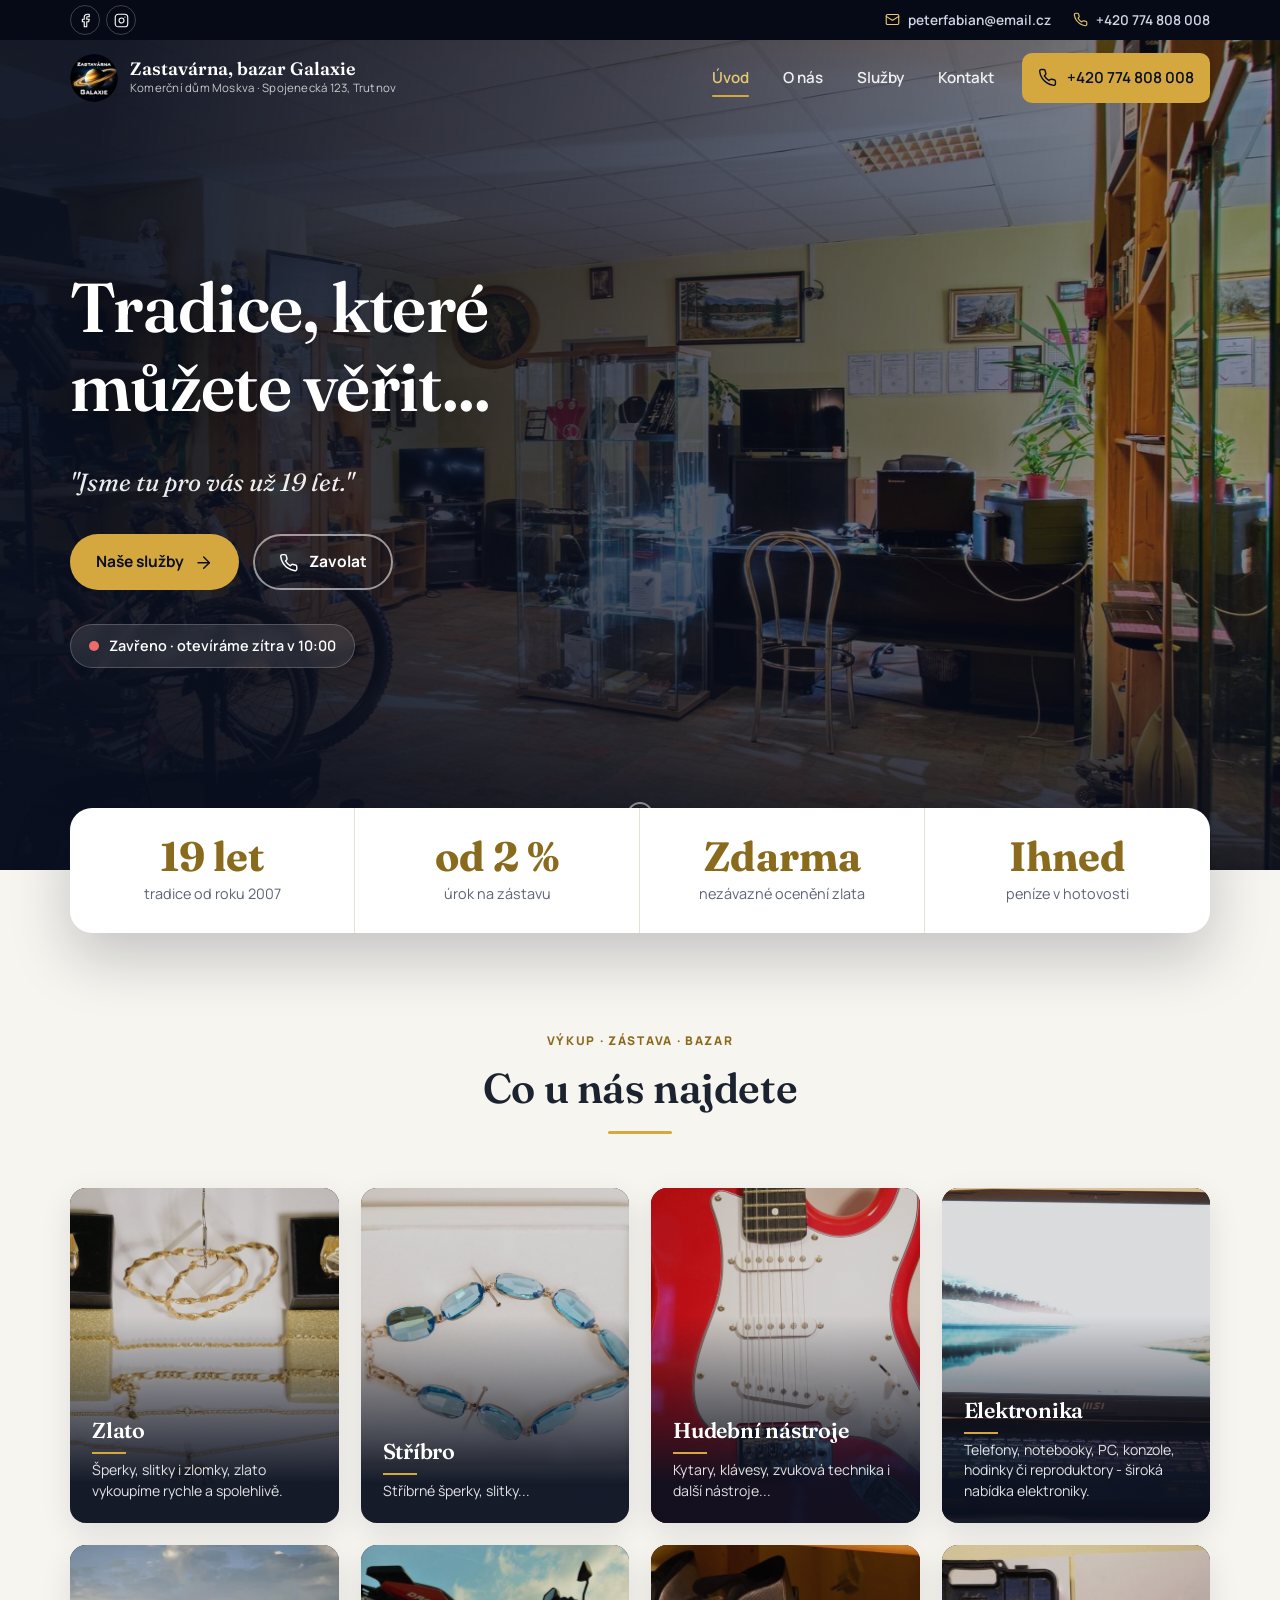
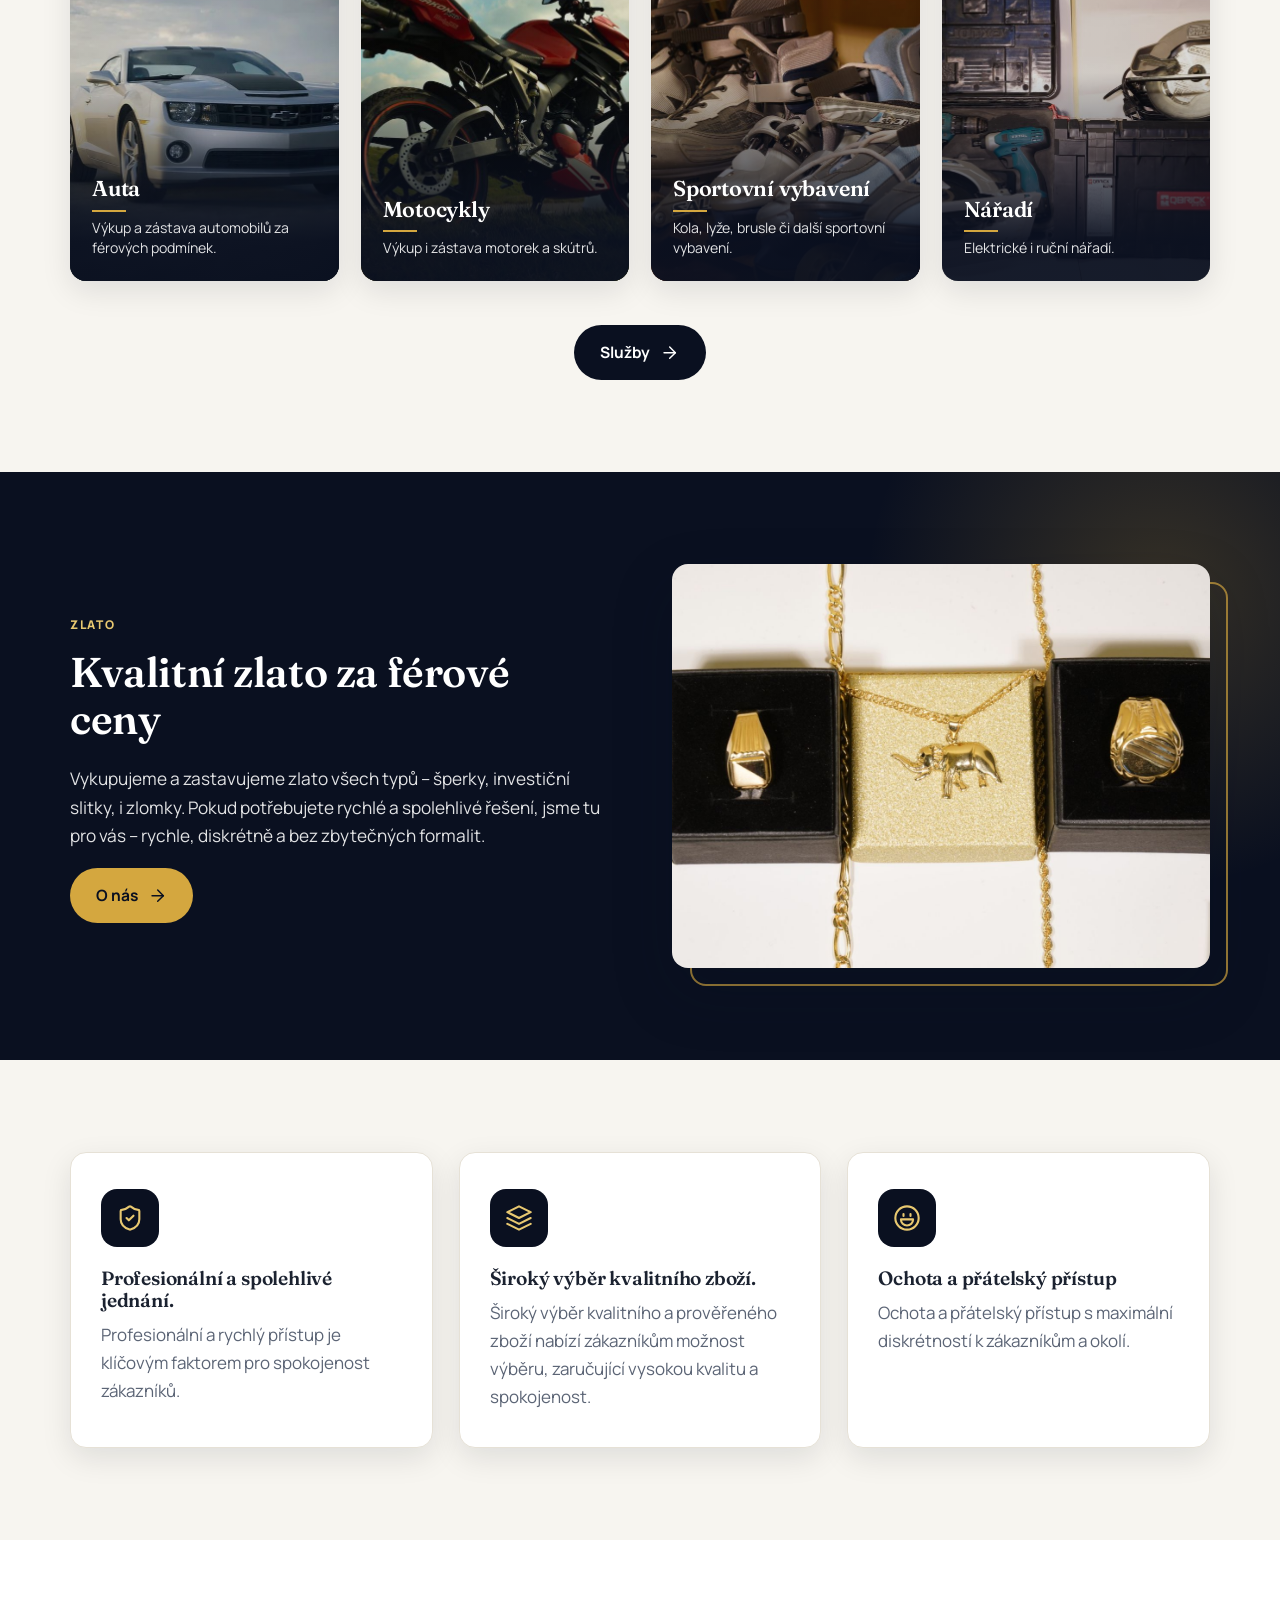
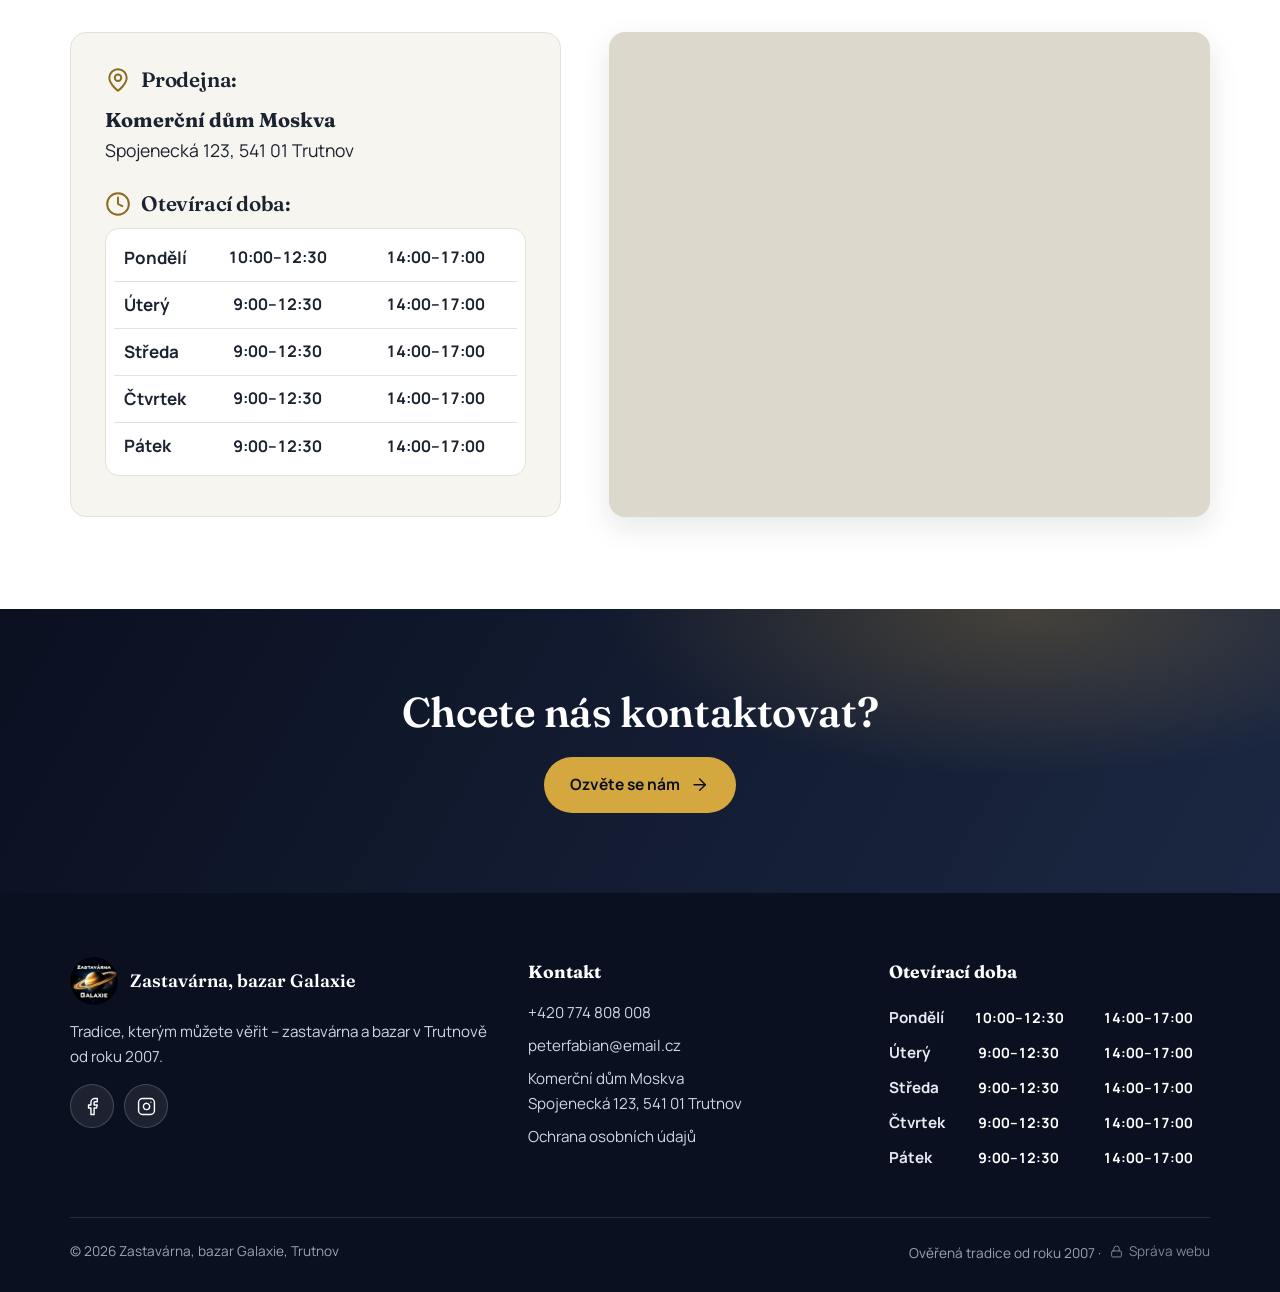
==== index.html @ 737614a5 "Aktualizace webu 2026-10-18 18:26" ====
<!doctype html>
<html lang="cs" class="no-js">
<head>
<meta charset="utf-8">
<meta name="viewport" content="width=device-width,initial-scale=1">
<title>Zastavárna, bazar - Galaxie, Trutnov</title>
<meta name="description" content="Tradice, které můžete věřit... Zastavárna a bazar v Trutnově od roku 2007 – výkup a zástava zlata, stříbra, elektroniky, hudebních nástrojů, aut, motocyklů a nářadí.">
<meta name="robots" content="index,follow,max-image-preview:large">
<link rel="canonical" href="https://filipfabian922.github.io/galaxie-web/"><meta property="og:url" content="https://filipfabian922.github.io/galaxie-web/">
<meta property="og:type" content="website"><meta property="og:locale" content="cs_CZ"><meta property="og:site_name" content="Zastavárna, bazar Galaxie, Trutnov"><meta property="og:title" content="Zastavárna, bazar - Galaxie, Trutnov"><meta property="og:description" content="Tradice, které můžete věřit... Zastavárna a bazar v Trutnově od roku 2007 – výkup a zástava zlata, stříbra, elektroniky, hudebních nástrojů, aut, motocyklů a nářadí."><meta property="og:image" content="https://filipfabian922.github.io/galaxie-web/img/og.jpg"><meta name="twitter:card" content="summary_large_image">
<meta name="theme-color" content="#0a1020">
<!-- Ověření vlastnictví webu v Google Search Console (metoda „značka HTML“): vlož sem meta tag, který Google vygeneruje -->
<!-- GOOGLE-VERIFICATION -->
<link rel="icon" type="image/png" href="img/favicon.png">
<link rel="apple-touch-icon" href="img/apple-touch-icon.png">
<link rel="preconnect" href="https://fonts.googleapis.com"><link rel="preconnect" href="https://fonts.gstatic.com" crossorigin>
<link href="https://fonts.googleapis.com/css2?family=Fraunces:ital,opsz,wght@0,9..144,500;0,9..144,600;1,9..144,400&family=Manrope:wght@400;500;600;700;800&display=swap" rel="stylesheet">
<link rel="stylesheet" href="assets/css/style.css?v=202610181824">
<script type="application/ld+json">{"@context": "https://schema.org", "@type": "PawnShop", "name": "Zastavárna, bazar Galaxie", "description": "Zastavárna a bazar v Trutnově – výkup a zástava zlata, stříbra, elektroniky, hudebních nástrojů, aut, motocyklů, sportovního vybavení a nářadí.", "telephone": "+420 774 808 008", "email": "peterfabian@email.cz", "url": "https://filipfabian922.github.io/galaxie-web/", "image": "https://filipfabian922.github.io/galaxie-web/img/og.jpg", "foundingDate": "2007", "address": {"@type": "PostalAddress", "streetAddress": "Spojenecká 123", "postalCode": "541 01", "addressLocality": "Trutnov", "addressCountry": "CZ"}, "openingHoursSpecification": [{"@type": "OpeningHoursSpecification", "dayOfWeek": "Monday", "opens": "10:00", "closes": "17:00"}, {"@type": "OpeningHoursSpecification", "dayOfWeek": ["Tuesday", "Wednesday", "Thursday", "Friday"], "opens": "09:00", "closes": "17:00"}], "sameAs": ["https://www.facebook.com/share/1AcT1ZZFrk/", "https://www.instagram.com/zastavarna_bazar_galaxie"]}</script>
</head>
<body class="has-hero">
<a class="skip" href="#obsah">Přeskočit na obsah</a>
<div class="strip" id="strip"><div class="wrap">
  <div class="social"><a href="https://www.facebook.com/share/1AcT1ZZFrk/" data-c-href="facebook" data-fmt="url" target="_blank" rel="noopener" aria-label="Facebook"><svg class="i" viewBox="0 0 24 24" aria-hidden="true"><path d="M18 2h-3a5 5 0 0 0-5 5v3H7v4h3v8h4v-8h3l1-4h-4V7a1 1 0 0 1 1-1h3z"/></svg></a><a href="https://www.instagram.com/zastavarna_bazar_galaxie" data-c-href="instagram" data-fmt="url" target="_blank" rel="noopener" aria-label="Instagram"><svg class="i" viewBox="0 0 24 24" aria-hidden="true"><rect width="20" height="20" x="2" y="2" rx="5" ry="5"/><path d="M16 11.37A4 4 0 1 1 12.63 8 4 4 0 0 1 16 11.37z"/><path d="M17.5 6.5h.01"/></svg></a></div>
  <div id="announce" class="ann" role="status" aria-live="polite" hidden></div>
  <div class="contact"><a class="mail" href="mailto:peterfabian@email.cz" data-c-href="email" data-fmt="mailto"><svg class="i" viewBox="0 0 24 24" aria-hidden="true"><rect width="20" height="16" x="2" y="4" rx="2"/><path d="m22 7-8.97 5.7a1.94 1.94 0 0 1-2.06 0L2 7"/></svg><span data-c="email">peterfabian@email.cz</span></a><a href="tel:+420774808008" data-c-href="phone" data-fmt="tel"><svg class="i" viewBox="0 0 24 24" aria-hidden="true"><path d="M22 16.92v3a2 2 0 0 1-2.18 2 19.79 19.79 0 0 1-8.63-3.07 19.5 19.5 0 0 1-6-6 19.79 19.79 0 0 1-3.07-8.67A2 2 0 0 1 4.11 2h3a2 2 0 0 1 2 1.72 12.84 12.84 0 0 0 .7 2.81 2 2 0 0 1-.45 2.11L8.09 9.91a16 16 0 0 0 6 6l1.27-1.27a2 2 0 0 1 2.11-.45 12.84 12.84 0 0 0 2.81.7A2 2 0 0 1 22 16.92z"/></svg><span data-c="phone">+420 774 808 008</span></a></div>
</div></div>
<header class="hdr">
  <div class="wrap">
    <a class="brand" href="./" aria-label="Zastavárna, bazar Galaxie – úvodní stránka">
      <img src="img/logo.png" alt="" width="48" height="48">
      <span><b>Zastavárna, bazar Galaxie</b><small><span data-c="addr_building">Komerční dům Moskva</span> · <span data-c="addr_street">Spojenecká 123</span>, Trutnov</small></span>
    </a>
    <button class="burger" aria-label="Menu" aria-expanded="false"><svg class="i" viewBox="0 0 24 24" aria-hidden="true"><path d="M4 7h16M4 12h16M4 17h16"/></svg></button>
    <nav class="nav" aria-label="Hlavní menu"><a href="" aria-current="page">Úvod</a><a href="o-nas/">O nás</a><a href="sluzby/">Služby</a><a href="kontakt/">Kontakt</a><a class="btn btn-gold" href="tel:+420774808008" data-c-href="phone" data-fmt="tel"><svg class="i" viewBox="0 0 24 24" aria-hidden="true"><path d="M22 16.92v3a2 2 0 0 1-2.18 2 19.79 19.79 0 0 1-8.63-3.07 19.5 19.5 0 0 1-6-6 19.79 19.79 0 0 1-3.07-8.67A2 2 0 0 1 4.11 2h3a2 2 0 0 1 2 1.72 12.84 12.84 0 0 0 .7 2.81 2 2 0 0 1-.45 2.11L8.09 9.91a16 16 0 0 0 6 6l1.27-1.27a2 2 0 0 1 2.11-.45 12.84 12.84 0 0 0 2.81.7A2 2 0 0 1 22 16.92z"/></svg><span data-c="phone">+420 774 808 008</span></a></nav>
  </div>
</header>
<main id="obsah">

<section class="hero" aria-label="Úvod">
  <img class="hero-img" src="img/hero-galerie.jpg" alt="Interiér prodejny Galaxie v Trutnově" data-c-img="hero_img" loading="lazy" decoding="async" fetchpriority="high" loading="eager">
  <div class="wrap">
    <h1><span data-c="hero_title">Tradice, které můžete věřit...</span></h1>
    <p class="quote" data-c="hero_quote">&quot;Jsme tu pro vás už 19 let.&quot;</p>
    <div class="cta"><a class="btn btn-gold" href="sluzby/"><span data-c="hero_btn1">Naše služby</span><svg class="i" viewBox="0 0 24 24" aria-hidden="true"><path d="M5 12h14"/><path d="m12 5 7 7-7 7"/></svg></a><a class="btn btn-ghost" href="tel:+420774808008" data-c-href="phone" data-fmt="tel"><svg class="i" viewBox="0 0 24 24" aria-hidden="true"><path d="M22 16.92v3a2 2 0 0 1-2.18 2 19.79 19.79 0 0 1-8.63-3.07 19.5 19.5 0 0 1-6-6 19.79 19.79 0 0 1-3.07-8.67A2 2 0 0 1 4.11 2h3a2 2 0 0 1 2 1.72 12.84 12.84 0 0 0 .7 2.81 2 2 0 0 1-.45 2.11L8.09 9.91a16 16 0 0 0 6 6l1.27-1.27a2 2 0 0 1 2.11-.45 12.84 12.84 0 0 0 2.81.7A2 2 0 0 1 22 16.92z"/></svg><span data-c="hero_btn2">Zavolat</span></a></div>
    <div class="open-badge" data-open-badge></div>
  </div>
  <span class="scroll-hint" aria-hidden="true"></span>
</section>
<div class="stats"><div class="wrap"><ul><li class="reveal"><strong data-c="stat1_value" data-count>19 let</strong><span data-c="stat1_label">tradice od roku 2007</span></li><li class="reveal"><strong data-c="stat2_value" data-count>od 2 %</strong><span data-c="stat2_label">úrok na zástavu</span></li><li class="reveal"><strong data-c="stat3_value" data-count>Zdarma</strong><span data-c="stat3_label">nezávazné ocenění zlata</span></li><li class="reveal"><strong data-c="stat4_value" data-count>Ihned</strong><span data-c="stat4_label">peníze v hotovosti</span></li></ul></div></div>
<section id="kategorie">
  <div class="wrap">
    <div class="sec-head reveal"><span class="eyebrow">Výkup · Zástava · Bazar</span><h2 data-c="cats_title">Co u nás najdete</h2></div>
    <div class="cats"><div class="cat reveal"><img src="img/kat-zlato.jpg" alt="Zlato" data-c-img="cat1_img" loading="lazy" decoding="async"><div><h3 data-c="cat1_title">Zlato</h3><p data-c="cat1_text">Šperky, slitky i zlomky, zlato vykoupíme rychle a spolehlivě.</p></div></div><div class="cat reveal"><img src="img/kat-stribro.jpg" alt="Stříbro" data-c-img="cat2_img" loading="lazy" decoding="async"><div><h3 data-c="cat2_title">Stříbro</h3><p data-c="cat2_text">Stříbrné šperky, slitky...</p></div></div><div class="cat reveal"><img src="img/kat-nastroje.jpg" alt="Hudební nástroje" data-c-img="cat3_img" loading="lazy" decoding="async"><div><h3 data-c="cat3_title">Hudební nástroje</h3><p data-c="cat3_text">Kytary, klávesy, zvuková technika i další nástroje...</p></div></div><div class="cat reveal"><img src="img/kat-elektronika.jpg" alt="Elektronika" data-c-img="cat4_img" loading="lazy" decoding="async"><div><h3 data-c="cat4_title">Elektronika</h3><p data-c="cat4_text">Telefony, notebooky, PC, konzole, hodinky či reproduktory - široká nabídka elektroniky.</p></div></div><div class="cat reveal"><img src="img/kat-auta.jpg" alt="Auta" data-c-img="cat5_img" loading="lazy" decoding="async"><div><h3 data-c="cat5_title">Auta</h3><p data-c="cat5_text">Výkup a zástava automobilů za férových podmínek.</p></div></div><div class="cat reveal"><img src="img/kat-motocykly.jpg" alt="Motocykly" data-c-img="cat6_img" loading="lazy" decoding="async"><div><h3 data-c="cat6_title">Motocykly</h3><p data-c="cat6_text">Výkup i zástava motorek a skútrů.</p></div></div><div class="cat reveal"><img src="img/kat-sport.jpg" alt="Sportovní vybavení" data-c-img="cat7_img" loading="lazy" decoding="async"><div><h3 data-c="cat7_title">Sportovní vybavení</h3><p data-c="cat7_text">Kola, lyže, brusle či další sportovní vybavení.</p></div></div><div class="cat reveal"><img src="img/kat-naradi.jpg" alt="Nářadí" data-c-img="cat8_img" loading="lazy" decoding="async"><div><h3 data-c="cat8_title">Nářadí</h3><p data-c="cat8_text">Elektrické i ruční nářadí.</p></div></div></div>
    <div class="center reveal"><a class="btn btn-dark" href="sluzby/"><span data-c="cats_btn">Služby</span><svg class="i" viewBox="0 0 24 24" aria-hidden="true"><path d="M5 12h14"/><path d="m12 5 7 7-7 7"/></svg></a></div>
  </div>
</section>
<section class="gold">
  <div class="wrap split">
    <div class="reveal"><span class="eyebrow" style="color:var(--gold-2)">Zlato</span><h2 data-c="gold_title">Kvalitní zlato za férové ceny</h2><p data-c="gold_text">Vykupujeme a zastavujeme zlato všech typů – šperky, investiční slitky, i zlomky. Pokud potřebujete rychlé a spolehlivé řešení, jsme tu pro vás – rychle, diskrétně a bez zbytečných formalit.</p><a class="btn btn-gold" href="o-nas/"><span data-c="gold_btn">O nás</span><svg class="i" viewBox="0 0 24 24" aria-hidden="true"><path d="M5 12h14"/><path d="m12 5 7 7-7 7"/></svg></a></div>
    <div class="frame reveal"><img src="img/zlato-detail.jpg" alt="Zlaté šperky a řetízky v prodejně Galaxie" data-c-img="gold_img" loading="lazy" decoding="async"></div>
  </div>
</section>
<section>
  <div class="wrap"><div class="feats"><article class="feat reveal"><div class="ico"><svg class="" viewBox="0 0 24 24" aria-hidden="true"><path d="M20 13c0 5-3.5 7.5-7.66 8.95a1 1 0 0 1-.67-.01C7.5 20.5 4 18 4 13V6a1 1 0 0 1 1-1c2 0 4.5-1.2 6.24-2.72a1.17 1.17 0 0 1 1.52 0C14.51 3.81 17 5 19 5a1 1 0 0 1 1 1z"/><path d="m9 12 2 2 4-4"/></svg></div><h3 data-c="feat1_title">Profesionální a spolehlivé jednání.</h3><p data-c="feat1_text">Profesionální a rychlý přístup je klíčovým faktorem pro spokojenost zákazníků.</p></article><article class="feat reveal"><div class="ico"><svg class="" viewBox="0 0 24 24" aria-hidden="true"><path d="m12 2 10 5-10 5L2 7z"/><path d="m2 17 10 5 10-5"/><path d="m2 12 10 5 10-5"/></svg></div><h3 data-c="feat2_title">Široký výběr kvalitního zboží.</h3><p data-c="feat2_text">Široký výběr kvalitního a prověřeného zboží nabízí zákazníkům možnost výběru, zaručující vysokou kvalitu a spokojenost.</p></article><article class="feat reveal"><div class="ico"><svg class="" viewBox="0 0 24 24" aria-hidden="true"><circle cx="12" cy="12" r="10"/><path d="M6.8 13.2h10.4a5.2 5.2 0 0 1-10.4 0z"/><path d="M9 8.6v1.6M15 8.6v1.6"/></svg></div><h3 data-c="feat3_title">Ochota a přátelský přístup</h3><p data-c="feat3_text">Ochota a přátelský přístup s maximální diskrétností k zákazníkům a okolí.</p></article></div></div>
</section>
<section class="visit">
  <div class="wrap visit-grid">
    <div class="card reveal">
      <h3><svg class="i" viewBox="0 0 24 24" aria-hidden="true"><path d="M20 10c0 6-8 12-8 12s-8-6-8-12a8 8 0 0 1 16 0Z"/><circle cx="12" cy="10" r="3"/></svg><span data-c="visit_title">Prodejna:</span></h3>
      <p class="addr"><b><span data-c="addr_building">Komerční dům Moskva</span></b><span data-c="addr_street">Spojenecká 123</span>, <span data-c="addr_city">541 01 Trutnov</span></p>
      <h3><svg class="i" viewBox="0 0 24 24" aria-hidden="true"><circle cx="12" cy="12" r="10"/><polyline points="12 6 12 12 16 14"/></svg><span data-c="hours_title">Otevírací doba:</span></h3>
      <div class="hours " data-hours='{"po": "10:00–12:30 14:00–17:00", "ut": "9:00–12:30 14:00–17:00", "st": "9:00–12:30 14:00–17:00", "ct": "9:00–12:30 14:00–17:00", "pa": "9:00–12:30 14:00–17:00", "so": "", "ne": ""}'><div class="row" data-k="hours_po"><b>Pondělí</b><span class="t">10:00–12:30</span><span class="t">14:00–17:00</span></div><div class="row" data-k="hours_ut"><b>Úterý</b><span class="t">9:00–12:30</span><span class="t">14:00–17:00</span></div><div class="row" data-k="hours_st"><b>Středa</b><span class="t">9:00–12:30</span><span class="t">14:00–17:00</span></div><div class="row" data-k="hours_ct"><b>Čtvrtek</b><span class="t">9:00–12:30</span><span class="t">14:00–17:00</span></div><div class="row" data-k="hours_pa"><b>Pátek</b><span class="t">9:00–12:30</span><span class="t">14:00–17:00</span></div></div>
      <div class="hours-note" data-hours-note></div>
    </div>
    <div class="map reveal"><iframe title="Mapa – Spojenecká 123, Trutnov" loading="lazy" referrerpolicy="no-referrer-when-downgrade" data-c-map data-default="Spojenecká 123, 541 01 Trutnov" src="https://www.google.com/maps?q=Spojenecká+123,+541+01+Trutnov&amp;hl=cs&amp;z=16&amp;output=embed"></iframe></div>
  </div>
</section>
<section class="cta-band"><div class="wrap reveal"><h2 data-c="cta_title">Chcete nás kontaktovat?</h2><a class="btn btn-gold" href="kontakt/"><span data-c="cta_btn">Ozvěte se nám</span><svg class="i" viewBox="0 0 24 24" aria-hidden="true"><path d="M5 12h14"/><path d="m12 5 7 7-7 7"/></svg></a></div></section>

</main>
<footer class="ftr">
  <div class="wrap">
    <div class="ftr-grid">
      <div>
        <a class="brand" href="./"><img src="img/logo.png" alt="" width="48" height="48"><span><b>Zastavárna, bazar Galaxie</b></span></a>
        <p>Tradice, kterým můžete věřit – zastavárna a bazar v Trutnově od roku 2007.</p>
        <div class="social"><a href="https://www.facebook.com/share/1AcT1ZZFrk/" data-c-href="facebook" data-fmt="url" target="_blank" rel="noopener" aria-label="Facebook"><svg class="i" viewBox="0 0 24 24" aria-hidden="true"><path d="M18 2h-3a5 5 0 0 0-5 5v3H7v4h3v8h4v-8h3l1-4h-4V7a1 1 0 0 1 1-1h3z"/></svg></a><a href="https://www.instagram.com/zastavarna_bazar_galaxie" data-c-href="instagram" data-fmt="url" target="_blank" rel="noopener" aria-label="Instagram"><svg class="i" viewBox="0 0 24 24" aria-hidden="true"><rect width="20" height="20" x="2" y="2" rx="5" ry="5"/><path d="M16 11.37A4 4 0 1 1 12.63 8 4 4 0 0 1 16 11.37z"/><path d="M17.5 6.5h.01"/></svg></a></div>
      </div>
      <div>
        <h4>Kontakt</h4>
        <ul>
          <li><a href="tel:+420774808008" data-c-href="phone" data-fmt="tel" data-c="phone">+420 774 808 008</a></li>
          <li><a href="mailto:peterfabian@email.cz" data-c-href="email" data-fmt="mailto" data-c="email">peterfabian@email.cz</a></li>
          <li><span data-c="addr_building">Komerční dům Moskva</span><br><span data-c="addr_street">Spojenecká 123</span>, <span data-c="addr_city">541 01 Trutnov</span></li>
          <li><a href="ochrana-osobnich-udaju/">Ochrana osobních údajů</a></li>
        </ul>
      </div>
      <div>
        <h4>Otevírací doba</h4>
        <div class="hours " data-hours='{"po": "10:00–12:30 14:00–17:00", "ut": "9:00–12:30 14:00–17:00", "st": "9:00–12:30 14:00–17:00", "ct": "9:00–12:30 14:00–17:00", "pa": "9:00–12:30 14:00–17:00", "so": "", "ne": ""}'><div class="row" data-k="hours_po"><b>Pondělí</b><span class="t">10:00–12:30</span><span class="t">14:00–17:00</span></div><div class="row" data-k="hours_ut"><b>Úterý</b><span class="t">9:00–12:30</span><span class="t">14:00–17:00</span></div><div class="row" data-k="hours_st"><b>Středa</b><span class="t">9:00–12:30</span><span class="t">14:00–17:00</span></div><div class="row" data-k="hours_ct"><b>Čtvrtek</b><span class="t">9:00–12:30</span><span class="t">14:00–17:00</span></div><div class="row" data-k="hours_pa"><b>Pátek</b><span class="t">9:00–12:30</span><span class="t">14:00–17:00</span></div></div>
        <div class="hours-note" data-hours-note></div>
      </div>
    </div>
    <div class="ftr-bottom"><span>© 2026 Zastavárna, bazar Galaxie, Trutnov</span><span>Ověřená tradice od roku 2007 · <a class="adm" href="admin/"><svg class="i" viewBox="0 0 24 24" aria-hidden="true"><rect width="18" height="11" x="3" y="11" rx="2"/><path d="M7 11V7a5 5 0 0 1 10 0v4"/></svg> Správa webu</a></span></div>
  </div>
</footer>
<a class="fab" href="tel:+420774808008" data-c-href="phone" data-fmt="tel" aria-label="Zavolat"><svg class="i" viewBox="0 0 24 24" aria-hidden="true"><path d="M22 16.92v3a2 2 0 0 1-2.18 2 19.79 19.79 0 0 1-8.63-3.07 19.5 19.5 0 0 1-6-6 19.79 19.79 0 0 1-3.07-8.67A2 2 0 0 1 4.11 2h3a2 2 0 0 1 2 1.72 12.84 12.84 0 0 0 .7 2.81 2 2 0 0 1-.45 2.11L8.09 9.91a16 16 0 0 0 6 6l1.27-1.27a2 2 0 0 1 2.11-.45 12.84 12.84 0 0 0 2.81.7A2 2 0 0 1 22 16.92z"/></svg></a>
<script src="assets/js/config.js?v=202610181824"></script>
<script src="assets/js/site.js?v=202610181824"></script>

</body>
</html>
---- assets/css/style.css ----
/* Zastavárna, bazar Galaxie – hlavní styl */
:root{
  --navy:#0a1020; --navy-2:#121b30; --navy-3:#1b2742;
  --gold:#d4a73f; --gold-2:#e8c870; --gold-d:#8a6a1c;
  --cream:#f7f5f0; --paper:#ffffff; --ink:#1b2230; --muted:#5b6475; --line:#e6e1d6;
  --r:16px; --shadow:0 10px 30px rgba(10,16,32,.10); --shadow-lg:0 24px 60px rgba(10,16,32,.22);
  --f-head:"Fraunces",Georgia,"Times New Roman",serif; --f-body:"Manrope",system-ui,-apple-system,"Segoe UI",Roboto,sans-serif;
  --wrap:1180px; --hdr:76px;
}
*{box-sizing:border-box}
html{scroll-behavior:smooth;-webkit-text-size-adjust:100%}
body{margin:0;font-family:var(--f-body);color:var(--ink);background:var(--cream);line-height:1.65;font-size:17px;overflow-x:hidden}
img{max-width:100%;display:block}
a{color:inherit}
h1,h2,h3{font-family:var(--f-head);line-height:1.15;margin:0 0 .5em;font-weight:600;letter-spacing:-.01em}
h1{font-size:clamp(2.3rem,5.4vw,4.4rem)}
h2{font-size:clamp(1.7rem,3.4vw,2.6rem)}
h3{font-size:1.3rem}
p{margin:0 0 1em}
.wrap{max-width:var(--wrap);margin:0 auto;padding:0 20px}
.skip{position:absolute;left:-999px;top:8px;background:var(--gold);color:var(--navy);padding:8px 14px;border-radius:8px;z-index:200}
.skip:focus{left:8px}
:focus-visible{outline:3px solid var(--gold);outline-offset:3px;border-radius:6px}
svg.i{width:1.25em;height:1.25em;stroke:currentColor;fill:none;stroke-width:1.8;stroke-linecap:round;stroke-linejoin:round;flex:none}

/* ---------- oznamovací lišta ---------- */
@keyframes shine{to{background-position:200% 0}}
@keyframes slideIn{from{opacity:0;transform:translateY(-100%)}to{opacity:1;transform:none}}

/* ---------- hlavička ---------- */
.hdr{position:sticky;top:0;z-index:50;height:var(--hdr);display:flex;align-items:center;background:rgba(10,16,32,.0);transition:background .3s,box-shadow .3s,backdrop-filter .3s;color:#fff}
.hdr.solid{background:rgba(10,16,32,.92);backdrop-filter:blur(12px);box-shadow:0 6px 24px rgba(0,0,0,.25)}
body:not(.has-hero) .hdr{background:var(--navy)}
.hdr .wrap{display:flex;align-items:center;justify-content:space-between;gap:20px;width:100%}
.brand{display:flex;align-items:center;gap:12px;text-decoration:none}
.brand img{width:48px;height:48px;border-radius:50%}
.brand b{display:block;font-family:var(--f-head);font-size:1.12rem;line-height:1.1;font-weight:600}
.brand small{display:block;font-size:.72rem;opacity:.75;letter-spacing:.02em}
.nav{display:flex;align-items:center;gap:6px}
.nav a{position:relative;text-decoration:none;font-weight:600;font-size:.95rem;padding:10px 14px;border-radius:10px;opacity:.9}
.nav a:hover{opacity:1;background:rgba(255,255,255,.08)}
.nav a[aria-current=page]{color:var(--gold-2);opacity:1}
.nav a[aria-current=page]::after{content:"";position:absolute;left:14px;right:14px;bottom:4px;height:2px;background:var(--gold);border-radius:2px}
.nav .btn{margin-left:8px;opacity:1}
.burger{display:none;background:transparent;border:0;color:#fff;width:46px;height:46px;border-radius:12px;cursor:pointer}
.burger svg{width:28px;height:28px}

.btn{display:inline-flex;align-items:center;gap:10px;font:inherit;font-weight:700;font-size:.97rem;text-decoration:none;padding:13px 24px;border-radius:999px;border:2px solid transparent;cursor:pointer;transition:transform .2s,box-shadow .2s,background .2s,color .2s}
.btn-gold{background:var(--gold);color:var(--navy)}
.btn-gold:hover{background:var(--gold-2);transform:translateY(-2px);box-shadow:0 10px 24px rgba(212,167,63,.4)}
.btn-ghost{border-color:rgba(255,255,255,.55);color:#fff}
.btn-ghost:hover{background:#fff;color:var(--navy);transform:translateY(-2px)}
.btn-dark{background:var(--navy);color:#fff}
.btn-dark:hover{background:var(--navy-3);transform:translateY(-2px)}
.btn .i{transition:transform .2s}.btn:hover .i{transform:translateX(3px)}

/* ---------- hero ---------- */
.hero{position:relative;margin-top:calc(var(--hdr) * -1);min-height:min(92vh,860px);display:flex;align-items:center;color:#fff;overflow:hidden;background:var(--navy)}
.hero-img{position:absolute;inset:-6% 0 -6% 0;width:100%;height:112%;object-fit:cover;animation:kb 28s ease-in-out infinite alternate;will-change:transform}
@keyframes kb{from{transform:scale(1.02)}to{transform:scale(1.12) translateX(-1.5%)}}
.hero::before{content:"";position:absolute;inset:0;z-index:1;background:linear-gradient(100deg,rgba(10,16,32,.94) 8%,rgba(10,16,32,.7) 48%,rgba(10,16,32,.3) 100%),linear-gradient(0deg,rgba(10,16,32,.85),transparent 40%)}
.hero .wrap{position:relative;z-index:3;padding-top:calc(var(--hdr) + 60px);padding-bottom:110px}
.hero h1{max-width:14ch;text-wrap:balance;text-shadow:0 4px 30px rgba(0,0,0,.4)}
.hero h1 em{font-style:normal;color:var(--gold-2)}
.hero .quote{font-family:var(--f-head);font-style:italic;font-size:clamp(1.15rem,2.2vw,1.55rem);opacity:.92;max-width:34ch;margin:0 0 32px}
.hero .cta{display:flex;flex-wrap:wrap;gap:14px;align-items:center}
.open-badge{display:inline-flex;align-items:center;gap:10px;margin-top:34px;padding:9px 18px;border-radius:999px;background:rgba(255,255,255,.1);backdrop-filter:blur(6px);border:1px solid rgba(255,255,255,.2);font-size:.9rem;font-weight:600}
.open-badge::before{content:"";width:10px;height:10px;border-radius:50%;background:#9aa3b5}
.open-badge.is-open::before{background:#3ddc84;box-shadow:0 0 0 0 rgba(61,220,132,.7);animation:pulse 2s infinite}
.open-badge.is-closed::before{background:#ef6b6b}
.open-badge:empty{display:none}
@keyframes pulse{70%{box-shadow:0 0 0 10px rgba(61,220,132,0)}100%{box-shadow:0 0 0 0 rgba(61,220,132,0)}}
.scroll-hint{position:absolute;z-index:3;left:50%;bottom:26px;transform:translateX(-50%);width:26px;height:42px;border:2px solid rgba(255,255,255,.5);border-radius:14px}
.scroll-hint::after{content:"";position:absolute;left:50%;top:8px;width:4px;height:8px;margin-left:-2px;background:#fff;border-radius:2px;animation:wheel 1.8s infinite}
@keyframes wheel{0%{opacity:0;transform:translateY(0)}30%{opacity:1}100%{opacity:0;transform:translateY(14px)}}

/* ---------- pruh s čísly ---------- */
.stats{position:relative;z-index:4;margin-top:-62px}
.stats ul{list-style:none;margin:0;padding:0;display:grid;grid-template-columns:repeat(4,1fr);background:var(--paper);border-radius:22px;box-shadow:var(--shadow-lg);overflow:hidden}
.stats li{padding:26px 22px;text-align:center;border-right:1px solid var(--line)}
.stats li:last-child{border:0}
.stats strong{display:block;font-family:var(--f-head);font-size:clamp(1.8rem,3.2vw,2.6rem);color:var(--gold-d);line-height:1.1}
.stats span{font-size:.9rem;color:var(--muted)}

/* ---------- sekce ---------- */
section{padding:92px 0}
.eyebrow{display:inline-block;font-weight:800;letter-spacing:.14em;text-transform:uppercase;font-size:.75rem;color:var(--gold-d);margin-bottom:14px}
.sec-head{text-align:center;max-width:720px;margin:0 auto 54px}
.sec-head h2::after{content:"";display:block;width:64px;height:3px;background:var(--gold);margin:18px auto 0;border-radius:3px}

/* kategorie */
.cats{display:grid;grid-template-columns:repeat(4,1fr);gap:22px}
.cat{position:relative;display:block;text-decoration:none;border-radius:var(--r);overflow:hidden;background:var(--navy);color:#fff;aspect-ratio:4/5;box-shadow:var(--shadow);isolation:isolate;transition:transform .35s,box-shadow .35s}
.cat img{position:absolute;inset:0;width:100%;height:100%;object-fit:cover;transition:transform .8s cubic-bezier(.2,.7,.2,1);z-index:-2}
.cat::after{content:"";position:absolute;inset:0;z-index:-1;background:linear-gradient(0deg,rgba(10,16,32,.95) 12%,rgba(10,16,32,.15) 62%)}
.cat:hover{transform:translateY(-6px);box-shadow:var(--shadow-lg)}
.cat:hover img{transform:scale(1.1)}
.cat div{position:absolute;left:0;right:0;bottom:0;padding:22px}
.cat h3{margin:0 0 6px;font-size:1.35rem}
.cat p{margin:0;font-size:.88rem;opacity:.88;line-height:1.45}
.cat h3::after{content:"";display:block;width:34px;height:2px;margin-top:8px;background:var(--gold);transition:width .35s}
.cat:hover h3::after{width:64px}
.center{text-align:center;margin-top:44px}

/* zlato */
.gold{background:var(--navy);color:#fff;position:relative;overflow:hidden}
.gold::before{content:"";position:absolute;width:640px;height:640px;right:-200px;top:-200px;border-radius:50%;background:radial-gradient(circle,rgba(212,167,63,.22),transparent 65%)}
.split{display:grid;grid-template-columns:1fr 1fr;gap:64px;align-items:center;position:relative}
.split img{border-radius:var(--r);box-shadow:var(--shadow-lg);aspect-ratio:4/3;object-fit:cover;width:100%}
.split .frame{position:relative}
.split .frame::before{content:"";position:absolute;inset:18px -18px -18px 18px;border:2px solid var(--gold);border-radius:var(--r);z-index:0;opacity:.7}
.split .frame img{position:relative;z-index:1}
.gold h2{color:#fff}
.gold p{opacity:.88;font-size:1.08rem}

/* přednosti */
.feats{display:grid;grid-template-columns:repeat(3,1fr);gap:26px}
.feat{background:var(--paper);border-radius:var(--r);padding:36px 30px;box-shadow:var(--shadow);border:1px solid var(--line);transition:transform .3s,box-shadow .3s}
.feat:hover{transform:translateY(-6px);box-shadow:var(--shadow-lg)}
.feat .ico{display:grid;place-items:center;width:58px;height:58px;border-radius:16px;background:var(--navy);color:var(--gold-2);margin-bottom:20px}
.feat .ico svg{width:28px;height:28px}
.feat h3{font-size:1.2rem}
.feat p{color:var(--muted);margin:0}

/* návštěva */
.visit{background:#fff}
.visit-grid{display:grid;grid-template-columns:.9fr 1.1fr;gap:48px;align-items:stretch}
.card{background:var(--cream);border-radius:var(--r);padding:34px;border:1px solid var(--line)}
.card h3{display:flex;align-items:center;gap:10px}
.card h3 .i{color:var(--gold-d)}
.addr{font-size:1.1rem;margin-bottom:26px}
.addr b{display:block;font-size:1.25rem;font-family:var(--f-head)}
.hours{display:grid;gap:2px;margin:0 0 6px}
.hours .row{display:flex;justify-content:space-between;gap:16px;padding:10px 12px;border-radius:10px}
.hours .row:nth-child(odd){background:rgba(10,16,32,.04)}
.hours .row.today{background:var(--navy);color:#fff}
.hours .row.today b::after{content:" · dnes";font-weight:500;color:var(--gold-2)}
.hours .row span{text-align:right;font-variant-numeric:tabular-nums}
.hours-note{margin-top:14px;padding:12px 16px;border-left:4px solid var(--gold);background:#fff7e0;border-radius:0 10px 10px 0;font-weight:600}
.hours-note:empty{display:none}
.map{border-radius:var(--r);overflow:hidden;box-shadow:var(--shadow);min-height:380px;background:#dcd8cc}
.map iframe{width:100%;height:100%;min-height:380px;border:0;display:block;filter:saturate(.9)}

/* výzva */
.cta-band{padding:80px 0;background:linear-gradient(120deg,var(--navy),var(--navy-3));color:#fff;text-align:center;position:relative;overflow:hidden}
.cta-band::before{content:"";position:absolute;inset:0;background:radial-gradient(600px 240px at 80% 0%,rgba(212,167,63,.25),transparent 70%)}
.cta-band .wrap{position:relative}

/* podstránky */
.page-hero{background:var(--navy);color:#fff;padding:70px 0 90px;position:relative;overflow:hidden}
.page-hero::before{content:"";position:absolute;width:520px;height:520px;right:-120px;top:-220px;border-radius:50%;background:radial-gradient(circle,rgba(212,167,63,.25),transparent 65%)}
.page-hero h1{font-size:clamp(2.2rem,5vw,3.6rem);margin:0;position:relative}
.page-hero h1::after{content:"";display:block;width:70px;height:3px;background:var(--gold);margin-top:18px;border-radius:3px}
.page-body{margin-top:-40px;position:relative;z-index:2;padding-top:0}
.sheet{background:var(--paper);border-radius:22px;box-shadow:var(--shadow-lg);padding:clamp(26px,5vw,60px);border:1px solid var(--line)}
.prose{max-width:760px}
.prose p{font-size:1.08rem}
.prose .lead{font-family:var(--f-head);font-size:1.5rem;line-height:1.35;color:var(--navy)}
.prose h2{margin-top:1.6em}
.checks{list-style:none;padding:0;margin:26px 0;display:grid;grid-template-columns:repeat(2,1fr);gap:12px 28px;max-width:760px}
.checks li{display:flex;gap:12px;align-items:center;padding:12px 16px;background:var(--cream);border-radius:12px;font-weight:600;border:1px solid var(--line);transition:transform .2s,border-color .2s}
.checks li:hover{transform:translateX(4px);border-color:var(--gold)}
.checks .i{color:var(--gold-d)}
.gallery{display:grid;grid-template-columns:repeat(4,1fr);gap:14px;margin-top:40px}
.gallery a{display:block;border-radius:12px;overflow:hidden;aspect-ratio:4/3;cursor:zoom-in}
.gallery img{width:100%;height:100%;object-fit:cover;transition:transform .6s}
.gallery a:hover img{transform:scale(1.08)}
.contact-cards{display:grid;grid-template-columns:repeat(3,minmax(0,1fr));gap:18px;margin-bottom:34px}
.ccard{min-width:0;overflow:hidden;padding:24px;border:1px solid var(--line);border-radius:var(--r);background:var(--cream);transition:transform .25s,box-shadow .25s}
.ccard:hover{transform:translateY(-4px);box-shadow:var(--shadow)}
.ccard .ico{display:grid;place-items:center;width:50px;height:50px;border-radius:14px;background:var(--navy);color:var(--gold-2);margin-bottom:16px}
.ccard h3{margin-bottom:2px;color:var(--gold-d);font-size:1.1rem}
.ccard small{display:block;color:var(--muted);margin-bottom:6px}
.ccard a,.ccard b{font-weight:800;text-decoration:none;font-size:.98rem;overflow-wrap:anywhere}
.ccard a:hover{text-decoration:underline}
.social{display:flex;gap:10px;margin-top:6px}
.social a{display:grid;place-items:center;width:44px;height:44px;border-radius:50%;background:var(--navy);color:#fff;transition:background .2s,transform .2s}
.social a:hover{background:var(--gold);color:var(--navy);transform:translateY(-3px)}

/* patička */
.ftr{background:var(--navy);color:#cfd5e3;padding:64px 0 28px;font-size:.95rem}
.ftr-grid{display:grid;grid-template-columns:1.3fr 1fr 1fr;gap:40px;padding-bottom:36px;border-bottom:1px solid rgba(255,255,255,.12)}
.ftr h4{font-family:var(--f-head);color:#fff;font-size:1.1rem;margin:0 0 14px}
.ftr a{text-decoration:none}.ftr a:hover{color:var(--gold-2)}
.ftr ul{list-style:none;padding:0;margin:0;display:grid;gap:8px}
.ftr .brand{color:#fff;margin-bottom:14px}
.ftr .hours .row{padding:4px 0;background:none!important;color:inherit}
.ftr .hours .row.today{background:none;color:var(--gold-2)}
.ftr .hours .row.today b::after{content:""}
.ftr-bottom{display:flex;flex-wrap:wrap;justify-content:space-between;gap:12px;padding-top:22px;font-size:.85rem;opacity:.75}

/* tel. tlačítko mobil */
.fab{display:none}

/* lightbox */
.lb{position:fixed;inset:0;z-index:300;background:rgba(5,8,16,.92);display:none;place-items:center;padding:20px}
.lb.open{display:grid;animation:fade .25s}
.lb img{max-height:90vh;max-width:94vw;border-radius:10px;box-shadow:var(--shadow-lg)}
.lb button{position:absolute;top:16px;right:20px;background:rgba(255,255,255,.12);color:#fff;border:0;width:46px;height:46px;border-radius:50%;font-size:26px;cursor:pointer}
@keyframes fade{from{opacity:0}}

/* animace při scrollu */
.reveal{opacity:0;transform:translateY(26px);transition:opacity .8s cubic-bezier(.2,.7,.2,1),transform .8s cubic-bezier(.2,.7,.2,1);transition-delay:var(--d,0s)}
.reveal.in{opacity:1;transform:none}
.no-js .reveal{opacity:1;transform:none}

/* skrytá stránka zaměstnanců */
.staff-body .prose ul{padding-left:1.2em}.staff-body .prose li{margin:.3em 0}
.staff-note{display:inline-flex;gap:8px;align-items:center;padding:6px 14px;border-radius:999px;background:rgba(212,167,63,.18);color:var(--gold-2);font-weight:700;font-size:.8rem;letter-spacing:.06em;text-transform:uppercase;margin-bottom:14px}

/* ---------- responzivita ---------- */
@media (max-width:1020px){
  .cats{grid-template-columns:repeat(2,1fr)}
  .feats{grid-template-columns:1fr}
  .split,.visit-grid{grid-template-columns:1fr;gap:44px}
  .stats ul{grid-template-columns:repeat(2,1fr)}
  .stats li:nth-child(2){border-right:0}.stats li:nth-child(-n+2){border-bottom:1px solid var(--line)}
  .contact-cards{grid-template-columns:1fr}
  .gallery{grid-template-columns:repeat(2,1fr)}
  .ftr-grid{grid-template-columns:1fr 1fr}
}
@media (max-width:820px){
  .burger{display:grid;place-items:center}
  .nav{position:fixed;inset:var(--hdr) 0 auto 0;flex-direction:column;align-items:stretch;gap:2px;padding:14px 20px 24px;background:var(--navy);box-shadow:0 30px 40px rgba(0,0,0,.35);transform:translateY(-12px);opacity:0;visibility:hidden;transition:.25s}
  .nav.open{transform:none;opacity:1;visibility:visible}
  .nav a{padding:14px 12px;font-size:1.05rem}.nav a[aria-current=page]::after{display:none}
  .nav .btn{margin:10px 0 0;justify-content:center}
  .brand small{display:none}
  section{padding:68px 0}
  .checks{grid-template-columns:1fr}
  .fab{display:grid;place-items:center;position:fixed;right:16px;bottom:16px;z-index:70;width:58px;height:58px;border-radius:50%;background:var(--gold);color:var(--navy);box-shadow:0 10px 26px rgba(0,0,0,.35)}
  .fab svg{width:26px;height:26px}
}
@media (max-width:560px){
  body{font-size:16px}
  .cats{grid-template-columns:1fr 1fr;gap:12px}
  .cat{aspect-ratio:3/4}.cat div{padding:14px}.cat h3{font-size:1.05rem}.cat p{font-size:.78rem;line-height:1.35}
  .ftr-grid{grid-template-columns:1fr}
  .hero .wrap{padding-bottom:100px}
  .stats li{padding:18px 10px}
}
@media (prefers-reduced-motion:reduce){
  *,*::before,*::after{animation:none!important;transition:none!important;scroll-behavior:auto!important}
  .reveal{opacity:1;transform:none}
}
@media print{.hdr,.strip,.fab,.scroll-hint{display:none}.hero{min-height:0}}

/* doladění */
.hero .wrap{width:100%}
.ico svg{stroke:currentColor;fill:none;stroke-width:1.8;stroke-linecap:round;stroke-linejoin:round}

/* horní lišta s kontakty a sítěmi */
.strip{background:#060a16;color:#cfd5e3;font-size:.85rem;position:relative;z-index:55}
.strip .wrap{display:flex;justify-content:space-between;align-items:center;gap:14px;min-height:40px}
.strip .social{margin:0;gap:6px}
.strip .social a{width:30px;height:30px;background:transparent;border:1px solid rgba(255,255,255,.22);color:#fff}
.strip .social a svg{width:15px;height:15px}
.strip .social a:hover{background:var(--gold);border-color:var(--gold);color:var(--navy)}
.strip .contact{display:flex;gap:22px;flex-wrap:wrap;justify-content:flex-end}
.strip .contact a{display:inline-flex;align-items:center;gap:8px;text-decoration:none;font-weight:600}
.strip .contact a:hover{color:var(--gold-2)}
.strip .contact svg{width:15px;height:15px;color:var(--gold-2)}
@media (max-width:560px){.strip .contact a.mail{display:none}}

/* otevírací doba – skupiny dnů a časové bloky */
.hours{gap:6px}
.hours .row{align-items:center;padding:11px 14px;border-radius:12px;background:#fff;border:1px solid var(--line)}
.hours .row:nth-child(odd){background:#fff}
.hours .row b{font-weight:700}
.hours .chips{display:flex;flex-wrap:wrap;gap:6px;justify-content:flex-end}
.hours .chip{font-style:normal;font-weight:700;font-size:.9rem;padding:3px 12px;border-radius:999px;background:var(--cream);border:1px solid var(--line);font-variant-numeric:tabular-nums;white-space:nowrap}
.hours .chip.txt{font-weight:600}
.hours .row.today{background:var(--navy);border-color:var(--navy);color:#fff}
.hours .row.today .chip{background:rgba(255,255,255,.12);border-color:rgba(255,255,255,.25);color:#fff}
.hours .row.today b::after{content:"dnes";margin-left:8px;font-size:.68rem;font-weight:800;letter-spacing:.08em;text-transform:uppercase;padding:2px 8px;border-radius:99px;background:var(--gold);color:var(--navy);vertical-align:middle}
.ftr .hours .row{background:rgba(255,255,255,.06)!important;border-color:rgba(255,255,255,.1);color:#e7eaf2;padding:8px 12px}
.ftr .hours .chip{background:rgba(255,255,255,.08);border-color:rgba(255,255,255,.14);color:#fff;font-size:.82rem;padding:2px 10px}
.ftr .hours .row.today{background:rgba(212,167,63,.2)!important;border-color:rgba(212,167,63,.5);color:#fff}
.ftr .hours .row.today b::after{content:"dnes";font-size:.62rem}
@media (max-width:420px){.hours .row{flex-direction:column;align-items:flex-start;gap:6px}.hours .chips{justify-content:flex-start}}
.ftr-bottom .adm{display:inline-flex;align-items:center;gap:6px;opacity:.8;margin-left:6px}
.ftr-bottom .adm:hover{opacity:1}
.ftr-bottom .adm svg{width:13px;height:13px}
.hours .row{flex-wrap:wrap}
.hours .row b{white-space:nowrap}
.hours .chips{margin-left:auto}
.ftr .social a{background:rgba(255,255,255,.08);border:1px solid rgba(255,255,255,.18)}
.ftr .social a:hover{background:var(--gold);border-color:var(--gold)}
.hours .chips{margin-left:0;justify-content:flex-start}


/* ===== horní lišta: sítě | oznámení | kontakty ===== */
.strip{--ann-bg:#060a16;--ann-fg:#cfd5e3;background:var(--ann-bg);color:var(--ann-fg);transition:background .3s,color .3s}
.strip .wrap{display:grid;grid-template-columns:auto minmax(0,1fr) auto;align-items:center;gap:16px;padding-top:5px;padding-bottom:5px}
.strip.has-ann{color:var(--ann-fg)}
.strip.has-ann .social a{border-color:currentColor;color:inherit;opacity:.85}
.strip.has-ann .social a:hover{opacity:1;background:var(--ann-fg);color:var(--ann-bg);border-color:var(--ann-fg)}
.strip.has-ann .contact svg,.strip.has-ann .contact a:hover{color:inherit}
.ann{display:flex;align-items:center;justify-content:center;gap:12px;text-align:center;font-weight:700;font-size:.92rem;line-height:1.3;padding:3px 0;animation:fade .4s both}
.ann a{font-weight:800;text-decoration:underline;text-underline-offset:3px;white-space:nowrap}
.ann button{flex:none;background:transparent;border:0;color:inherit;width:26px;height:26px;border-radius:50%;cursor:pointer;font-size:18px;line-height:1;opacity:.7}
.ann button:hover{opacity:1;background:rgba(0,0,0,.15)}
@media (max-width:820px){
  .strip .wrap{grid-template-columns:auto 1fr;row-gap:2px}
  .strip .contact{justify-content:flex-end}
  .ann{grid-column:1/-1;grid-row:2;padding:4px 0 6px;border-top:1px solid rgba(255,255,255,.15)}
  .strip:not(.has-ann) .ann{display:none}
}

/* ===== otevírací doba: dny pod sebou, dva sloupce časů ===== */
.hours{display:grid;grid-template-columns:auto 1fr 1fr;gap:6px 0;margin:0 0 6px}
.hours .row{display:grid;grid-template-columns:subgrid;grid-column:1/-1;align-items:center;column-gap:10px;padding:10px 14px;border-radius:12px;background:#fff;border:1px solid var(--line)}
.hours .row:nth-child(odd){background:#fff}
.hours .row b{font-weight:700;white-space:nowrap;padding-right:6px}
.hours .row .t{text-align:center;font-weight:700;font-size:.95rem;font-variant-numeric:tabular-nums;white-space:nowrap;padding:3px 10px;border-radius:999px;background:var(--cream);border:1px solid var(--line)}
.hours .row .t:empty{visibility:hidden}
.hours .row .t.wide{grid-column:2/-1;font-weight:600;white-space:normal}
.hours .row.today{background:var(--navy);border-color:var(--navy);color:#fff}
.hours .row.today .t{background:rgba(255,255,255,.12);border-color:rgba(255,255,255,.25);color:#fff}
.hours .row.today b::after{content:"";display:inline-block;width:8px;height:8px;margin-left:8px;border-radius:50%;background:var(--gold);vertical-align:middle;font-size:0;padding:0;letter-spacing:0}
.hours .row.today b{margin-right:0}
.ftr .hours .row{background:rgba(255,255,255,.06)!important;border-color:rgba(255,255,255,.1);color:#e7eaf2;padding:8px 12px;column-gap:8px}
.ftr .hours .row .t{background:rgba(255,255,255,.08);border-color:rgba(255,255,255,.14);color:#fff;font-size:.8rem;padding:2px 6px}
.ftr .hours .row.today{background:rgba(212,167,63,.2)!important;border-color:rgba(212,167,63,.5);color:#fff}
.ftr .hours .row.today b::after{content:"";width:7px;height:7px;padding:0}
@media (max-width:420px){.hours .row{padding:9px 10px;column-gap:6px}.hours .row .t{font-size:.84rem;padding:2px 6px}}

/* ===== ikony v kontaktních kartách (stejně jako dole na úvodní stránce) ===== */
.ccard .ico{width:58px;height:58px;border-radius:16px;margin-bottom:18px}
.ccard .ico svg{width:28px;height:28px;display:block}

/* ===== fotky na stránce Služby ===== */
.svc-photos{display:grid;grid-template-columns:repeat(3,1fr);gap:16px;margin:44px 0 40px}
.svc-photos figure{margin:0;border-radius:var(--r);overflow:hidden;aspect-ratio:4/3;box-shadow:var(--shadow);background:var(--navy-3)}
.svc-photos img{width:100%;height:100%;object-fit:cover;transition:transform .6s}
.svc-photos figure:hover img{transform:scale(1.06)}
@media (max-width:760px){.svc-photos{grid-template-columns:repeat(2,1fr);gap:10px}}

/* ===== režim náhledu v administraci (iframe) ===== */
.gx-prev .reveal{opacity:1!important;transform:none!important;transition:none!important}
.gx-prev a{cursor:pointer}
.gx-prev .fab,.gx-prev .scroll-hint{display:none!important}
.gx-prev [data-k],.gx-prev [data-c],.gx-prev [data-c-p],.gx-prev [data-c-list],.gx-prev [data-c-img],.gx-prev [data-c-map],.gx-prev [data-hours-note],.gx-prev [data-c-gdpr]{cursor:pointer}
.gx-hover{outline:2px dashed #e0a800!important;outline-offset:3px;background-color:rgba(224,168,0,.10)}
.gx-flash{outline:3px solid #1d8a4e!important;outline-offset:4px;animation:gxflash 1.6s ease-out 1}
@keyframes gxflash{0%,60%{background-color:rgba(29,138,78,.25)}100%{background-color:transparent}}
#gx-tip{position:fixed;z-index:9999;pointer-events:none;background:#111;color:#fff;font:700 12px/1.2 Manrope,system-ui,sans-serif;padding:5px 9px;border-radius:6px;max-width:260px;box-shadow:0 4px 14px rgba(0,0,0,.35);display:none}

/* ===== otevírací doba: jeden rámeček, bez rámečků u jednotlivých řádků ===== */
.hours{gap:0;padding:6px 8px;background:#fff;border:1px solid var(--line);border-radius:14px}
.hours .row,.hours .row:nth-child(odd){background:transparent;border:0;border-radius:10px;padding:9px 10px}
.hours .row+.row{border-top:1px solid var(--line);border-radius:0}
.hours .row .t{background:transparent;border:0;border-radius:0;padding:0;font-size:1rem}
.hours .row.today{background:var(--navy);color:#fff;border-color:transparent;border-radius:10px}
.hours .row.today+.row,.hours .row:has(+.row.today){border-top-color:transparent}
.hours .row.today .t{background:transparent;border:0;color:#fff}
.ftr .hours{background:rgba(255,255,255,.05);border-color:rgba(255,255,255,.14)}
.ftr .hours .row,.ftr .hours .row:nth-child(odd){background:transparent!important;border:0;padding:7px 8px;color:#e7eaf2}
.ftr .hours .row+.row{border-top:1px solid rgba(255,255,255,.1)}
.ftr .hours .row .t{background:transparent;border:0;padding:0;font-size:.88rem;color:#fff}
.ftr .hours .row.today{background:rgba(212,167,63,.22)!important;border-radius:8px}
.ftr .hours .row.today+.row,.ftr .hours .row:has(+.row.today){border-top-color:transparent}

/* ===== Služby: menší fotky ===== */
.svc-photos{grid-template-columns:repeat(3,1fr);gap:12px;max-width:620px;margin:36px 0 34px}
.svc-photos figure{border-radius:12px;box-shadow:0 4px 14px rgba(10,16,32,.12)}

/* ===== telefonní tlačítko v hlavičce: po najetí zůstane zlaté, jen se rozsvítí ===== */
.nav a.btn-gold:hover{background:var(--gold-2);color:var(--navy);opacity:1}

/* Služby: jeden řádek se 4 fotkami */
.svc-photos{grid-template-columns:repeat(4,1fr);max-width:760px}
@media (max-width:560px){.svc-photos{grid-template-columns:repeat(2,1fr)}}
.svc-photos{max-width:none;gap:14px}
@media (max-width:760px){.svc-photos{grid-template-columns:repeat(2,1fr)}}

/* patička: otevírací doba bez rámečku a bez zvýraznění dnešního dne */
.ftr .hours{background:none;border:0;padding:0}
.ftr .hours .row,.ftr .hours .row+.row,.ftr .hours .row.today{background:transparent!important;border:0;border-radius:0;padding:5px 0;color:#e7eaf2}
.ftr .hours .row.today b::after{display:none}
.ftr .hours .row,.ftr .hours .row:nth-child(odd),.ftr .hours .row.today,.ftr .hours .row:first-child{padding:5px 0!important;margin:0!important;border:0!important;border-radius:0!important;background:transparent!important;box-shadow:none!important}

/* ===== stránka zaměstnanců: karty ===== */
.team{display:grid;gap:18px;max-width:720px}
.member{display:flex;align-items:center;justify-content:space-between;gap:20px;padding:22px 26px;border:1px solid var(--line);border-radius:var(--r);background:var(--cream)}
.member h2{font-size:1.5rem;margin:0 0 4px}
.member p{margin:0;color:var(--muted);font-weight:600}
.member .avatar{width:96px;height:96px;border-radius:50%;object-fit:cover;flex:none;border:3px solid #fff;box-shadow:0 0 0 1px var(--line)}
[data-c-staff]:empty,[data-c-staff]:has(p:only-child:empty){display:none}
[data-c-staff]{margin-top:30px}
@media (max-width:480px){.member{padding:16px}.member .avatar{width:72px;height:72px}.member h2{font-size:1.25rem}}
.team{grid-template-columns:repeat(2,minmax(0,1fr));max-width:none;gap:20px}
@media (max-width:700px){.team{grid-template-columns:1fr}}
@media (min-width:701px) and (max-width:980px){.member{flex-direction:column-reverse;align-items:flex-start;gap:14px}}
.member{border:3px solid var(--gold);background:#fff;box-shadow:0 8px 22px rgba(10,16,32,.10);padding:26px 28px}
.member .avatar{border-color:var(--cream);box-shadow:0 0 0 3px var(--gold)}
.member h2{font-size:1.6rem}
.member{border:1.5px solid var(--gold);box-shadow:0 6px 18px rgba(10,16,32,.08)}
.member .avatar{border:1px solid #b5b0a3;box-shadow:none}

/* ===== mobil: nic nesmí přetékat mimo obrazovku ===== */
.visit-grid>*,.split>*,.contact-cards>*,.team>*{min-width:0}
@media (max-width:900px){
  .split,.visit-grid{grid-template-columns:minmax(0,1fr)}
  .card{padding:22px 18px}
  .hours{padding:4px 6px}
  .hours .row{padding:9px 8px;column-gap:6px}
  .hours .row b{padding-right:2px;font-size:.95rem}
  .hours .row .t{font-size:.9rem}
}
@media (max-width:380px){.hours .row .t{font-size:.84rem}.hours .row b{font-size:.9rem}}
html{overflow-x:clip}

/* ===== vlastní stránka 404 ===== */
.nf{min-height:62vh;display:grid;align-items:center;text-align:center;padding:90px 0 80px;background:radial-gradient(700px 360px at 50% 0,rgba(212,167,63,.22),transparent),var(--navy);color:#fff}
.nf-code{font-family:var(--f-head);font-weight:600;font-size:clamp(6rem,22vw,13rem);line-height:.9;background:linear-gradient(180deg,var(--gold-2),var(--gold) 55%,#8a6a1c);-webkit-background-clip:text;background-clip:text;color:transparent;letter-spacing:-.03em}
.nf h1{font-size:clamp(1.9rem,4.5vw,3rem);margin:.3em 0 .4em}
.nf .lead{max-width:560px;margin:0 auto 28px;opacity:.88;font-size:1.12rem}
.nf .cta{display:flex;flex-wrap:wrap;gap:12px;justify-content:center}
.nf-tel{margin-top:30px;opacity:.8}
.nf-tel a{font-weight:800;color:var(--gold-2)}
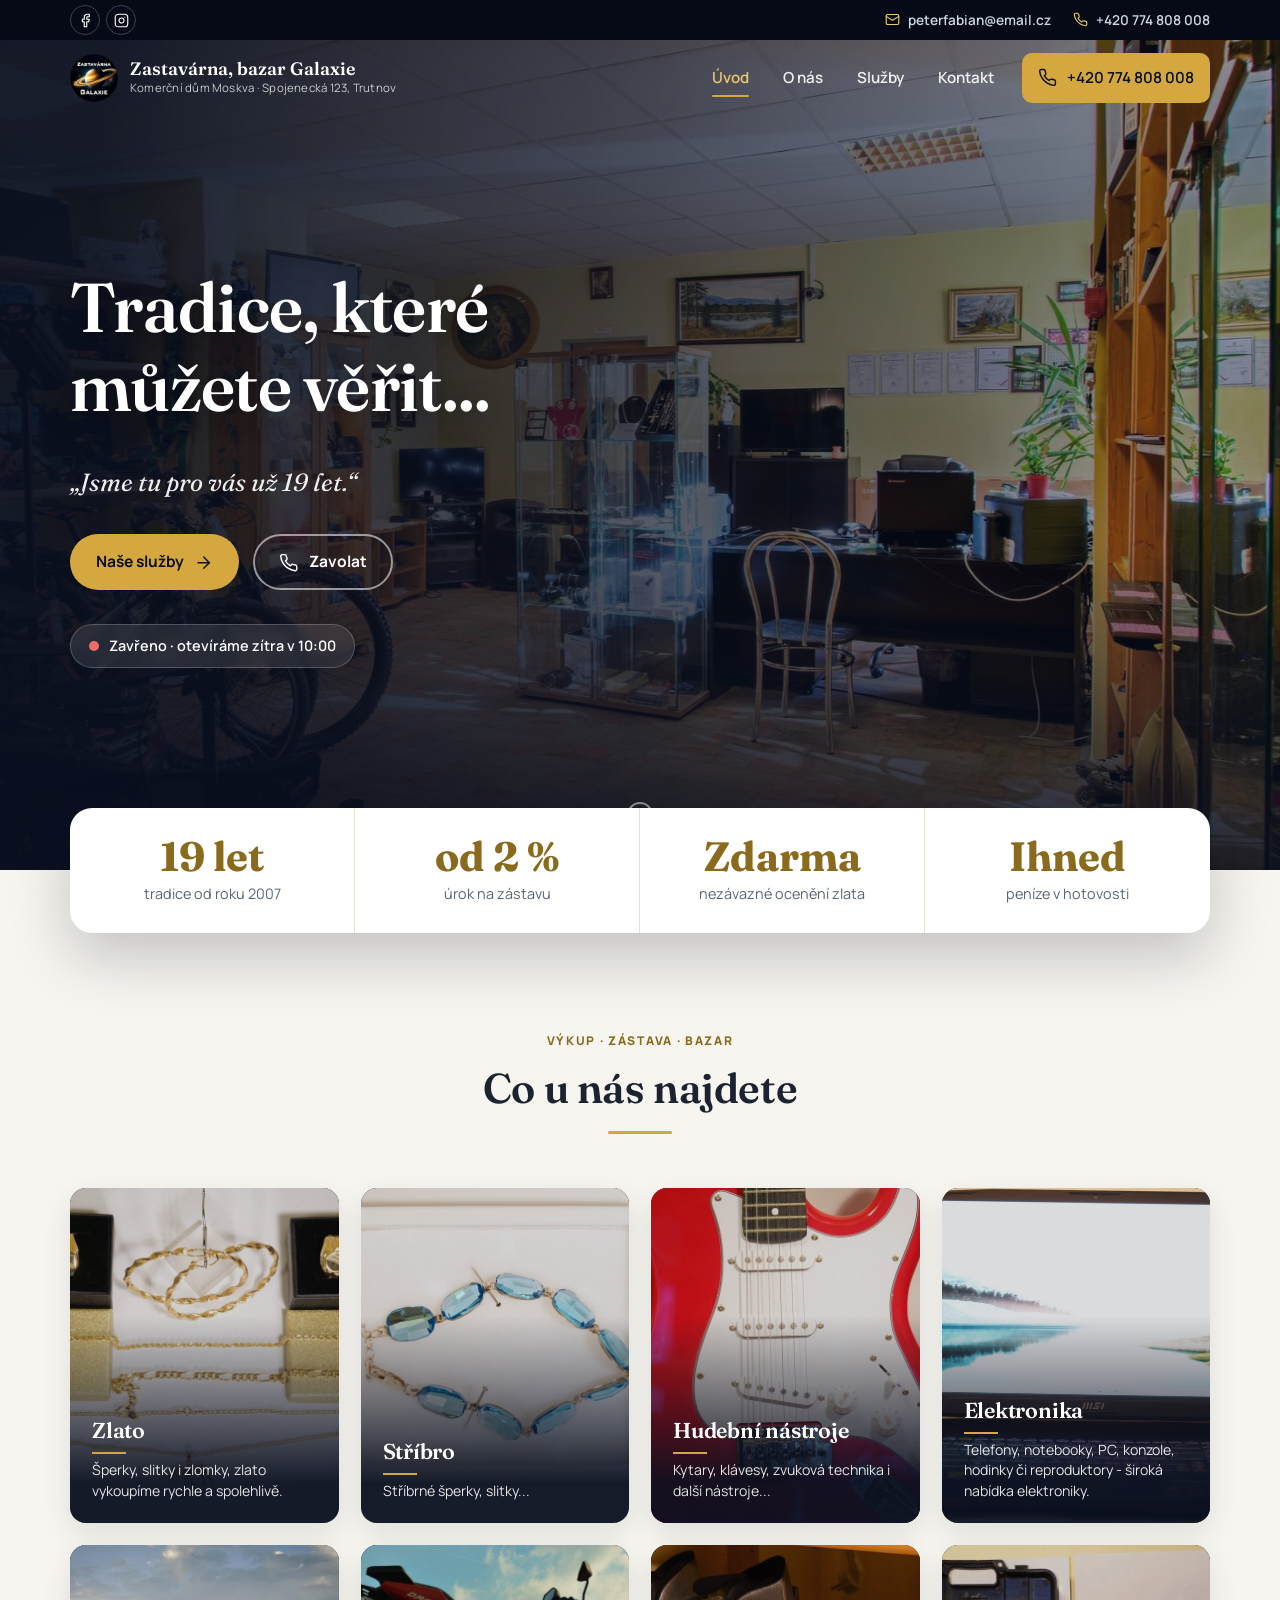
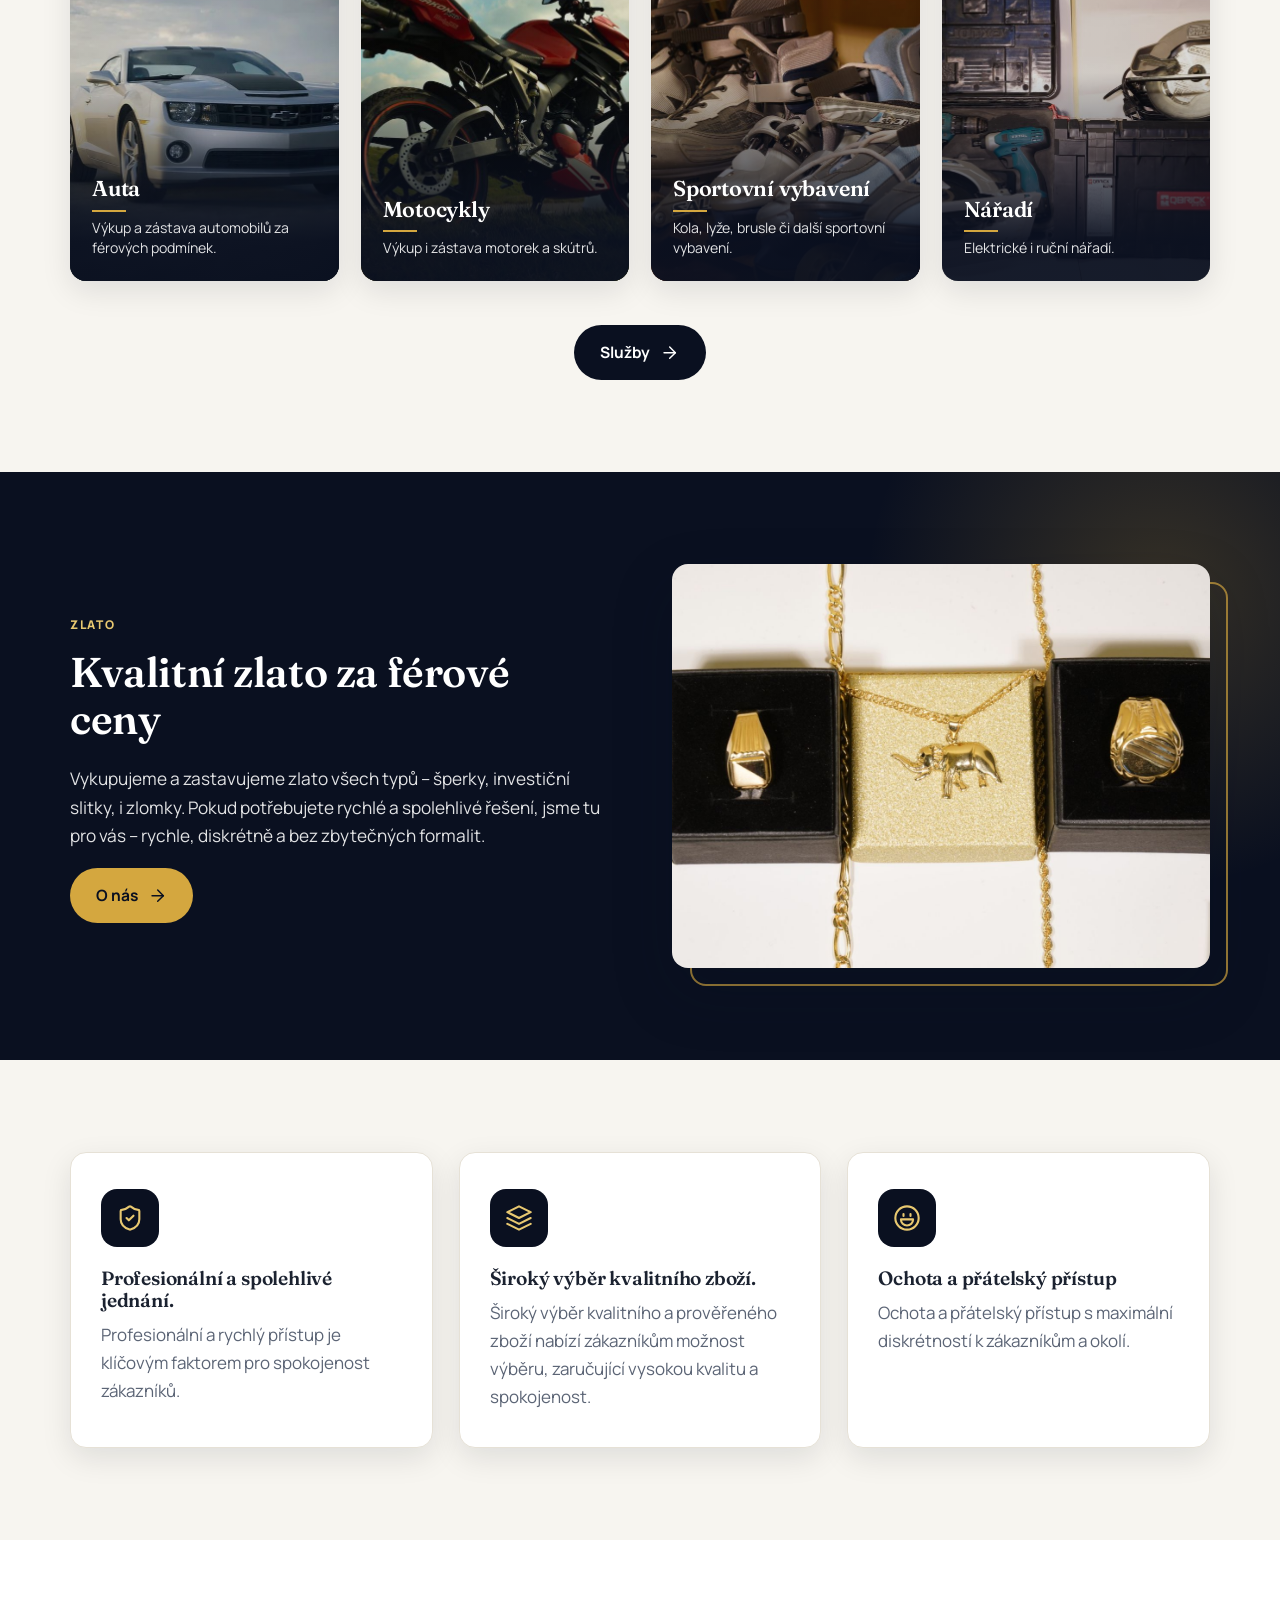
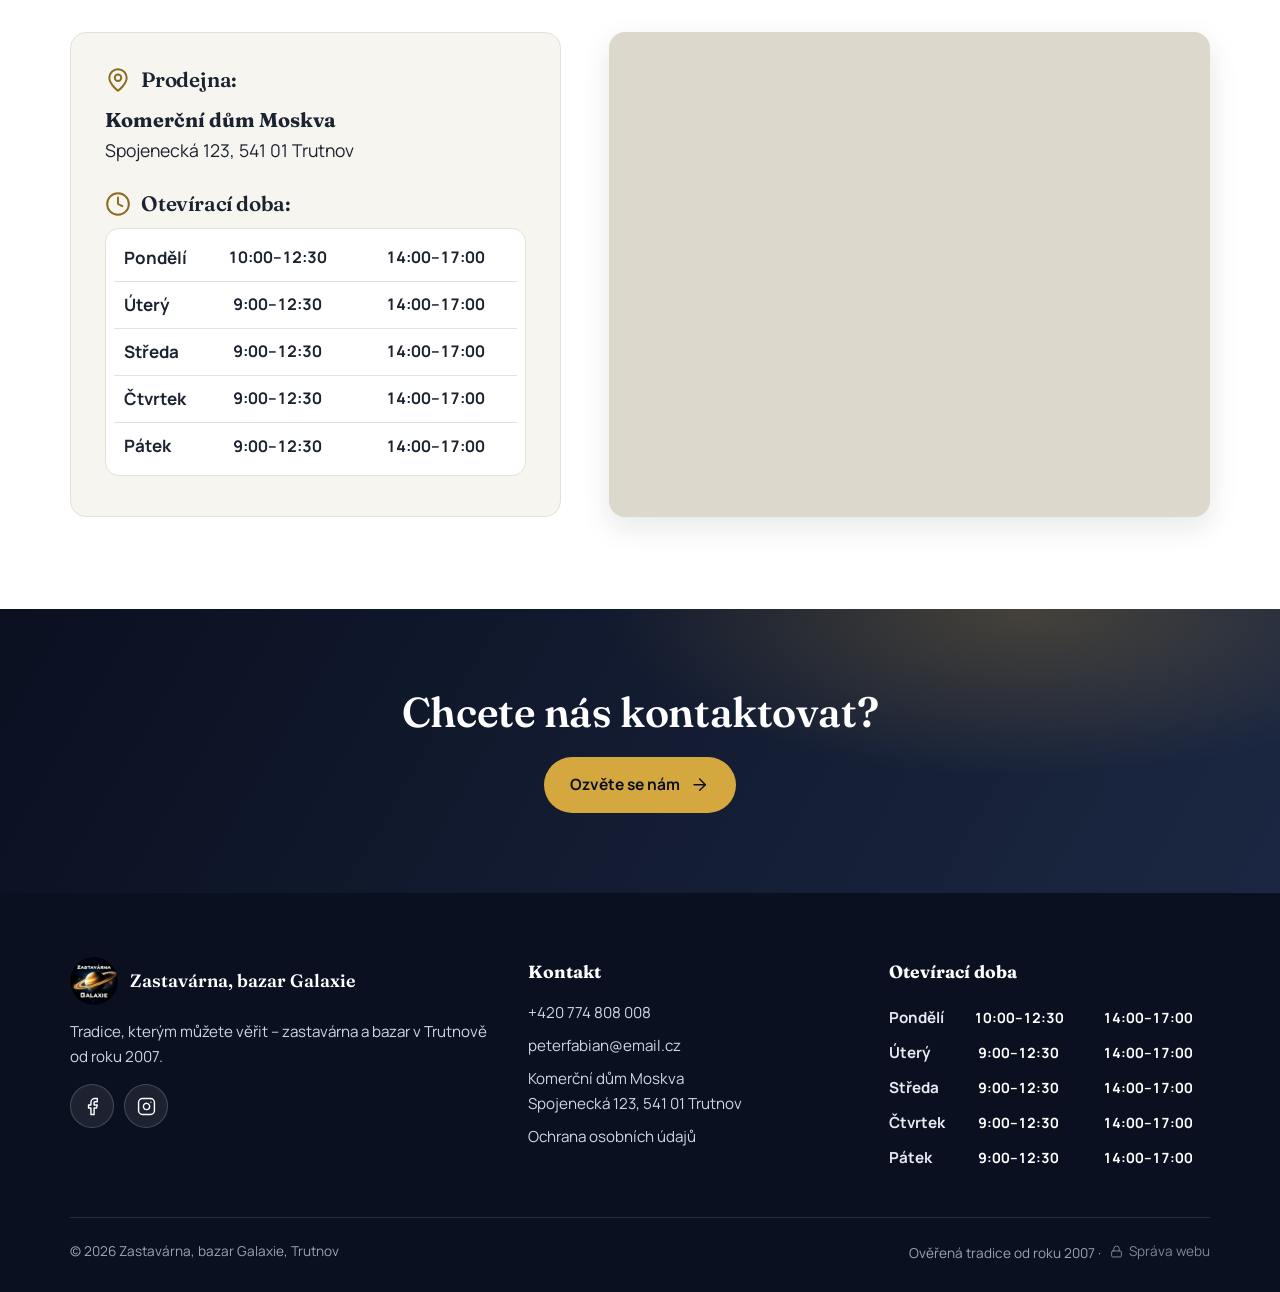
==== commit 02624ffe: "Aktualizace webu 2026-10-18 18:34" ====
--- a/index.html
+++ b/index.html
@@ -15,7 +15,7 @@
 <link rel="apple-touch-icon" href="img/apple-touch-icon.png">
 <link rel="preconnect" href="https://fonts.googleapis.com"><link rel="preconnect" href="https://fonts.gstatic.com" crossorigin>
 <link href="https://fonts.googleapis.com/css2?family=Fraunces:ital,opsz,wght@0,9..144,500;0,9..144,600;1,9..144,400&family=Manrope:wght@400;500;600;700;800&display=swap" rel="stylesheet">
-<link rel="stylesheet" href="assets/css/style.css?v=202610181824">
+<link rel="stylesheet" href="assets/css/style.css?v=202610181833">
 <script type="application/ld+json">{"@context": "https://schema.org", "@type": "PawnShop", "name": "Zastavárna, bazar Galaxie", "description": "Zastavárna a bazar v Trutnově – výkup a zástava zlata, stříbra, elektroniky, hudebních nástrojů, aut, motocyklů, sportovního vybavení a nářadí.", "telephone": "+420 774 808 008", "email": "peterfabian@email.cz", "url": "https://filipfabian922.github.io/galaxie-web/", "image": "https://filipfabian922.github.io/galaxie-web/img/og.jpg", "foundingDate": "2007", "address": {"@type": "PostalAddress", "streetAddress": "Spojenecká 123", "postalCode": "541 01", "addressLocality": "Trutnov", "addressCountry": "CZ"}, "openingHoursSpecification": [{"@type": "OpeningHoursSpecification", "dayOfWeek": "Monday", "opens": "10:00", "closes": "17:00"}, {"@type": "OpeningHoursSpecification", "dayOfWeek": ["Tuesday", "Wednesday", "Thursday", "Friday"], "opens": "09:00", "closes": "17:00"}], "sameAs": ["https://www.facebook.com/share/1AcT1ZZFrk/", "https://www.instagram.com/zastavarna_bazar_galaxie"]}</script>
 </head>
 <body class="has-hero">
@@ -41,7 +41,7 @@
   <img class="hero-img" src="img/hero-galerie.jpg" alt="Interiér prodejny Galaxie v Trutnově" data-c-img="hero_img" loading="lazy" decoding="async" fetchpriority="high" loading="eager">
   <div class="wrap">
     <h1><span data-c="hero_title">Tradice, které můžete věřit...</span></h1>
-    <p class="quote" data-c="hero_quote">&quot;Jsme tu pro vás už 19 let.&quot;</p>
+    <p class="quote" data-c="hero_quote">„Jsme tu pro vás už 19 let.“</p>
     <div class="cta"><a class="btn btn-gold" href="sluzby/"><span data-c="hero_btn1">Naše služby</span><svg class="i" viewBox="0 0 24 24" aria-hidden="true"><path d="M5 12h14"/><path d="m12 5 7 7-7 7"/></svg></a><a class="btn btn-ghost" href="tel:+420774808008" data-c-href="phone" data-fmt="tel"><svg class="i" viewBox="0 0 24 24" aria-hidden="true"><path d="M22 16.92v3a2 2 0 0 1-2.18 2 19.79 19.79 0 0 1-8.63-3.07 19.5 19.5 0 0 1-6-6 19.79 19.79 0 0 1-3.07-8.67A2 2 0 0 1 4.11 2h3a2 2 0 0 1 2 1.72 12.84 12.84 0 0 0 .7 2.81 2 2 0 0 1-.45 2.11L8.09 9.91a16 16 0 0 0 6 6l1.27-1.27a2 2 0 0 1 2.11-.45 12.84 12.84 0 0 0 2.81.7A2 2 0 0 1 22 16.92z"/></svg><span data-c="hero_btn2">Zavolat</span></a></div>
     <div class="open-badge" data-open-badge></div>
   </div>
@@ -106,8 +106,8 @@
   </div>
 </footer>
 <a class="fab" href="tel:+420774808008" data-c-href="phone" data-fmt="tel" aria-label="Zavolat"><svg class="i" viewBox="0 0 24 24" aria-hidden="true"><path d="M22 16.92v3a2 2 0 0 1-2.18 2 19.79 19.79 0 0 1-8.63-3.07 19.5 19.5 0 0 1-6-6 19.79 19.79 0 0 1-3.07-8.67A2 2 0 0 1 4.11 2h3a2 2 0 0 1 2 1.72 12.84 12.84 0 0 0 .7 2.81 2 2 0 0 1-.45 2.11L8.09 9.91a16 16 0 0 0 6 6l1.27-1.27a2 2 0 0 1 2.11-.45 12.84 12.84 0 0 0 2.81.7A2 2 0 0 1 22 16.92z"/></svg></a>
-<script src="assets/js/config.js?v=202610181824"></script>
-<script src="assets/js/site.js?v=202610181824"></script>
+<script src="assets/js/config.js?v=202610181833"></script>
+<script src="assets/js/site.js?v=202610181833"></script>
 
 </body>
 </html>
--- a/assets/css/style.css
+++ b/assets/css/style.css
@@ -419,3 +419,19 @@
 .nf .cta{display:flex;flex-wrap:wrap;gap:12px;justify-content:center}
 .nf-tel{margin-top:30px;opacity:.8}
 .nf-tel a{font-weight:800;color:var(--gold-2)}
+
+/* mobil: širší využití plochy a otevírací doba, která se vždy vejde do rámečku */
+@media (max-width:600px){
+  .sheet{padding:22px 14px}
+  .card{padding:18px 12px}
+  .hours{padding:2px 4px}
+  .hours .row{padding:9px 6px;column-gap:4px}
+  .hours .row b{font-size:clamp(.78rem,3.7vw,.95rem);padding-right:0}
+  .hours .row .t{font-size:clamp(.74rem,3.6vw,.9rem);letter-spacing:-.01em}
+  .hours .row.today b::after{margin-left:5px;width:7px;height:7px}
+}
+
+/* lightbox: fotka vždy přesně uprostřed */
+.lb{inset:auto;left:0;top:0;width:100%;height:100%;padding:16px;align-items:center;justify-content:center;box-sizing:border-box}
+.lb.open{display:flex}
+.lb img{margin:0 auto;max-width:calc(100% - 4px);max-height:calc(100% - 4px);width:auto;height:auto;object-fit:contain}
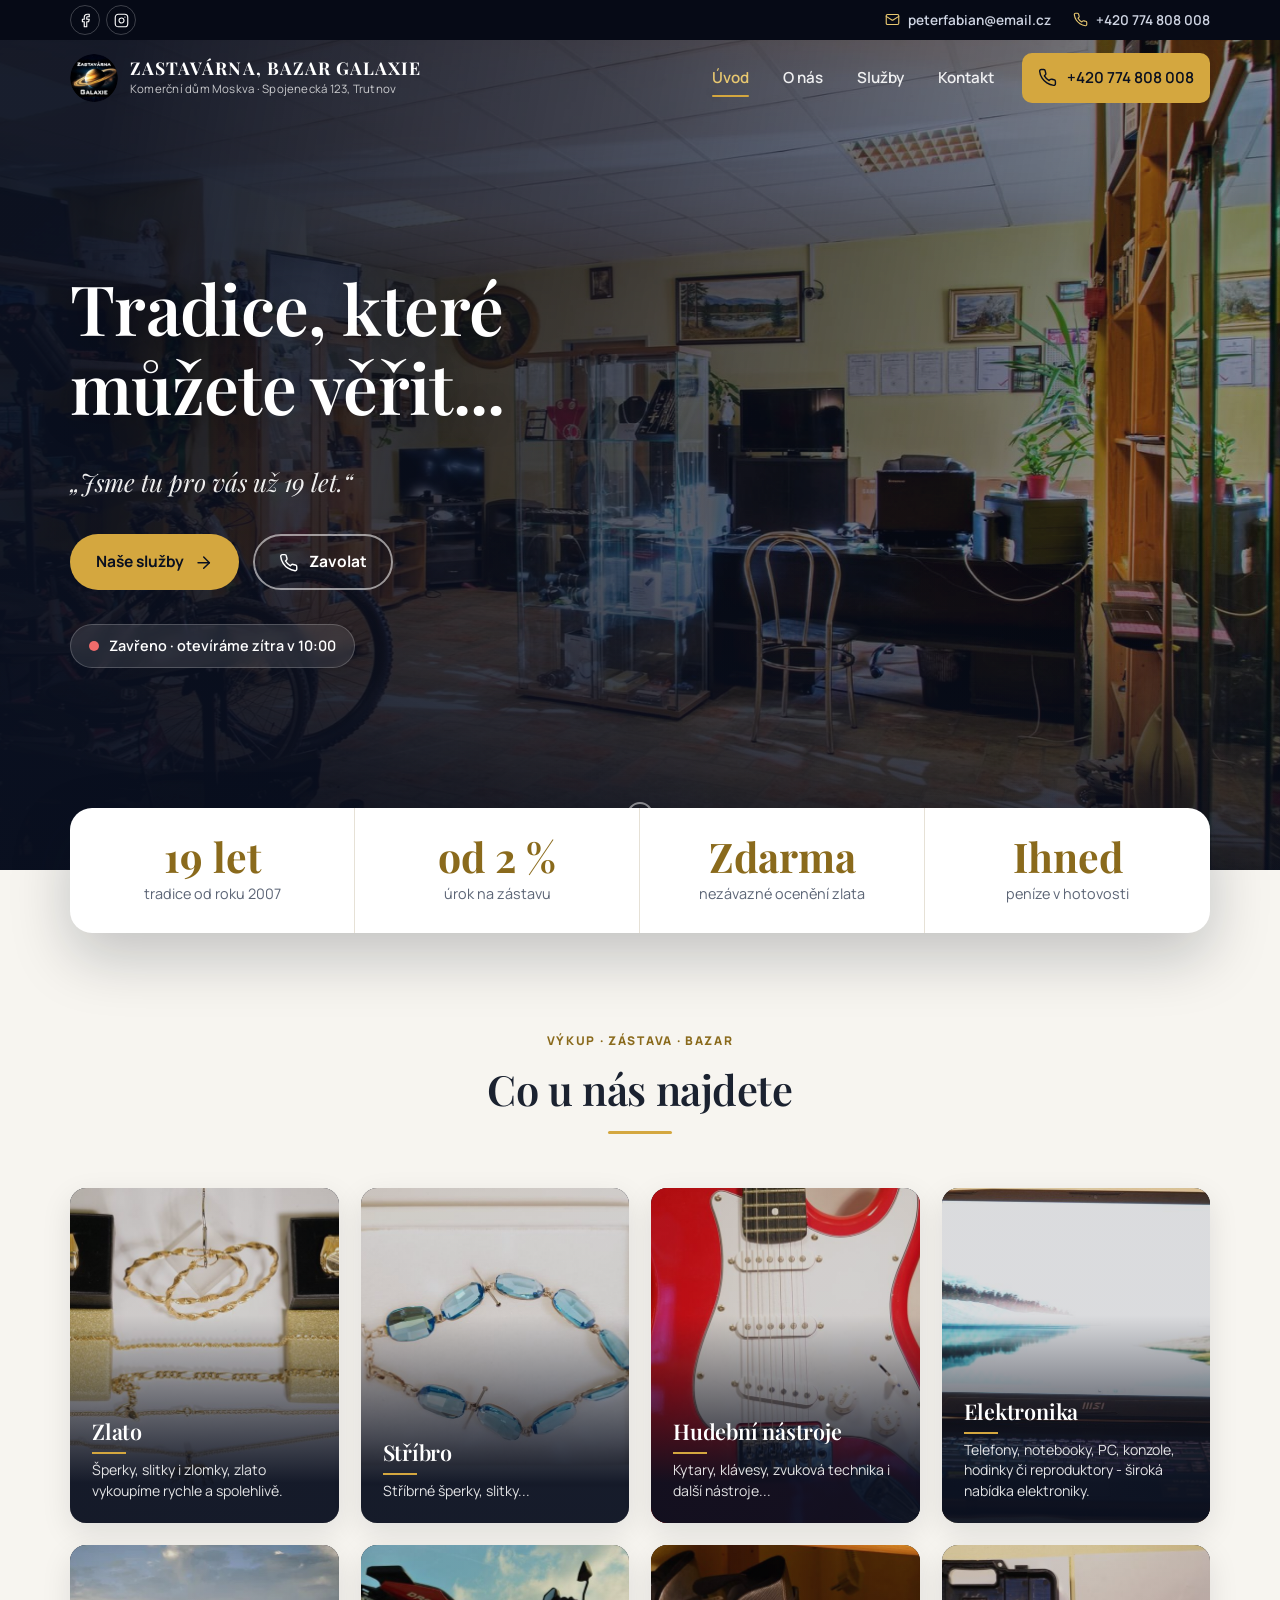
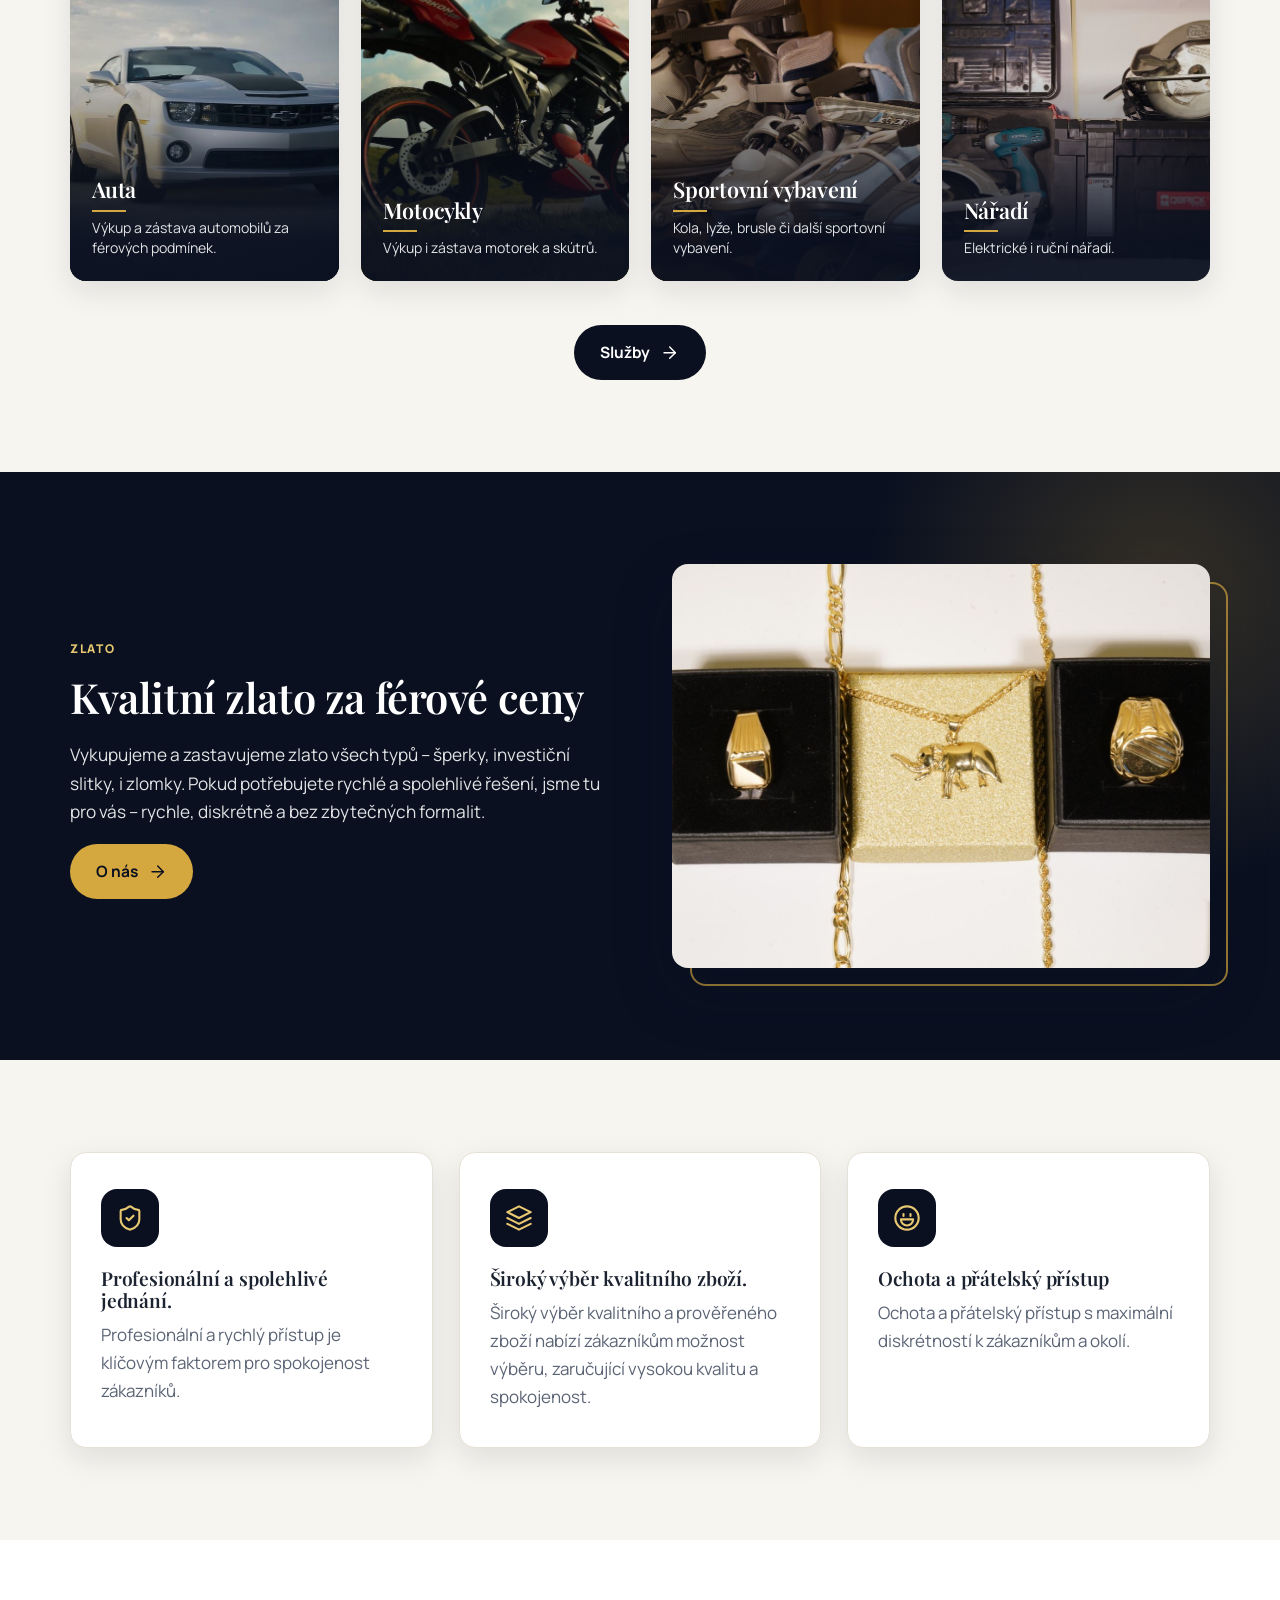
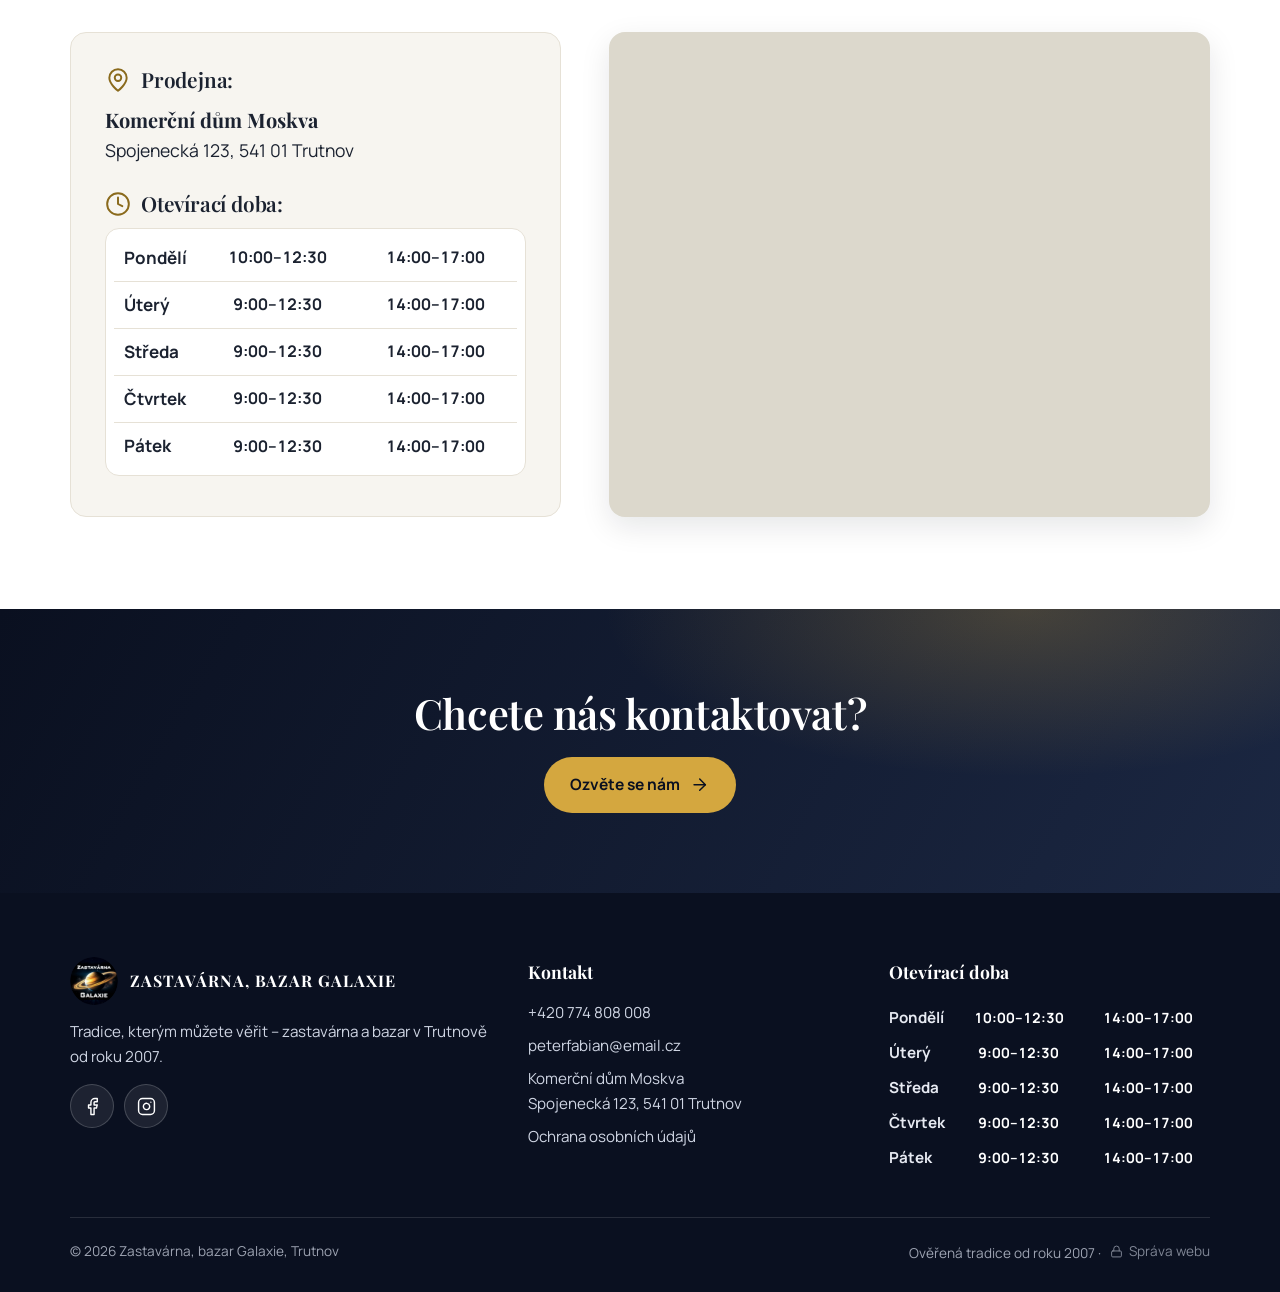
==== commit 5b9a75c2: "Aktualizace webu 2026-10-18 20:22" ====
--- a/index.html
+++ b/index.html
@@ -14,8 +14,8 @@
 <link rel="icon" type="image/png" href="img/favicon.png">
 <link rel="apple-touch-icon" href="img/apple-touch-icon.png">
 <link rel="preconnect" href="https://fonts.googleapis.com"><link rel="preconnect" href="https://fonts.gstatic.com" crossorigin>
-<link href="https://fonts.googleapis.com/css2?family=Fraunces:ital,opsz,wght@0,9..144,500;0,9..144,600;1,9..144,400&family=Manrope:wght@400;500;600;700;800&display=swap" rel="stylesheet">
-<link rel="stylesheet" href="assets/css/style.css?v=202610181833">
+<link href="https://fonts.googleapis.com/css2?family=Playfair+Display:ital,wght@0,500;0,600;0,700;1,400&family=Manrope:wght@400;500;600;700;800&display=swap" rel="stylesheet">
+<link rel="stylesheet" href="assets/css/style.css?v=202610182019">
 <script type="application/ld+json">{"@context": "https://schema.org", "@type": "PawnShop", "name": "Zastavárna, bazar Galaxie", "description": "Zastavárna a bazar v Trutnově – výkup a zástava zlata, stříbra, elektroniky, hudebních nástrojů, aut, motocyklů, sportovního vybavení a nářadí.", "telephone": "+420 774 808 008", "email": "peterfabian@email.cz", "url": "https://filipfabian922.github.io/galaxie-web/", "image": "https://filipfabian922.github.io/galaxie-web/img/og.jpg", "foundingDate": "2007", "address": {"@type": "PostalAddress", "streetAddress": "Spojenecká 123", "postalCode": "541 01", "addressLocality": "Trutnov", "addressCountry": "CZ"}, "openingHoursSpecification": [{"@type": "OpeningHoursSpecification", "dayOfWeek": "Monday", "opens": "10:00", "closes": "17:00"}, {"@type": "OpeningHoursSpecification", "dayOfWeek": ["Tuesday", "Wednesday", "Thursday", "Friday"], "opens": "09:00", "closes": "17:00"}], "sameAs": ["https://www.facebook.com/share/1AcT1ZZFrk/", "https://www.instagram.com/zastavarna_bazar_galaxie"]}</script>
 </head>
 <body class="has-hero">
@@ -106,8 +106,8 @@
   </div>
 </footer>
 <a class="fab" href="tel:+420774808008" data-c-href="phone" data-fmt="tel" aria-label="Zavolat"><svg class="i" viewBox="0 0 24 24" aria-hidden="true"><path d="M22 16.92v3a2 2 0 0 1-2.18 2 19.79 19.79 0 0 1-8.63-3.07 19.5 19.5 0 0 1-6-6 19.79 19.79 0 0 1-3.07-8.67A2 2 0 0 1 4.11 2h3a2 2 0 0 1 2 1.72 12.84 12.84 0 0 0 .7 2.81 2 2 0 0 1-.45 2.11L8.09 9.91a16 16 0 0 0 6 6l1.27-1.27a2 2 0 0 1 2.11-.45 12.84 12.84 0 0 0 2.81.7A2 2 0 0 1 22 16.92z"/></svg></a>
-<script src="assets/js/config.js?v=202610181833"></script>
-<script src="assets/js/site.js?v=202610181833"></script>
+<script src="assets/js/config.js?v=202610182019"></script>
+<script src="assets/js/site.js?v=202610182019"></script>
 
 </body>
 </html>
--- a/assets/css/style.css
+++ b/assets/css/style.css
@@ -4,7 +4,7 @@
   --gold:#d4a73f; --gold-2:#e8c870; --gold-d:#8a6a1c;
   --cream:#f7f5f0; --paper:#ffffff; --ink:#1b2230; --muted:#5b6475; --line:#e6e1d6;
   --r:16px; --shadow:0 10px 30px rgba(10,16,32,.10); --shadow-lg:0 24px 60px rgba(10,16,32,.22);
-  --f-head:"Fraunces",Georgia,"Times New Roman",serif; --f-body:"Manrope",system-ui,-apple-system,"Segoe UI",Roboto,sans-serif;
+  --f-head:"Playfair Display",Georgia,"Times New Roman",serif; --f-body:"Manrope",system-ui,-apple-system,"Segoe UI",Roboto,sans-serif;
   --wrap:1180px; --hdr:76px;
 }
 *{box-sizing:border-box}
@@ -435,3 +435,10 @@
 .lb{inset:auto;left:0;top:0;width:100%;height:100%;padding:16px;align-items:center;justify-content:center;box-sizing:border-box}
 .lb.open{display:flex}
 .lb img{margin:0 auto;max-width:calc(100% - 4px);max-height:calc(100% - 4px);width:auto;height:auto;object-fit:contain}
+
+/* název firmy vedle loga: velké tiskací písmo */
+.brand b{text-transform:uppercase;letter-spacing:.06em;font-weight:700;font-size:1.02rem;line-height:1.15}
+.hdr .brand b{font-size:1.1rem}
+.ftr .brand b{font-size:1rem}
+@media (max-width:560px){.hdr .brand b{font-size:.8rem;letter-spacing:.04em}.hdr .brand img{width:42px;height:42px}}
+@media (max-width:360px){.hdr .brand b{font-size:.72rem;letter-spacing:.02em}}
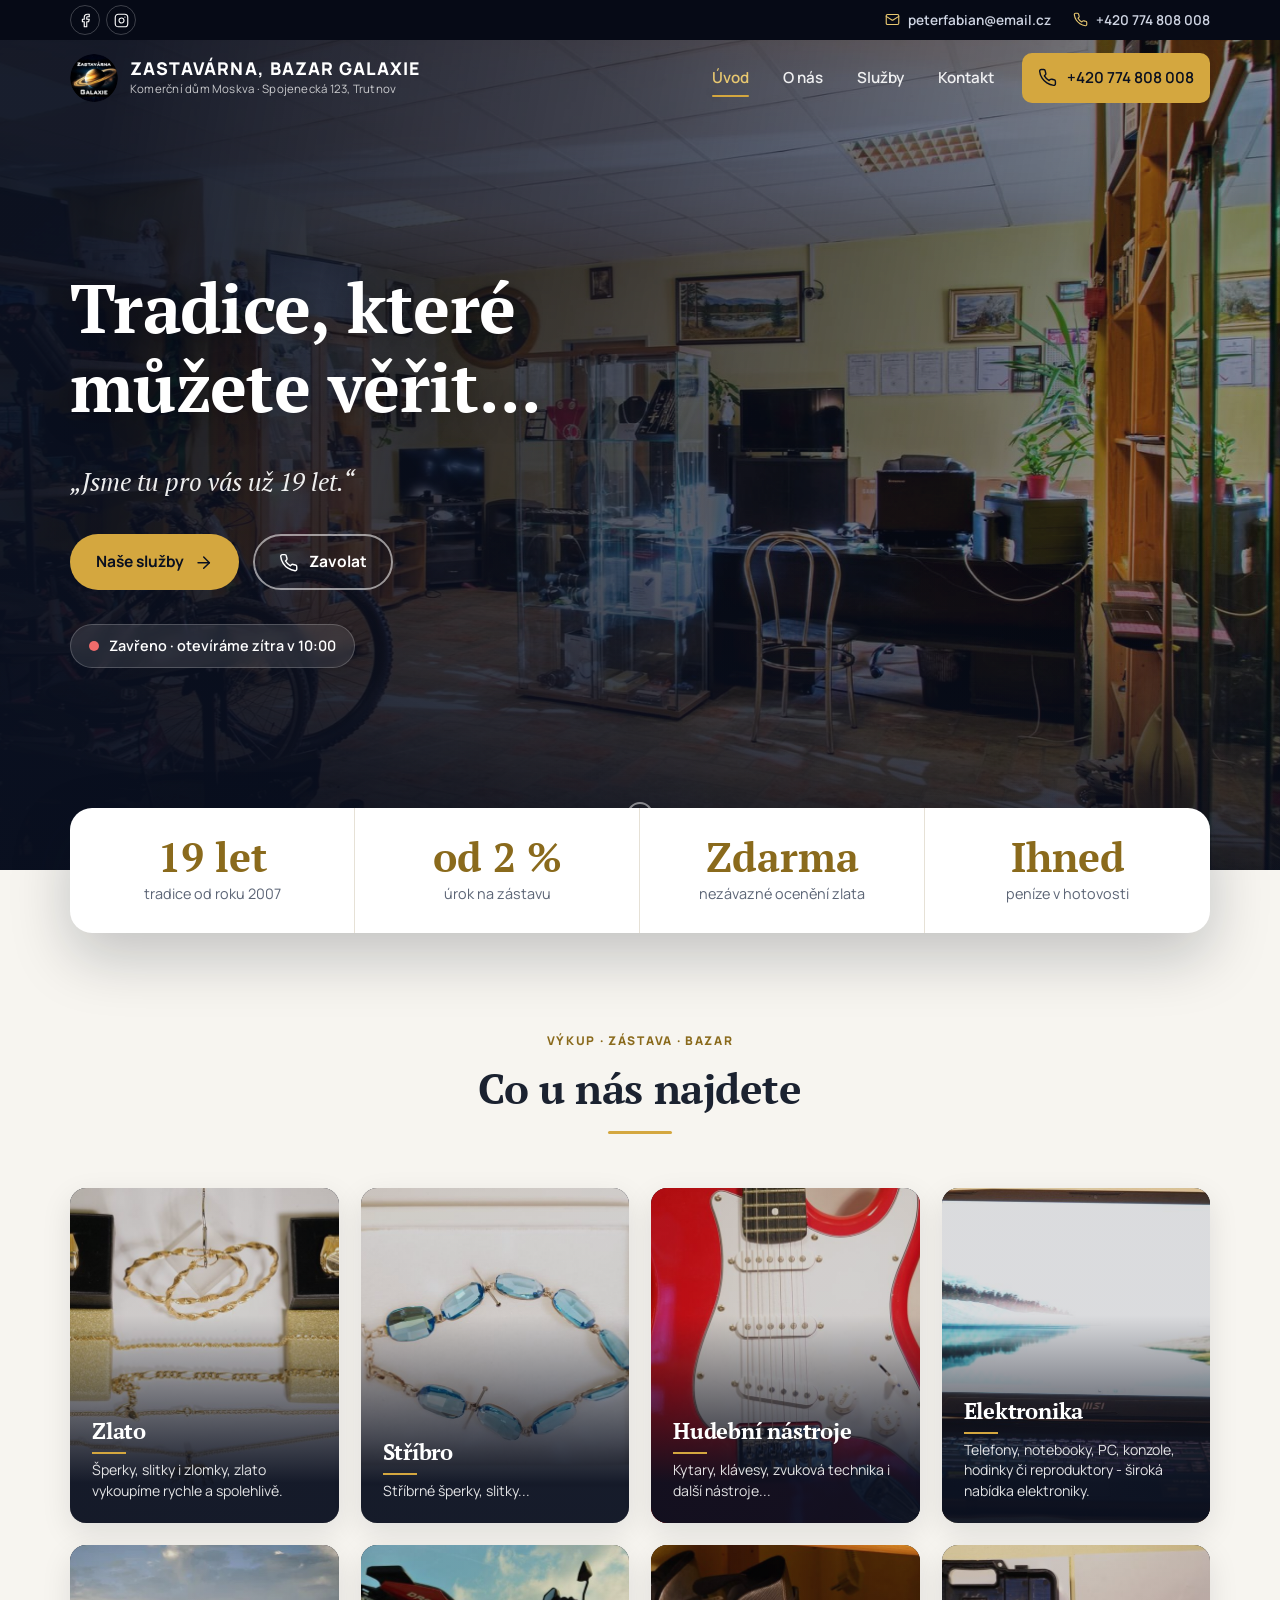
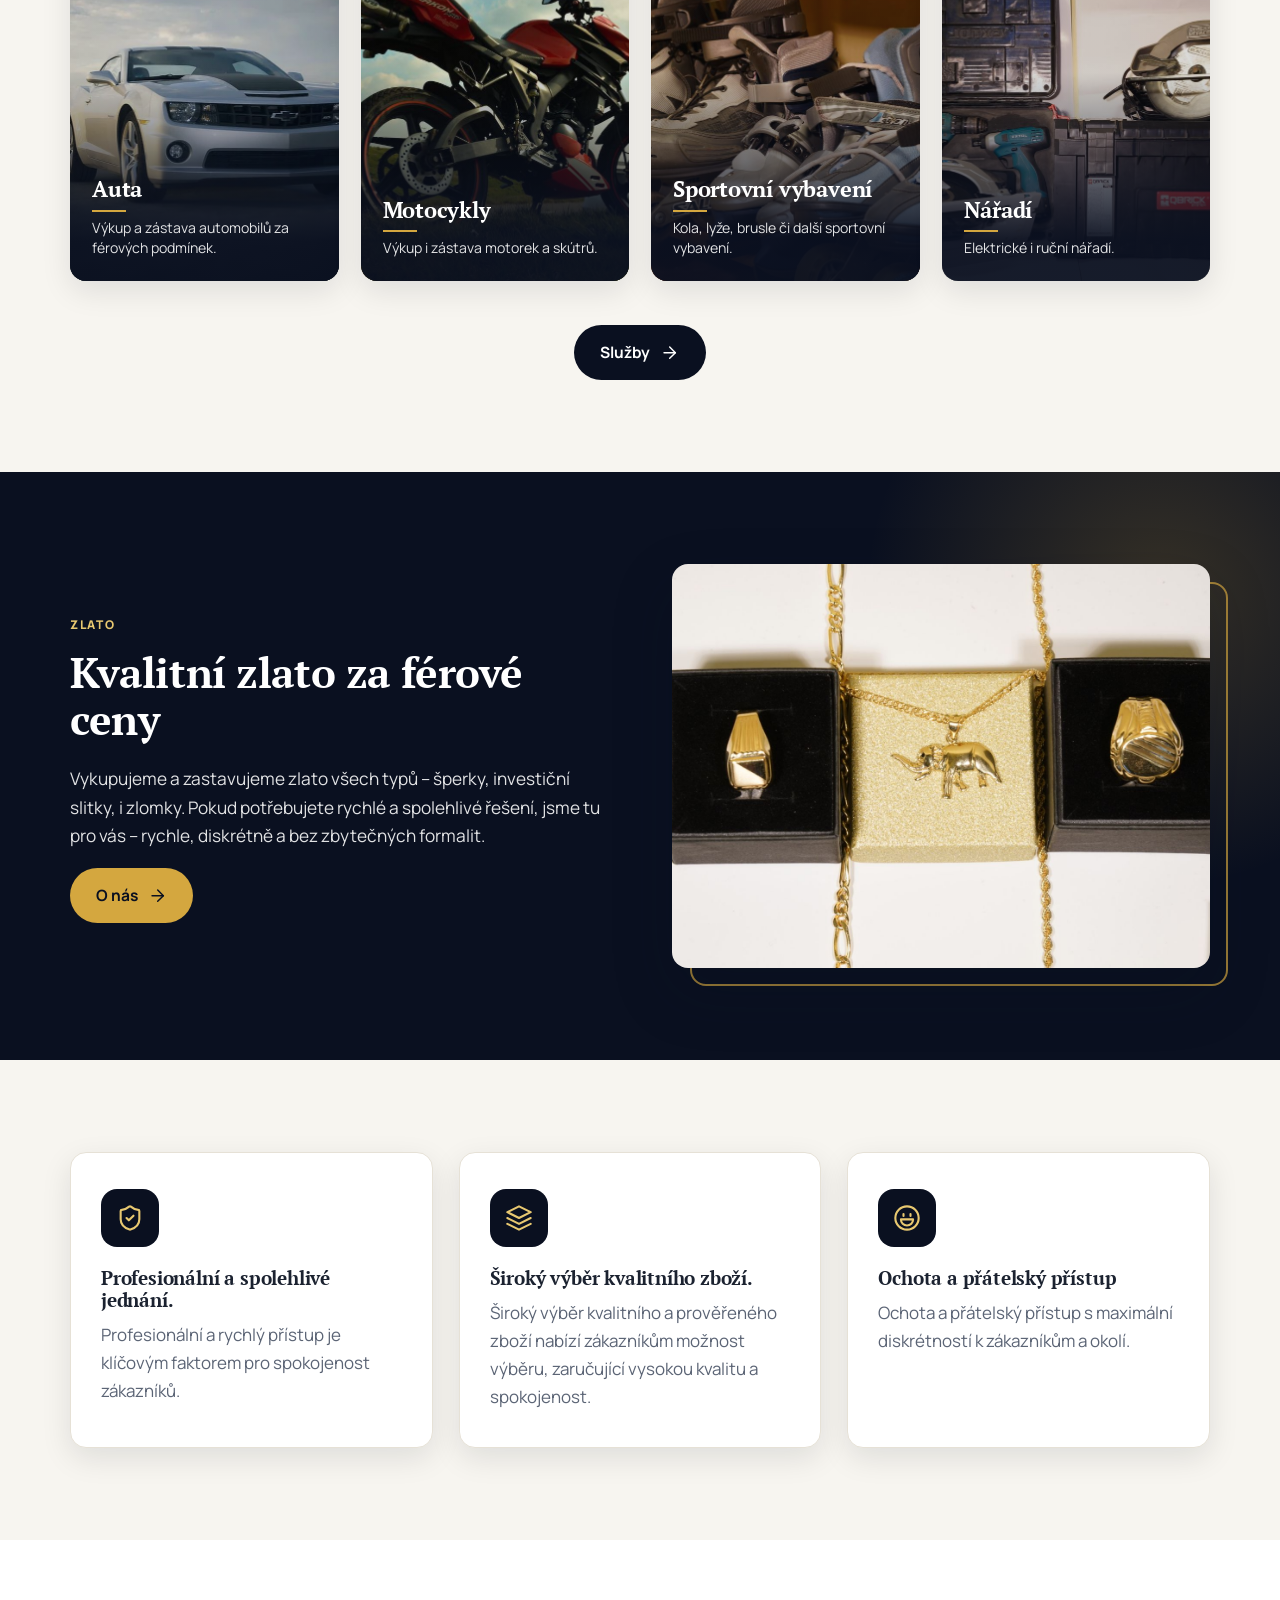
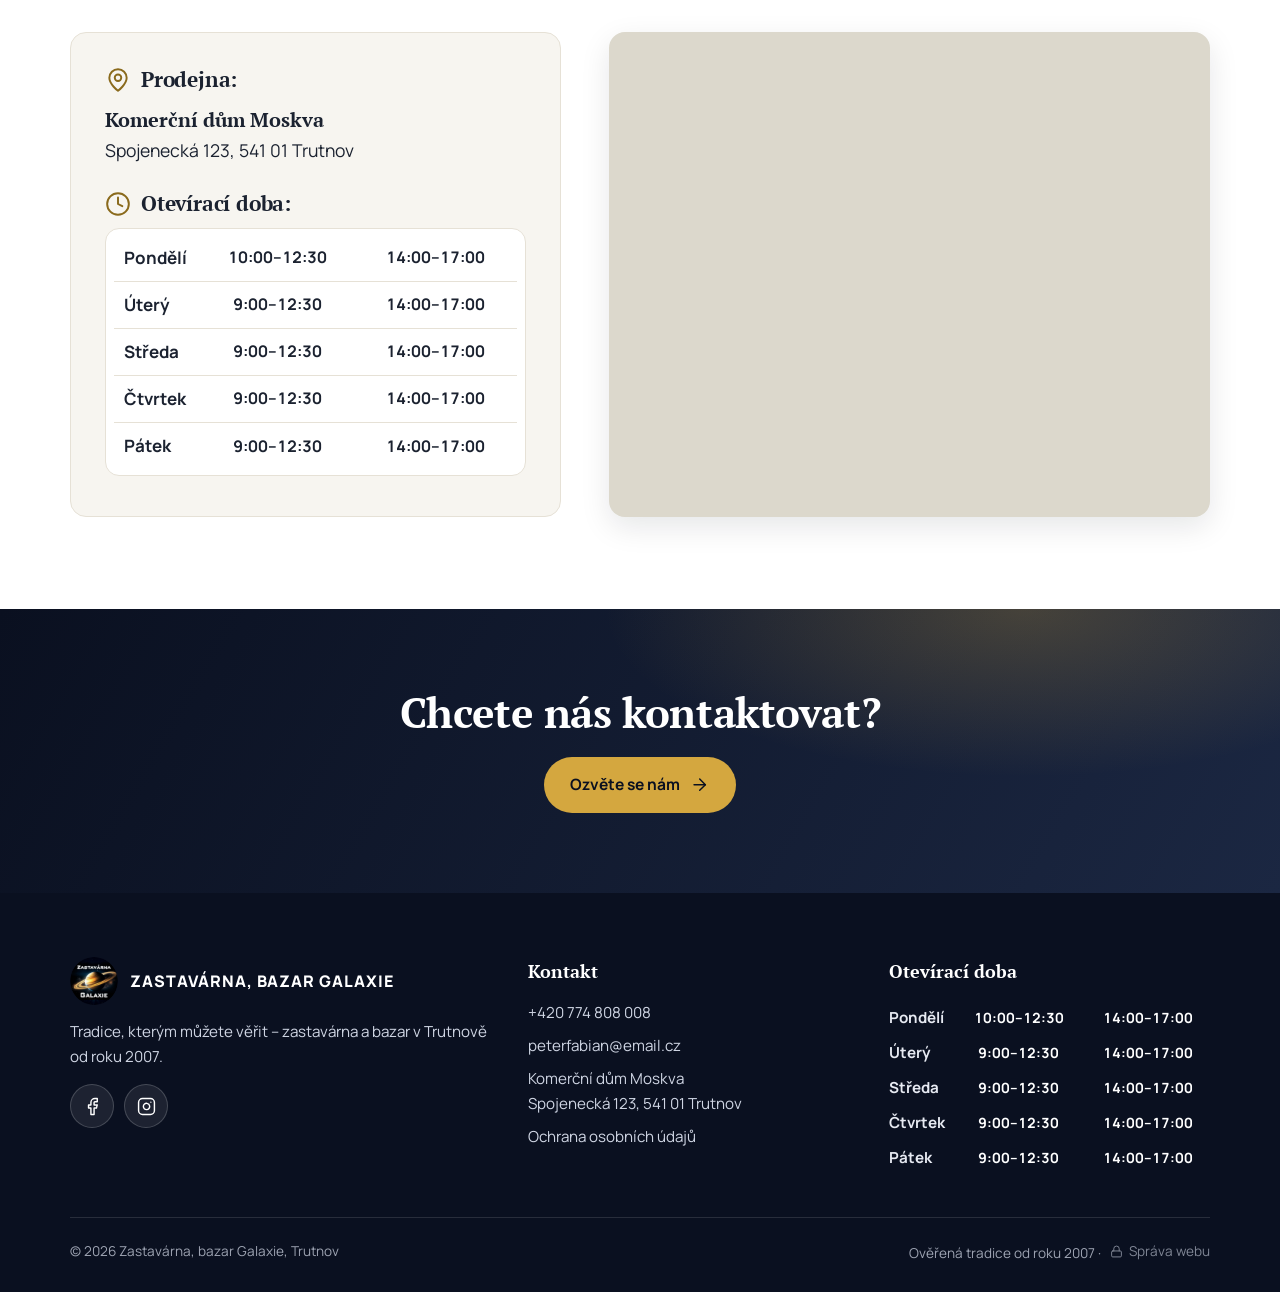
==== commit 4364830d: "Aktualizace webu 2026-10-18 20:41" ====
--- a/index.html
+++ b/index.html
@@ -6,17 +6,17 @@
 <title>Zastavárna, bazar - Galaxie, Trutnov</title>
 <meta name="description" content="Tradice, které můžete věřit... Zastavárna a bazar v Trutnově od roku 2007 – výkup a zástava zlata, stříbra, elektroniky, hudebních nástrojů, aut, motocyklů a nářadí.">
 <meta name="robots" content="index,follow,max-image-preview:large">
-<link rel="canonical" href="https://filipfabian922.github.io/galaxie-web/"><meta property="og:url" content="https://filipfabian922.github.io/galaxie-web/">
-<meta property="og:type" content="website"><meta property="og:locale" content="cs_CZ"><meta property="og:site_name" content="Zastavárna, bazar Galaxie, Trutnov"><meta property="og:title" content="Zastavárna, bazar - Galaxie, Trutnov"><meta property="og:description" content="Tradice, které můžete věřit... Zastavárna a bazar v Trutnově od roku 2007 – výkup a zástava zlata, stříbra, elektroniky, hudebních nástrojů, aut, motocyklů a nářadí."><meta property="og:image" content="https://filipfabian922.github.io/galaxie-web/img/og.jpg"><meta name="twitter:card" content="summary_large_image">
+<link rel="canonical" href="https://galaxiebazar.cz/"><meta property="og:url" content="https://galaxiebazar.cz/">
+<meta property="og:type" content="website"><meta property="og:locale" content="cs_CZ"><meta property="og:site_name" content="Zastavárna, bazar Galaxie, Trutnov"><meta property="og:title" content="Zastavárna, bazar - Galaxie, Trutnov"><meta property="og:description" content="Tradice, které můžete věřit... Zastavárna a bazar v Trutnově od roku 2007 – výkup a zástava zlata, stříbra, elektroniky, hudebních nástrojů, aut, motocyklů a nářadí."><meta property="og:image" content="https://galaxiebazar.cz/img/og.jpg"><meta name="twitter:card" content="summary_large_image">
 <meta name="theme-color" content="#0a1020">
 <!-- Ověření vlastnictví webu v Google Search Console (metoda „značka HTML“): vlož sem meta tag, který Google vygeneruje -->
 <!-- GOOGLE-VERIFICATION -->
 <link rel="icon" type="image/png" href="img/favicon.png">
 <link rel="apple-touch-icon" href="img/apple-touch-icon.png">
 <link rel="preconnect" href="https://fonts.googleapis.com"><link rel="preconnect" href="https://fonts.gstatic.com" crossorigin>
-<link href="https://fonts.googleapis.com/css2?family=Playfair+Display:ital,wght@0,500;0,600;0,700;1,400&family=Manrope:wght@400;500;600;700;800&display=swap" rel="stylesheet">
-<link rel="stylesheet" href="assets/css/style.css?v=202610182019">
-<script type="application/ld+json">{"@context": "https://schema.org", "@type": "PawnShop", "name": "Zastavárna, bazar Galaxie", "description": "Zastavárna a bazar v Trutnově – výkup a zástava zlata, stříbra, elektroniky, hudebních nástrojů, aut, motocyklů, sportovního vybavení a nářadí.", "telephone": "+420 774 808 008", "email": "peterfabian@email.cz", "url": "https://filipfabian922.github.io/galaxie-web/", "image": "https://filipfabian922.github.io/galaxie-web/img/og.jpg", "foundingDate": "2007", "address": {"@type": "PostalAddress", "streetAddress": "Spojenecká 123", "postalCode": "541 01", "addressLocality": "Trutnov", "addressCountry": "CZ"}, "openingHoursSpecification": [{"@type": "OpeningHoursSpecification", "dayOfWeek": "Monday", "opens": "10:00", "closes": "17:00"}, {"@type": "OpeningHoursSpecification", "dayOfWeek": ["Tuesday", "Wednesday", "Thursday", "Friday"], "opens": "09:00", "closes": "17:00"}], "sameAs": ["https://www.facebook.com/share/1AcT1ZZFrk/", "https://www.instagram.com/zastavarna_bazar_galaxie"]}</script>
+<link href="https://fonts.googleapis.com/css2?family=PT+Serif:ital,wght@0,400;0,700;1,400&family=Manrope:wght@400;500;600;700;800&display=swap" rel="stylesheet">
+<link rel="stylesheet" href="assets/css/style.css?v=202610182040">
+<script type="application/ld+json">{"@context": "https://schema.org", "@type": "PawnShop", "name": "Zastavárna, bazar Galaxie", "description": "Zastavárna a bazar v Trutnově – výkup a zástava zlata, stříbra, elektroniky, hudebních nástrojů, aut, motocyklů, sportovního vybavení a nářadí.", "telephone": "+420 774 808 008", "email": "peterfabian@email.cz", "url": "https://galaxiebazar.cz/", "image": "https://galaxiebazar.cz/img/og.jpg", "foundingDate": "2007", "address": {"@type": "PostalAddress", "streetAddress": "Spojenecká 123", "postalCode": "541 01", "addressLocality": "Trutnov", "addressCountry": "CZ"}, "openingHoursSpecification": [{"@type": "OpeningHoursSpecification", "dayOfWeek": "Monday", "opens": "10:00", "closes": "17:00"}, {"@type": "OpeningHoursSpecification", "dayOfWeek": ["Tuesday", "Wednesday", "Thursday", "Friday"], "opens": "09:00", "closes": "17:00"}], "sameAs": ["https://www.facebook.com/share/1AcT1ZZFrk/", "https://www.instagram.com/zastavarna_bazar_galaxie"]}</script>
 </head>
 <body class="has-hero">
 <a class="skip" href="#obsah">Přeskočit na obsah</a>
@@ -106,8 +106,8 @@
   </div>
 </footer>
 <a class="fab" href="tel:+420774808008" data-c-href="phone" data-fmt="tel" aria-label="Zavolat"><svg class="i" viewBox="0 0 24 24" aria-hidden="true"><path d="M22 16.92v3a2 2 0 0 1-2.18 2 19.79 19.79 0 0 1-8.63-3.07 19.5 19.5 0 0 1-6-6 19.79 19.79 0 0 1-3.07-8.67A2 2 0 0 1 4.11 2h3a2 2 0 0 1 2 1.72 12.84 12.84 0 0 0 .7 2.81 2 2 0 0 1-.45 2.11L8.09 9.91a16 16 0 0 0 6 6l1.27-1.27a2 2 0 0 1 2.11-.45 12.84 12.84 0 0 0 2.81.7A2 2 0 0 1 22 16.92z"/></svg></a>
-<script src="assets/js/config.js?v=202610182019"></script>
-<script src="assets/js/site.js?v=202610182019"></script>
+<script src="assets/js/config.js?v=202610182040"></script>
+<script src="assets/js/site.js?v=202610182040"></script>
 
 </body>
 </html>
--- a/assets/css/style.css
+++ b/assets/css/style.css
@@ -4,7 +4,7 @@
   --gold:#d4a73f; --gold-2:#e8c870; --gold-d:#8a6a1c;
   --cream:#f7f5f0; --paper:#ffffff; --ink:#1b2230; --muted:#5b6475; --line:#e6e1d6;
   --r:16px; --shadow:0 10px 30px rgba(10,16,32,.10); --shadow-lg:0 24px 60px rgba(10,16,32,.22);
-  --f-head:"Playfair Display",Georgia,"Times New Roman",serif; --f-body:"Manrope",system-ui,-apple-system,"Segoe UI",Roboto,sans-serif;
+  --f-head:"PT Serif",Georgia,"Times New Roman",serif; --f-body:"Manrope",system-ui,-apple-system,"Segoe UI",Roboto,sans-serif;
   --wrap:1180px; --hdr:76px;
 }
 *{box-sizing:border-box}
@@ -437,8 +437,11 @@
 .lb img{margin:0 auto;max-width:calc(100% - 4px);max-height:calc(100% - 4px);width:auto;height:auto;object-fit:contain}
 
 /* název firmy vedle loga: velké tiskací písmo */
-.brand b{text-transform:uppercase;letter-spacing:.06em;font-weight:700;font-size:1.02rem;line-height:1.15}
+.brand b{font-family:var(--f-body);text-transform:uppercase;letter-spacing:.06em;font-weight:800;font-size:1.02rem;line-height:1.15}
 .hdr .brand b{font-size:1.1rem}
 .ftr .brand b{font-size:1rem}
 @media (max-width:560px){.hdr .brand b{font-size:.8rem;letter-spacing:.04em}.hdr .brand img{width:42px;height:42px}}
 @media (max-width:360px){.hdr .brand b{font-size:.72rem;letter-spacing:.02em}}
+.nf-code{font-family:var(--f-body);font-weight:800;letter-spacing:-.02em}
+.nf .lead{max-width:620px}
+.nf-code{font-weight:500;letter-spacing:-.03em}
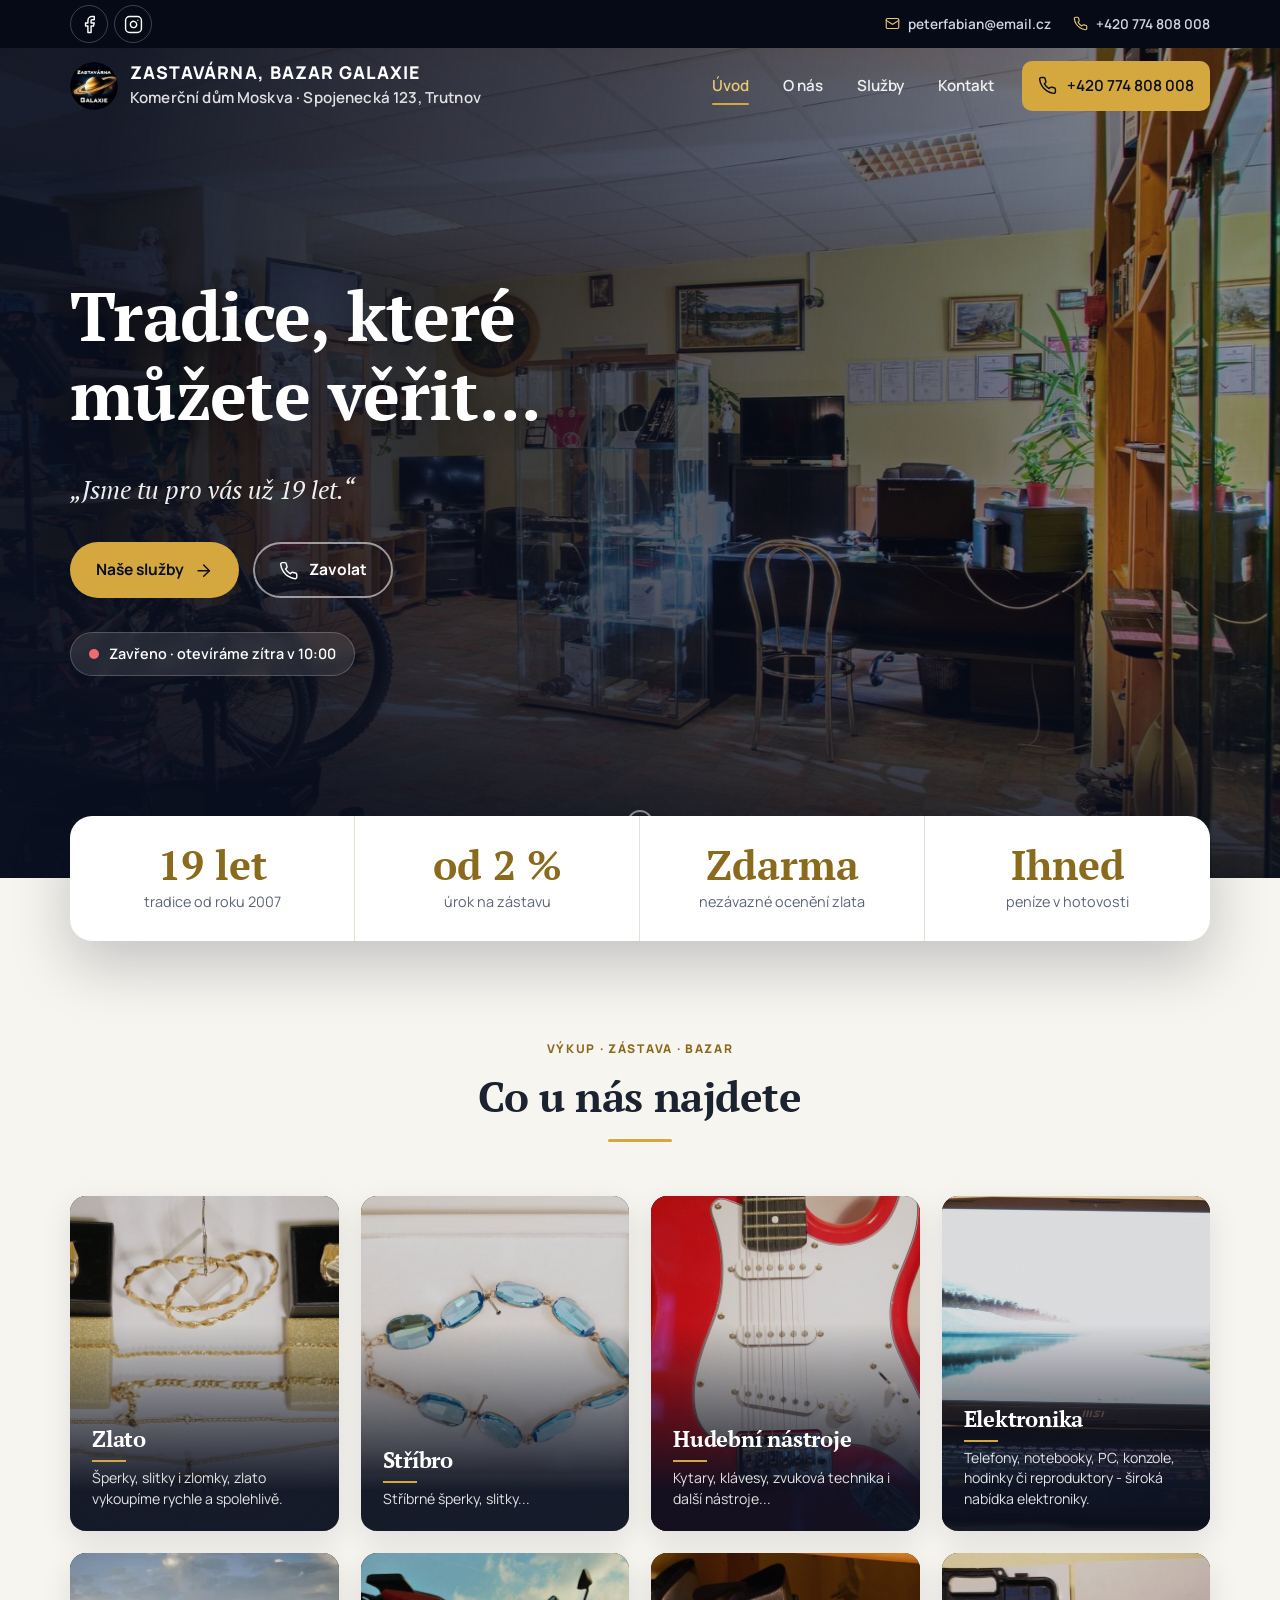
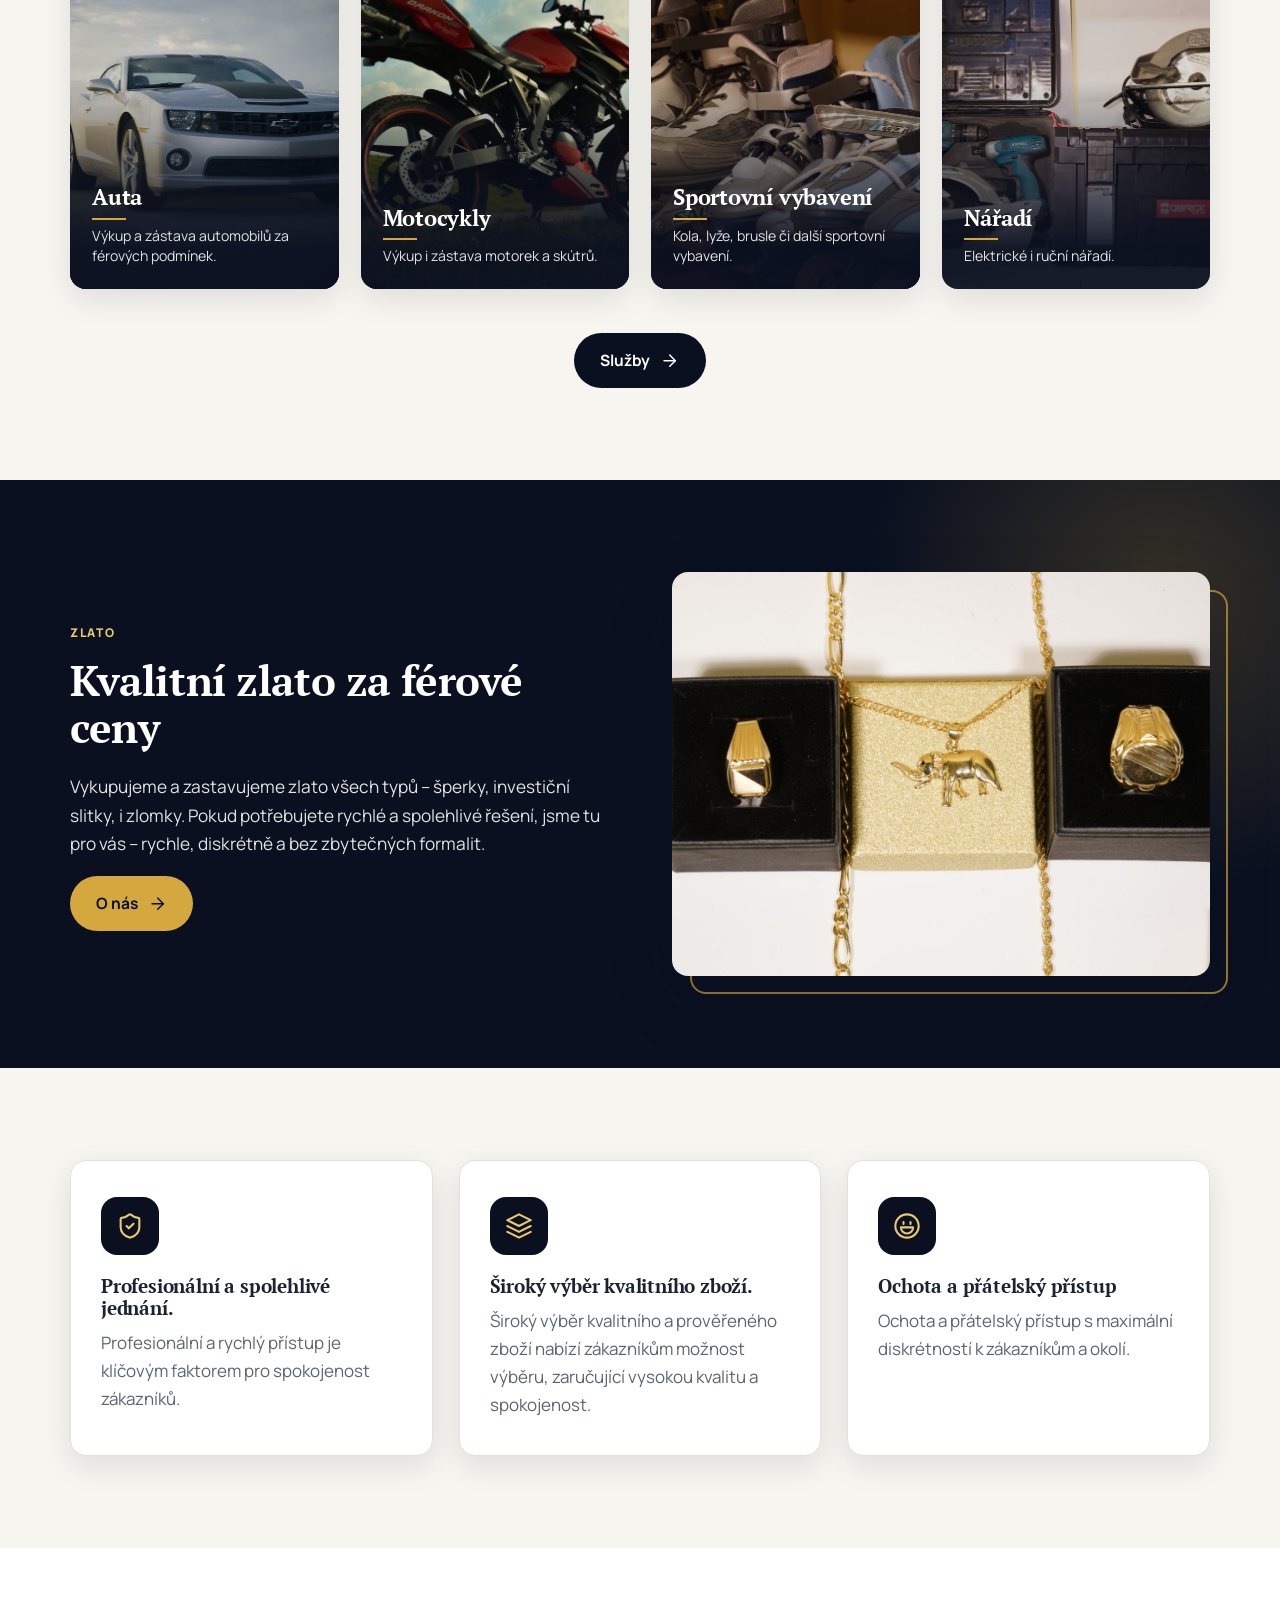
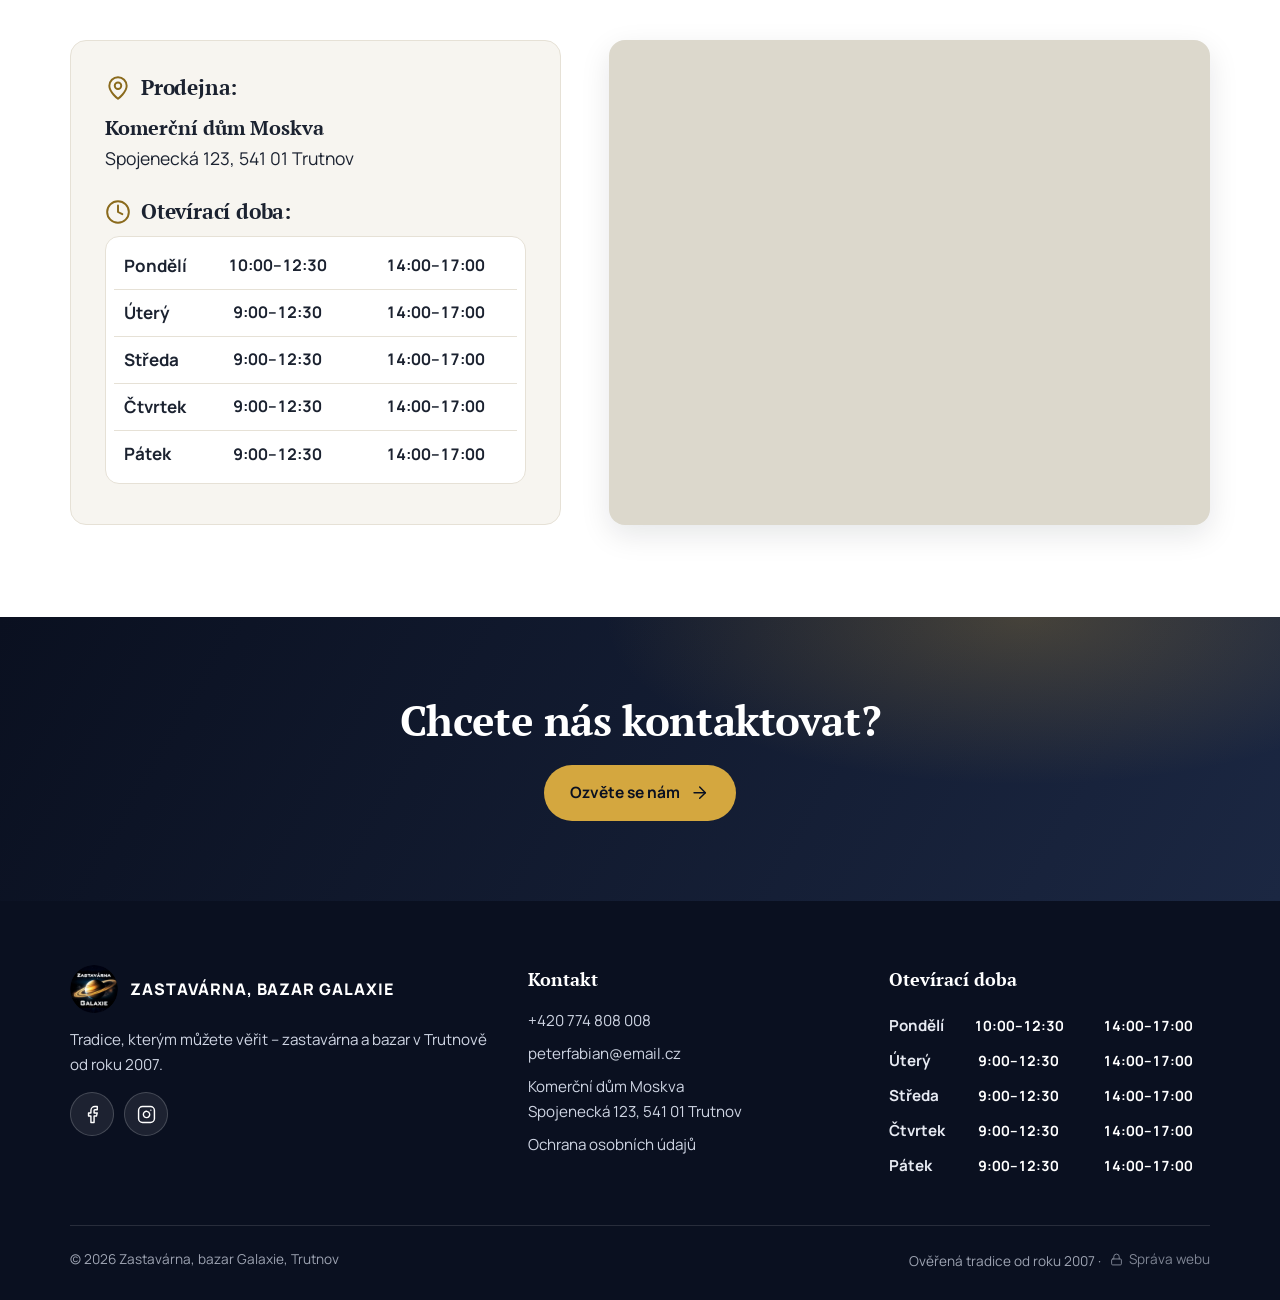
==== commit c346bc22: "Aktualizace webu 2026-10-19 10:54" ====
--- a/index.html
+++ b/index.html
@@ -15,7 +15,7 @@
 <link rel="apple-touch-icon" href="img/apple-touch-icon.png">
 <link rel="preconnect" href="https://fonts.googleapis.com"><link rel="preconnect" href="https://fonts.gstatic.com" crossorigin>
 <link href="https://fonts.googleapis.com/css2?family=PT+Serif:ital,wght@0,400;0,700;1,400&family=Manrope:wght@400;500;600;700;800&display=swap" rel="stylesheet">
-<link rel="stylesheet" href="assets/css/style.css?v=202610182040">
+<link rel="stylesheet" href="assets/css/style.css?v=202610191051">
 <script type="application/ld+json">{"@context": "https://schema.org", "@type": "PawnShop", "name": "Zastavárna, bazar Galaxie", "description": "Zastavárna a bazar v Trutnově – výkup a zástava zlata, stříbra, elektroniky, hudebních nástrojů, aut, motocyklů, sportovního vybavení a nářadí.", "telephone": "+420 774 808 008", "email": "peterfabian@email.cz", "url": "https://galaxiebazar.cz/", "image": "https://galaxiebazar.cz/img/og.jpg", "foundingDate": "2007", "address": {"@type": "PostalAddress", "streetAddress": "Spojenecká 123", "postalCode": "541 01", "addressLocality": "Trutnov", "addressCountry": "CZ"}, "openingHoursSpecification": [{"@type": "OpeningHoursSpecification", "dayOfWeek": "Monday", "opens": "10:00", "closes": "17:00"}, {"@type": "OpeningHoursSpecification", "dayOfWeek": ["Tuesday", "Wednesday", "Thursday", "Friday"], "opens": "09:00", "closes": "17:00"}], "sameAs": ["https://www.facebook.com/share/1AcT1ZZFrk/", "https://www.instagram.com/zastavarna_bazar_galaxie"]}</script>
 </head>
 <body class="has-hero">
@@ -106,8 +106,8 @@
   </div>
 </footer>
 <a class="fab" href="tel:+420774808008" data-c-href="phone" data-fmt="tel" aria-label="Zavolat"><svg class="i" viewBox="0 0 24 24" aria-hidden="true"><path d="M22 16.92v3a2 2 0 0 1-2.18 2 19.79 19.79 0 0 1-8.63-3.07 19.5 19.5 0 0 1-6-6 19.79 19.79 0 0 1-3.07-8.67A2 2 0 0 1 4.11 2h3a2 2 0 0 1 2 1.72 12.84 12.84 0 0 0 .7 2.81 2 2 0 0 1-.45 2.11L8.09 9.91a16 16 0 0 0 6 6l1.27-1.27a2 2 0 0 1 2.11-.45 12.84 12.84 0 0 0 2.81.7A2 2 0 0 1 22 16.92z"/></svg></a>
-<script src="assets/js/config.js?v=202610182040"></script>
-<script src="assets/js/site.js?v=202610182040"></script>
+<script src="assets/js/config.js?v=202610191051"></script>
+<script src="assets/js/site.js?v=202610191051"></script>
 
 </body>
 </html>
--- a/assets/css/style.css
+++ b/assets/css/style.css
@@ -35,7 +35,7 @@
 .brand{display:flex;align-items:center;gap:12px;text-decoration:none}
 .brand img{width:48px;height:48px;border-radius:50%}
 .brand b{display:block;font-family:var(--f-head);font-size:1.12rem;line-height:1.1;font-weight:600}
-.brand small{display:block;font-size:.72rem;opacity:.75;letter-spacing:.02em}
+.brand small{display:block;font-size:.95rem;font-weight:600;opacity:.85;letter-spacing:.01em;margin-top:2px}
 .nav{display:flex;align-items:center;gap:6px}
 .nav a{position:relative;text-decoration:none;font-weight:600;font-size:.95rem;padding:10px 14px;border-radius:10px;opacity:.9}
 .nav a:hover{opacity:1;background:rgba(255,255,255,.08)}
@@ -253,8 +253,8 @@
 .strip{background:#060a16;color:#cfd5e3;font-size:.85rem;position:relative;z-index:55}
 .strip .wrap{display:flex;justify-content:space-between;align-items:center;gap:14px;min-height:40px}
 .strip .social{margin:0;gap:6px}
-.strip .social a{width:30px;height:30px;background:transparent;border:1px solid rgba(255,255,255,.22);color:#fff}
-.strip .social a svg{width:15px;height:15px}
+.strip .social a{width:38px;height:38px;background:transparent;border:1px solid rgba(255,255,255,.22);color:#fff}
+.strip .social a svg{width:19px;height:19px}
 .strip .social a:hover{background:var(--gold);border-color:var(--gold);color:var(--navy)}
 .strip .contact{display:flex;gap:22px;flex-wrap:wrap;justify-content:flex-end}
 .strip .contact a{display:inline-flex;align-items:center;gap:8px;text-decoration:none;font-weight:600}
@@ -445,3 +445,11 @@
 .nf-code{font-family:var(--f-body);font-weight:800;letter-spacing:-.02em}
 .nf .lead{max-width:620px}
 .nf-code{font-weight:500;letter-spacing:-.03em}
+
+/* ===== dnešní den: zbarvený název dne, bez bodu a bez tmavého pozadí ===== */
+.hours .row.today{background:transparent;color:inherit;border-radius:0}
+.hours .row.today+.row,.hours .row:has(+.row.today){border-top-color:var(--line)}
+.hours .row.today .t,.hours .row.today .chip{background:transparent;border:0;color:inherit}
+.hours .row.today b{color:var(--gold-d);font-weight:800}
+.hours .row.today b::after{content:none;display:none}
+.ftr .hours .row.today b{color:var(--gold-2)}
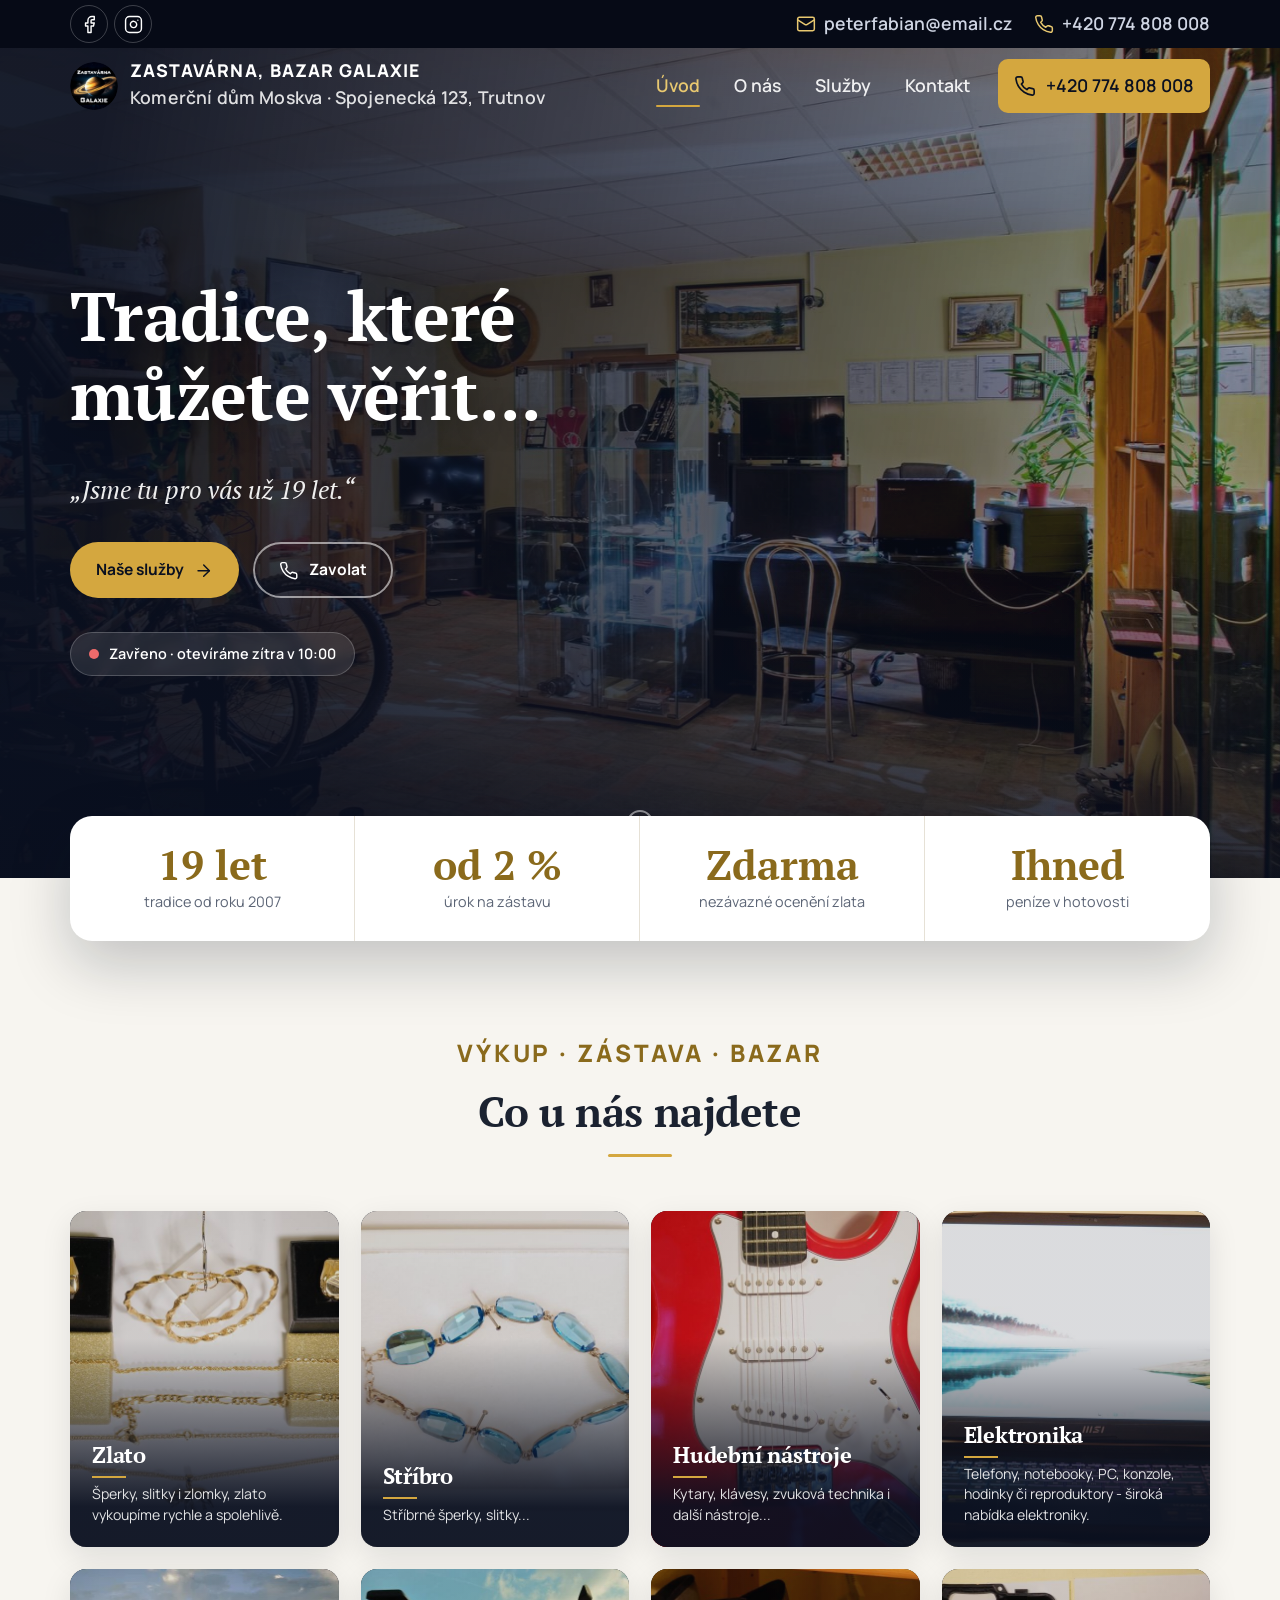
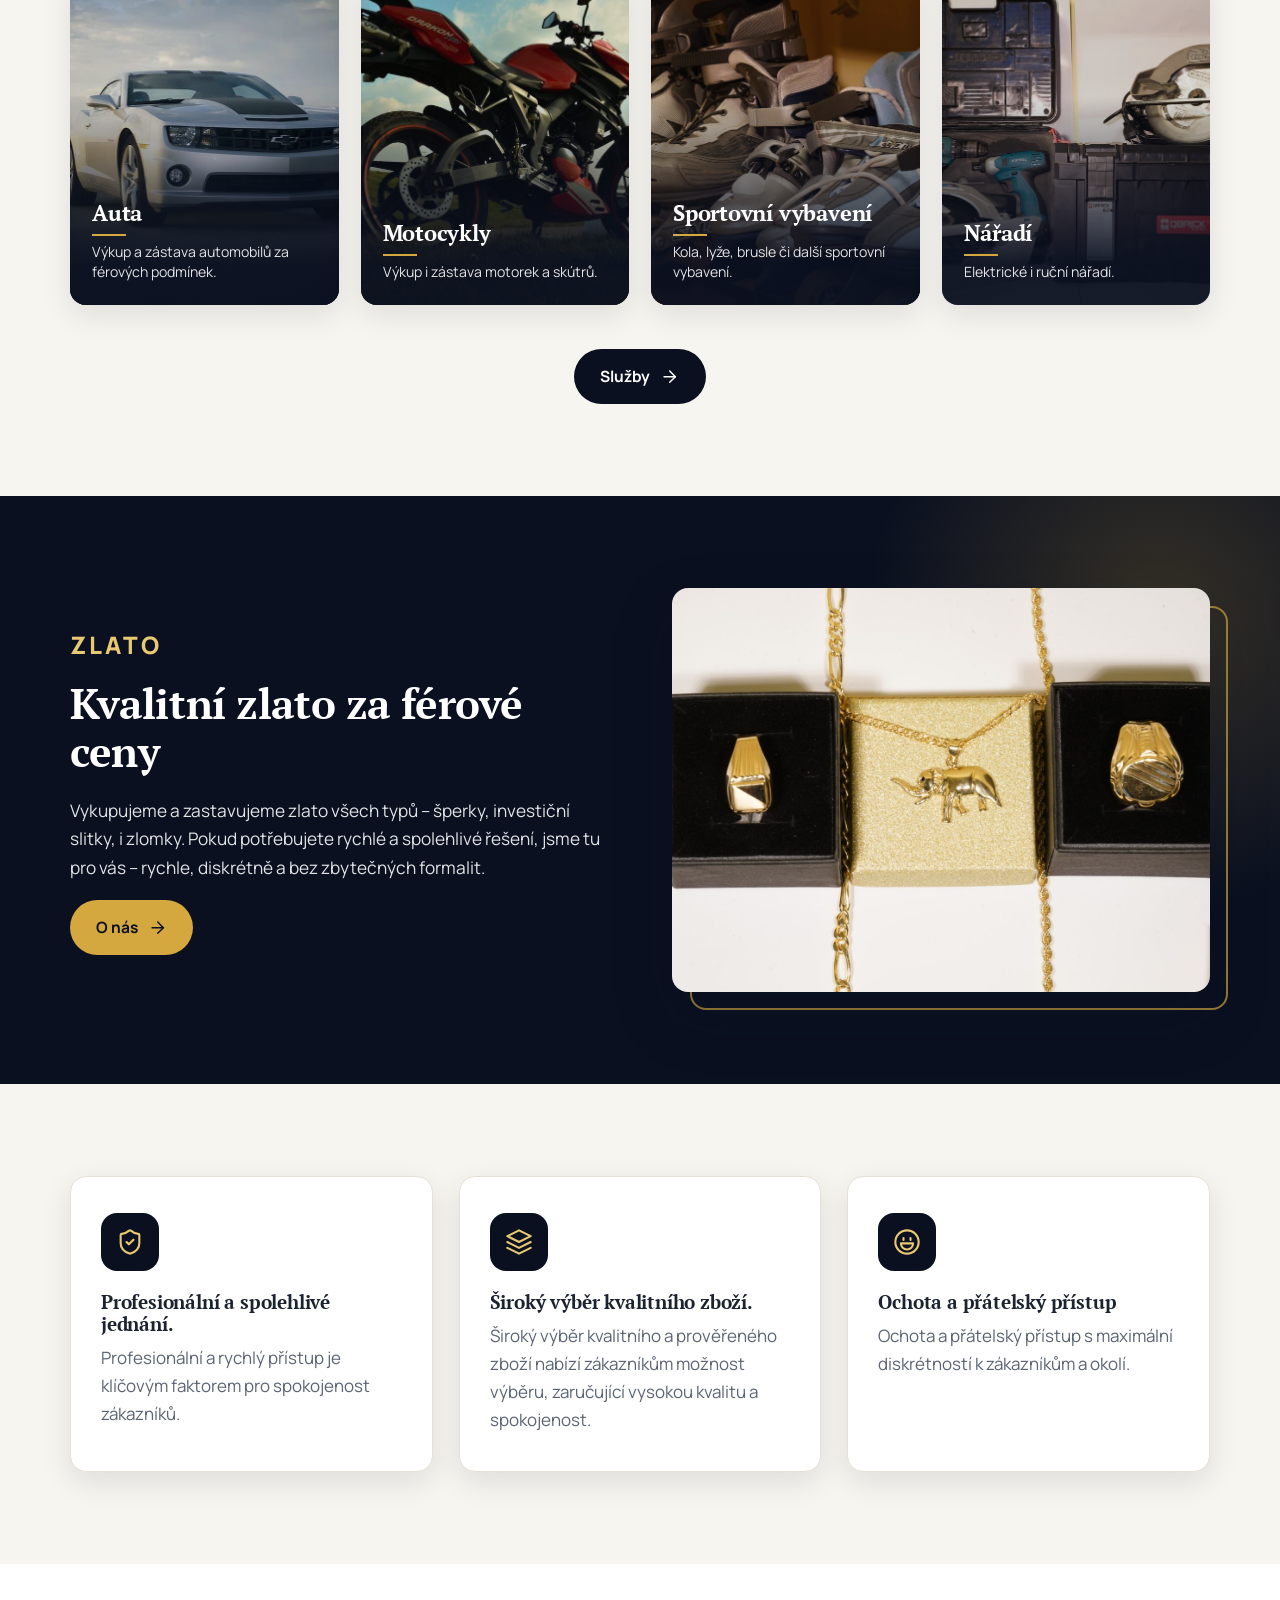
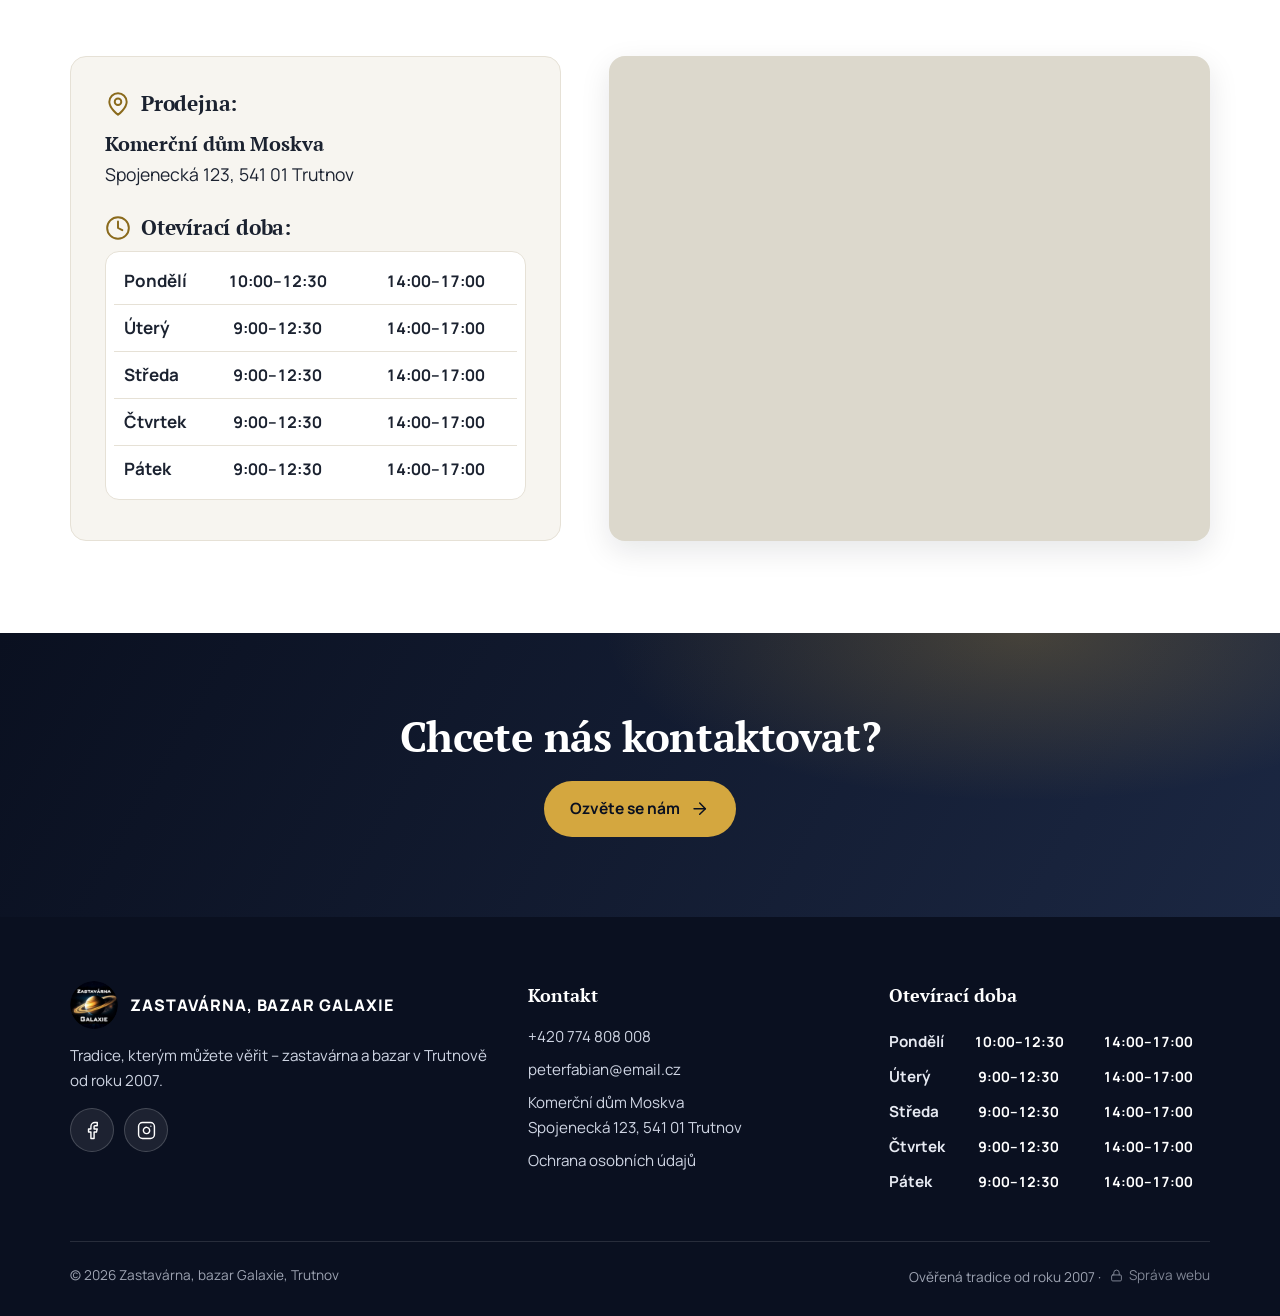
==== commit 035f02fe: "Aktualizace webu 2026-10-19 11:22" ====
--- a/index.html
+++ b/index.html
@@ -15,7 +15,7 @@
 <link rel="apple-touch-icon" href="img/apple-touch-icon.png">
 <link rel="preconnect" href="https://fonts.googleapis.com"><link rel="preconnect" href="https://fonts.gstatic.com" crossorigin>
 <link href="https://fonts.googleapis.com/css2?family=PT+Serif:ital,wght@0,400;0,700;1,400&family=Manrope:wght@400;500;600;700;800&display=swap" rel="stylesheet">
-<link rel="stylesheet" href="assets/css/style.css?v=202610191051">
+<link rel="stylesheet" href="assets/css/style.css?v=202610191120">
 <script type="application/ld+json">{"@context": "https://schema.org", "@type": "PawnShop", "name": "Zastavárna, bazar Galaxie", "description": "Zastavárna a bazar v Trutnově – výkup a zástava zlata, stříbra, elektroniky, hudebních nástrojů, aut, motocyklů, sportovního vybavení a nářadí.", "telephone": "+420 774 808 008", "email": "peterfabian@email.cz", "url": "https://galaxiebazar.cz/", "image": "https://galaxiebazar.cz/img/og.jpg", "foundingDate": "2007", "address": {"@type": "PostalAddress", "streetAddress": "Spojenecká 123", "postalCode": "541 01", "addressLocality": "Trutnov", "addressCountry": "CZ"}, "openingHoursSpecification": [{"@type": "OpeningHoursSpecification", "dayOfWeek": "Monday", "opens": "10:00", "closes": "17:00"}, {"@type": "OpeningHoursSpecification", "dayOfWeek": ["Tuesday", "Wednesday", "Thursday", "Friday"], "opens": "09:00", "closes": "17:00"}], "sameAs": ["https://www.facebook.com/share/1AcT1ZZFrk/", "https://www.instagram.com/zastavarna_bazar_galaxie"]}</script>
 </head>
 <body class="has-hero">
@@ -106,8 +106,8 @@
   </div>
 </footer>
 <a class="fab" href="tel:+420774808008" data-c-href="phone" data-fmt="tel" aria-label="Zavolat"><svg class="i" viewBox="0 0 24 24" aria-hidden="true"><path d="M22 16.92v3a2 2 0 0 1-2.18 2 19.79 19.79 0 0 1-8.63-3.07 19.5 19.5 0 0 1-6-6 19.79 19.79 0 0 1-3.07-8.67A2 2 0 0 1 4.11 2h3a2 2 0 0 1 2 1.72 12.84 12.84 0 0 0 .7 2.81 2 2 0 0 1-.45 2.11L8.09 9.91a16 16 0 0 0 6 6l1.27-1.27a2 2 0 0 1 2.11-.45 12.84 12.84 0 0 0 2.81.7A2 2 0 0 1 22 16.92z"/></svg></a>
-<script src="assets/js/config.js?v=202610191051"></script>
-<script src="assets/js/site.js?v=202610191051"></script>
+<script src="assets/js/config.js?v=202610191120"></script>
+<script src="assets/js/site.js?v=202610191120"></script>
 
 </body>
 </html>
--- a/assets/css/style.css
+++ b/assets/css/style.css
@@ -453,3 +453,15 @@
 .hours .row.today b{color:var(--gold-d);font-weight:800}
 .hours .row.today b::after{content:none;display:none}
 .ftr .hours .row.today b{color:var(--gold-2)}
+
+/* ===== větší texty (říjen) ===== */
+.eyebrow{font-size:1.5rem;letter-spacing:.12em;margin-bottom:16px}
+.nav a{font-size:1.1rem}
+.brand small{font-size:1.1rem}
+.strip{font-size:1.1rem}
+.strip .contact svg,.strip.has-ann .contact svg{width:20px;height:20px}
+.strip .ann{font-size:1.1rem}
+@media (max-width:900px){.eyebrow{font-size:1.2rem}}
+@media (max-width:560px){.eyebrow{font-size:1.05rem;letter-spacing:.08em}.strip{font-size:.95rem}.strip .ann{font-size:.95rem}.nav a{font-size:1.15rem}}
+.nav a,.nav .btn{white-space:nowrap}
+@media (min-width:821px) and (max-width:1180px){.brand small{display:none}.nav a{padding:10px 10px}}
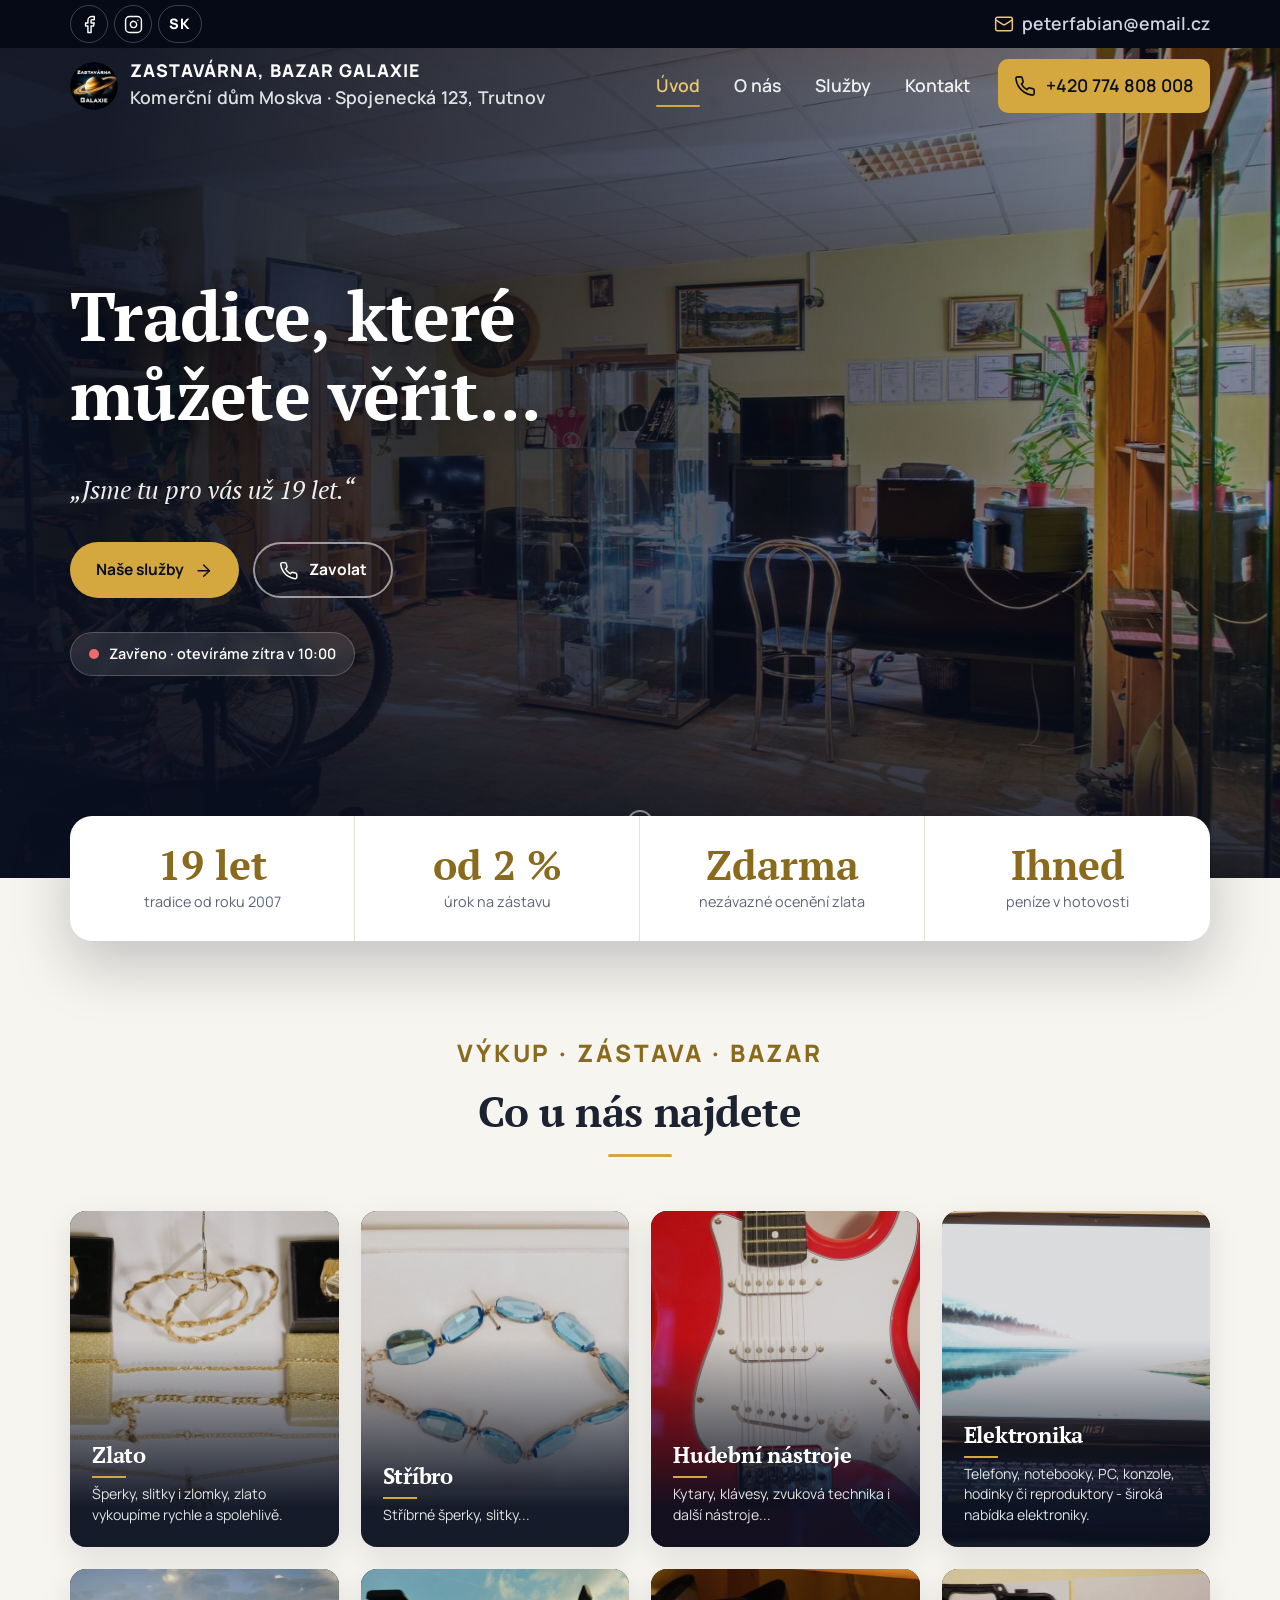
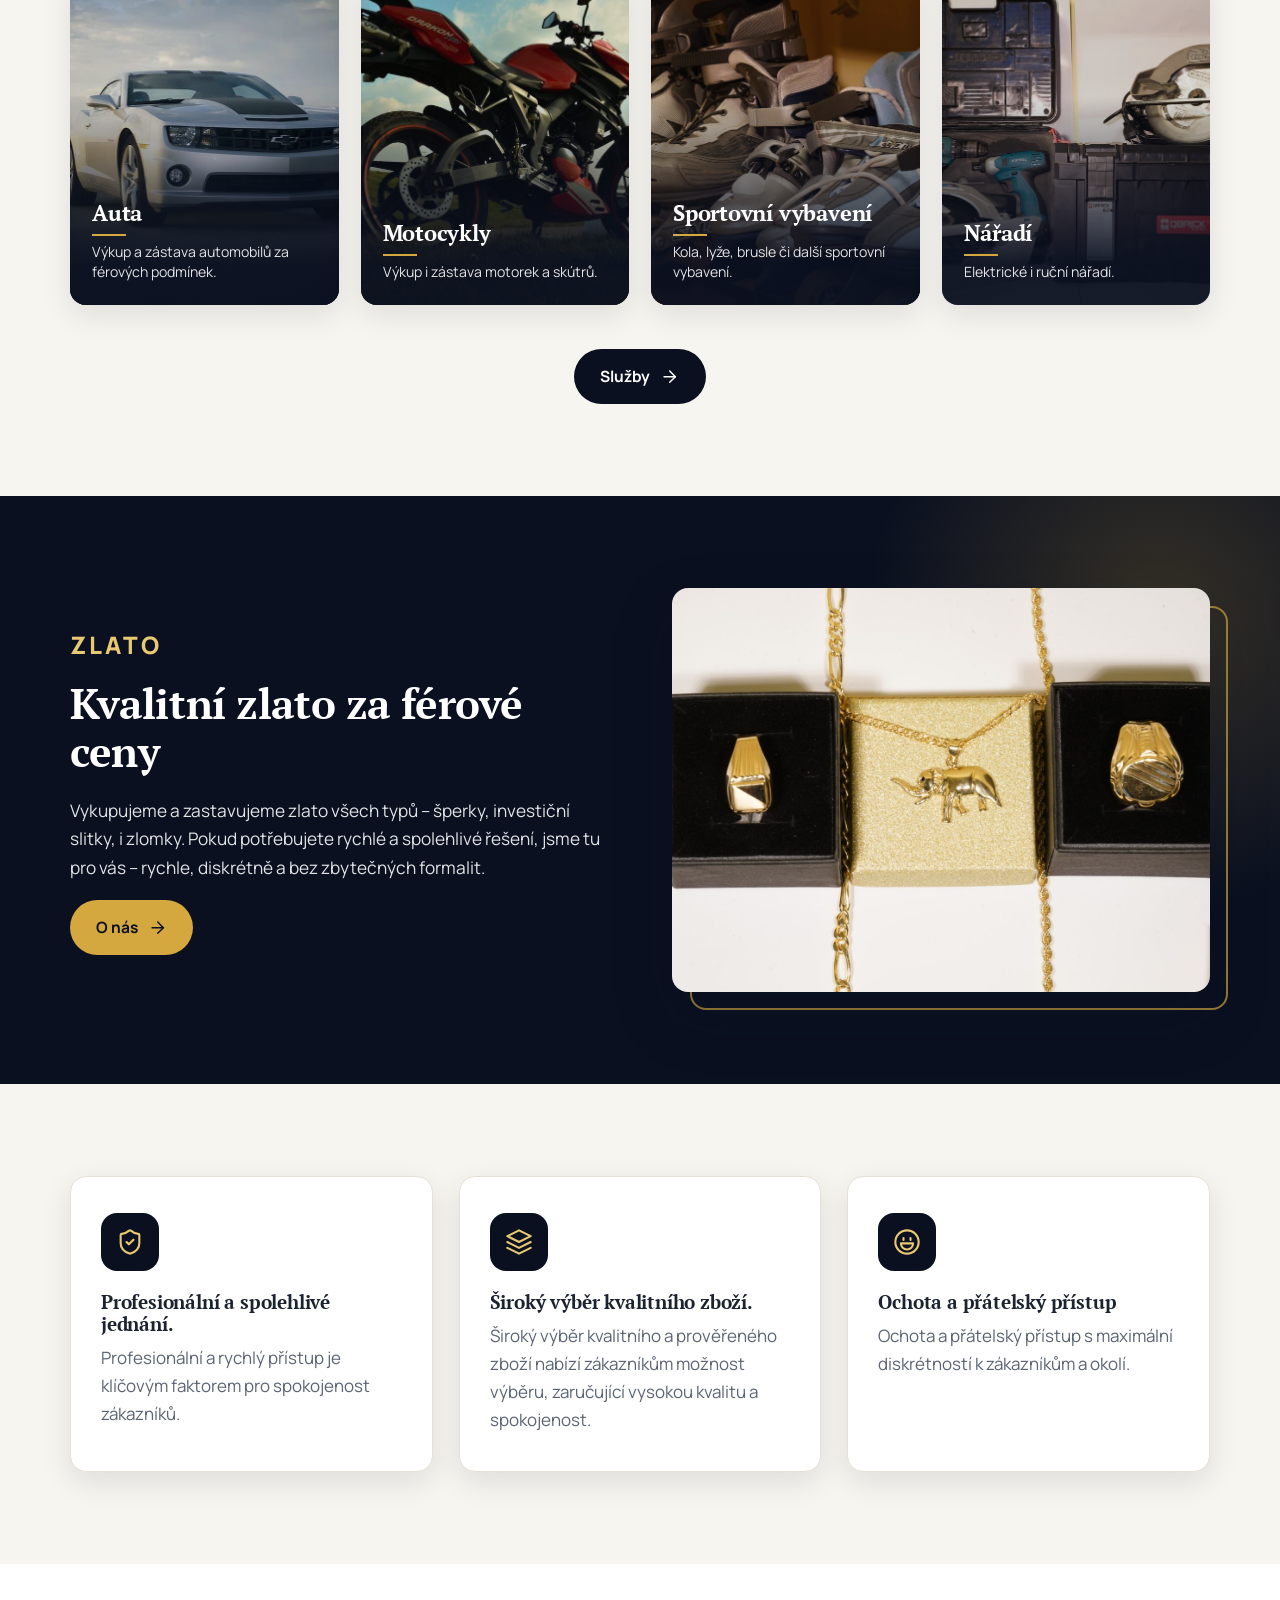
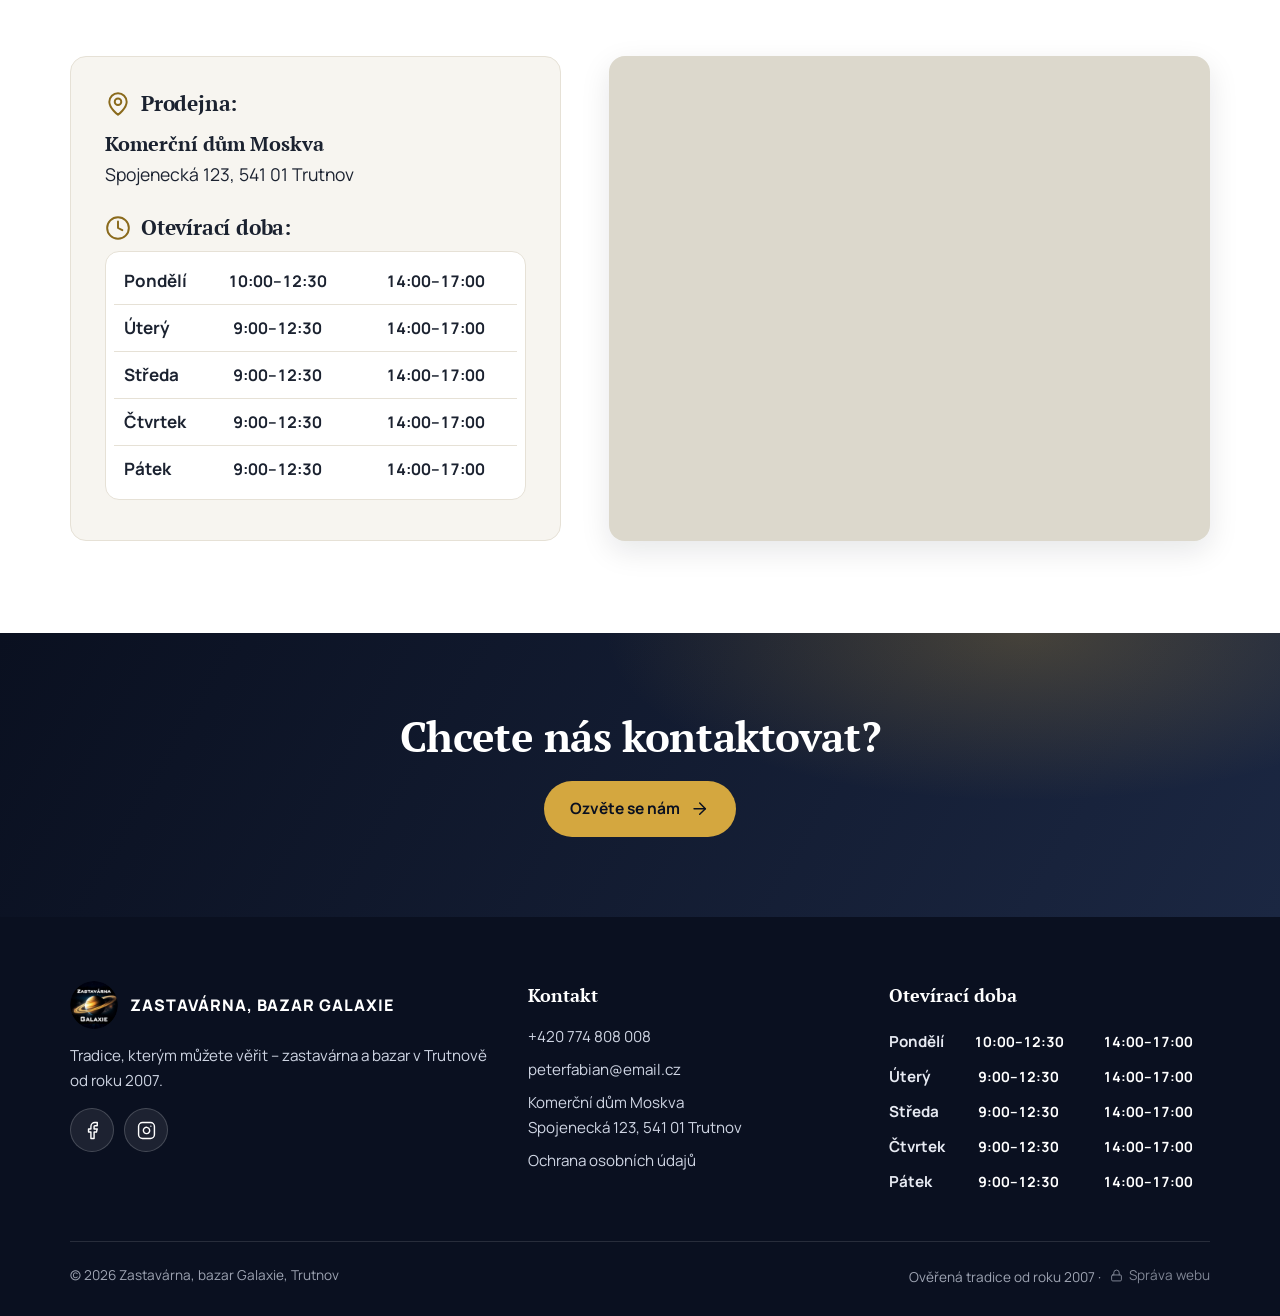
==== commit 601056b5: "Aktualizace webu: slovenská verze, zaměstnanci SK, nové texty" ====
--- a/index.html
+++ b/index.html
@@ -7,6 +7,7 @@
 <meta name="description" content="Tradice, které můžete věřit... Zastavárna a bazar v Trutnově od roku 2007 – výkup a zástava zlata, stříbra, elektroniky, hudebních nástrojů, aut, motocyklů a nářadí.">
 <meta name="robots" content="index,follow,max-image-preview:large">
 <link rel="canonical" href="https://galaxiebazar.cz/"><meta property="og:url" content="https://galaxiebazar.cz/">
+<link rel="alternate" hreflang="cs" href="https://galaxiebazar.cz/"><link rel="alternate" hreflang="sk" href="https://galaxiebazar.cz/sk/"><link rel="alternate" hreflang="x-default" href="https://galaxiebazar.cz/">
 <meta property="og:type" content="website"><meta property="og:locale" content="cs_CZ"><meta property="og:site_name" content="Zastavárna, bazar Galaxie, Trutnov"><meta property="og:title" content="Zastavárna, bazar - Galaxie, Trutnov"><meta property="og:description" content="Tradice, které můžete věřit... Zastavárna a bazar v Trutnově od roku 2007 – výkup a zástava zlata, stříbra, elektroniky, hudebních nástrojů, aut, motocyklů a nářadí."><meta property="og:image" content="https://galaxiebazar.cz/img/og.jpg"><meta name="twitter:card" content="summary_large_image">
 <meta name="theme-color" content="#0a1020">
 <!-- Ověření vlastnictví webu v Google Search Console (metoda „značka HTML“): vlož sem meta tag, který Google vygeneruje -->
@@ -15,15 +16,15 @@
 <link rel="apple-touch-icon" href="img/apple-touch-icon.png">
 <link rel="preconnect" href="https://fonts.googleapis.com"><link rel="preconnect" href="https://fonts.gstatic.com" crossorigin>
 <link href="https://fonts.googleapis.com/css2?family=PT+Serif:ital,wght@0,400;0,700;1,400&family=Manrope:wght@400;500;600;700;800&display=swap" rel="stylesheet">
-<link rel="stylesheet" href="assets/css/style.css?v=202610191120">
+<link rel="stylesheet" href="assets/css/style.css?v=202610191352">
 <script type="application/ld+json">{"@context": "https://schema.org", "@type": "PawnShop", "name": "Zastavárna, bazar Galaxie", "description": "Zastavárna a bazar v Trutnově – výkup a zástava zlata, stříbra, elektroniky, hudebních nástrojů, aut, motocyklů, sportovního vybavení a nářadí.", "telephone": "+420 774 808 008", "email": "peterfabian@email.cz", "url": "https://galaxiebazar.cz/", "image": "https://galaxiebazar.cz/img/og.jpg", "foundingDate": "2007", "address": {"@type": "PostalAddress", "streetAddress": "Spojenecká 123", "postalCode": "541 01", "addressLocality": "Trutnov", "addressCountry": "CZ"}, "openingHoursSpecification": [{"@type": "OpeningHoursSpecification", "dayOfWeek": "Monday", "opens": "10:00", "closes": "17:00"}, {"@type": "OpeningHoursSpecification", "dayOfWeek": ["Tuesday", "Wednesday", "Thursday", "Friday"], "opens": "09:00", "closes": "17:00"}], "sameAs": ["https://www.facebook.com/share/1AcT1ZZFrk/", "https://www.instagram.com/zastavarna_bazar_galaxie"]}</script>
 </head>
 <body class="has-hero">
 <a class="skip" href="#obsah">Přeskočit na obsah</a>
 <div class="strip" id="strip"><div class="wrap">
-  <div class="social"><a href="https://www.facebook.com/share/1AcT1ZZFrk/" data-c-href="facebook" data-fmt="url" target="_blank" rel="noopener" aria-label="Facebook"><svg class="i" viewBox="0 0 24 24" aria-hidden="true"><path d="M18 2h-3a5 5 0 0 0-5 5v3H7v4h3v8h4v-8h3l1-4h-4V7a1 1 0 0 1 1-1h3z"/></svg></a><a href="https://www.instagram.com/zastavarna_bazar_galaxie" data-c-href="instagram" data-fmt="url" target="_blank" rel="noopener" aria-label="Instagram"><svg class="i" viewBox="0 0 24 24" aria-hidden="true"><rect width="20" height="20" x="2" y="2" rx="5" ry="5"/><path d="M16 11.37A4 4 0 1 1 12.63 8 4 4 0 0 1 16 11.37z"/><path d="M17.5 6.5h.01"/></svg></a></div>
+  <div class="social"><a href="https://www.facebook.com/share/1AcT1ZZFrk/" data-c-href="facebook" data-fmt="url" target="_blank" rel="noopener" aria-label="Facebook"><svg class="i" viewBox="0 0 24 24" aria-hidden="true"><path d="M18 2h-3a5 5 0 0 0-5 5v3H7v4h3v8h4v-8h3l1-4h-4V7a1 1 0 0 1 1-1h3z"/></svg></a><a href="https://www.instagram.com/zastavarna_bazar_galaxie" data-c-href="instagram" data-fmt="url" target="_blank" rel="noopener" aria-label="Instagram"><svg class="i" viewBox="0 0 24 24" aria-hidden="true"><rect width="20" height="20" x="2" y="2" rx="5" ry="5"/><path d="M16 11.37A4 4 0 1 1 12.63 8 4 4 0 0 1 16 11.37z"/><path d="M17.5 6.5h.01"/></svg></a><a class="lang" href="sk/" hreflang="sk" lang="sk" aria-label="Slovenská verzia">SK</a></div>
   <div id="announce" class="ann" role="status" aria-live="polite" hidden></div>
-  <div class="contact"><a class="mail" href="mailto:peterfabian@email.cz" data-c-href="email" data-fmt="mailto"><svg class="i" viewBox="0 0 24 24" aria-hidden="true"><rect width="20" height="16" x="2" y="4" rx="2"/><path d="m22 7-8.97 5.7a1.94 1.94 0 0 1-2.06 0L2 7"/></svg><span data-c="email">peterfabian@email.cz</span></a><a href="tel:+420774808008" data-c-href="phone" data-fmt="tel"><svg class="i" viewBox="0 0 24 24" aria-hidden="true"><path d="M22 16.92v3a2 2 0 0 1-2.18 2 19.79 19.79 0 0 1-8.63-3.07 19.5 19.5 0 0 1-6-6 19.79 19.79 0 0 1-3.07-8.67A2 2 0 0 1 4.11 2h3a2 2 0 0 1 2 1.72 12.84 12.84 0 0 0 .7 2.81 2 2 0 0 1-.45 2.11L8.09 9.91a16 16 0 0 0 6 6l1.27-1.27a2 2 0 0 1 2.11-.45 12.84 12.84 0 0 0 2.81.7A2 2 0 0 1 22 16.92z"/></svg><span data-c="phone">+420 774 808 008</span></a></div>
+  <div class="contact"><a class="mail" href="mailto:peterfabian@email.cz" data-c-href="email" data-fmt="mailto"><svg class="i" viewBox="0 0 24 24" aria-hidden="true"><rect width="20" height="16" x="2" y="4" rx="2"/><path d="m22 7-8.97 5.7a1.94 1.94 0 0 1-2.06 0L2 7"/></svg><span data-c="email">peterfabian@email.cz</span></a></div>
 </div></div>
 <header class="hdr">
   <div class="wrap">
@@ -106,8 +107,8 @@
   </div>
 </footer>
 <a class="fab" href="tel:+420774808008" data-c-href="phone" data-fmt="tel" aria-label="Zavolat"><svg class="i" viewBox="0 0 24 24" aria-hidden="true"><path d="M22 16.92v3a2 2 0 0 1-2.18 2 19.79 19.79 0 0 1-8.63-3.07 19.5 19.5 0 0 1-6-6 19.79 19.79 0 0 1-3.07-8.67A2 2 0 0 1 4.11 2h3a2 2 0 0 1 2 1.72 12.84 12.84 0 0 0 .7 2.81 2 2 0 0 1-.45 2.11L8.09 9.91a16 16 0 0 0 6 6l1.27-1.27a2 2 0 0 1 2.11-.45 12.84 12.84 0 0 0 2.81.7A2 2 0 0 1 22 16.92z"/></svg></a>
-<script src="assets/js/config.js?v=202610191120"></script>
-<script src="assets/js/site.js?v=202610191120"></script>
+<script src="assets/js/config.js?v=202610191352"></script>
+<script src="assets/js/site.js?v=202610191352"></script>
 
 </body>
 </html>
--- a/assets/css/style.css
+++ b/assets/css/style.css
@@ -465,3 +465,6 @@
 @media (max-width:560px){.eyebrow{font-size:1.05rem;letter-spacing:.08em}.strip{font-size:.95rem}.strip .ann{font-size:.95rem}.nav a{font-size:1.15rem}}
 .nav a,.nav .btn{white-space:nowrap}
 @media (min-width:821px) and (max-width:1180px){.brand small{display:none}.nav a{padding:10px 10px}}
+
+/* ===== přepínač jazyka CZ/SK v horní liště ===== */
+.strip .social a.lang{width:auto;min-width:38px;padding:0 10px;border-radius:999px;font-weight:800;font-size:.9rem;letter-spacing:.06em;text-decoration:none;display:grid;place-items:center}
